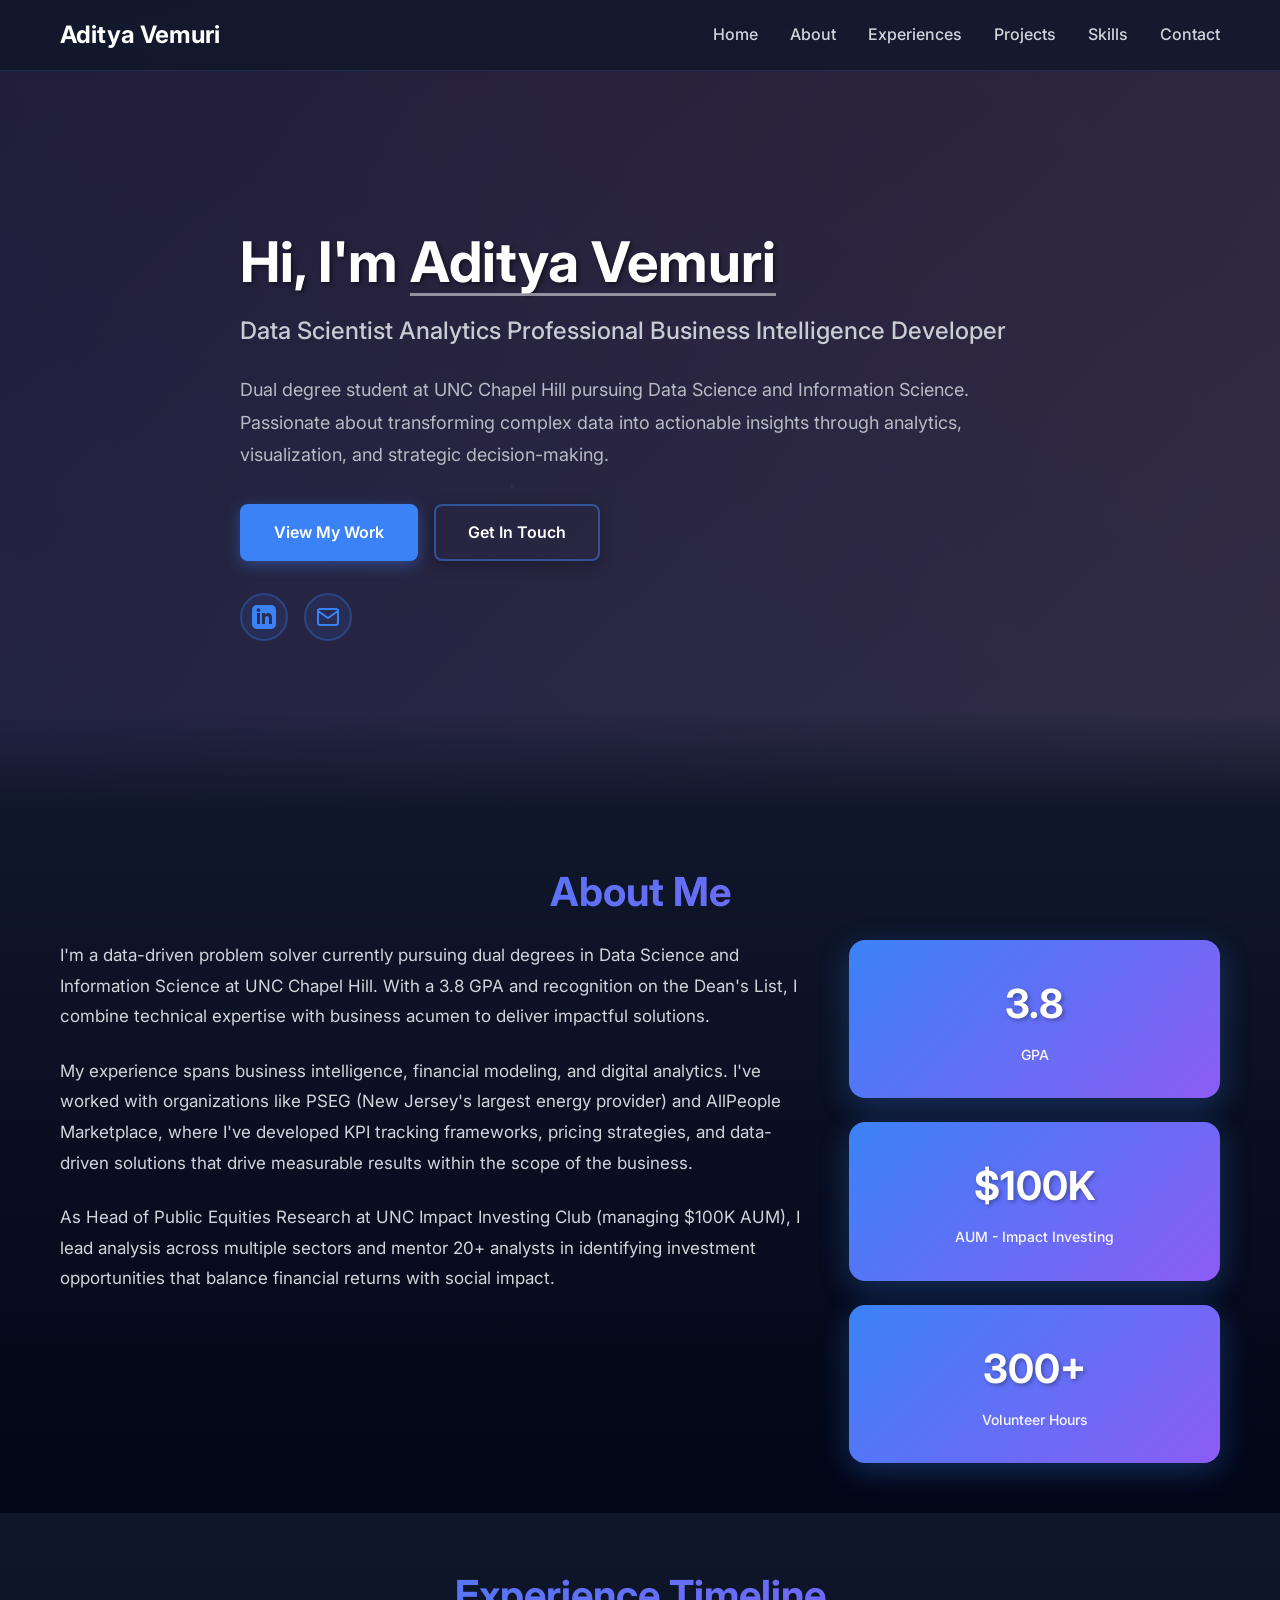
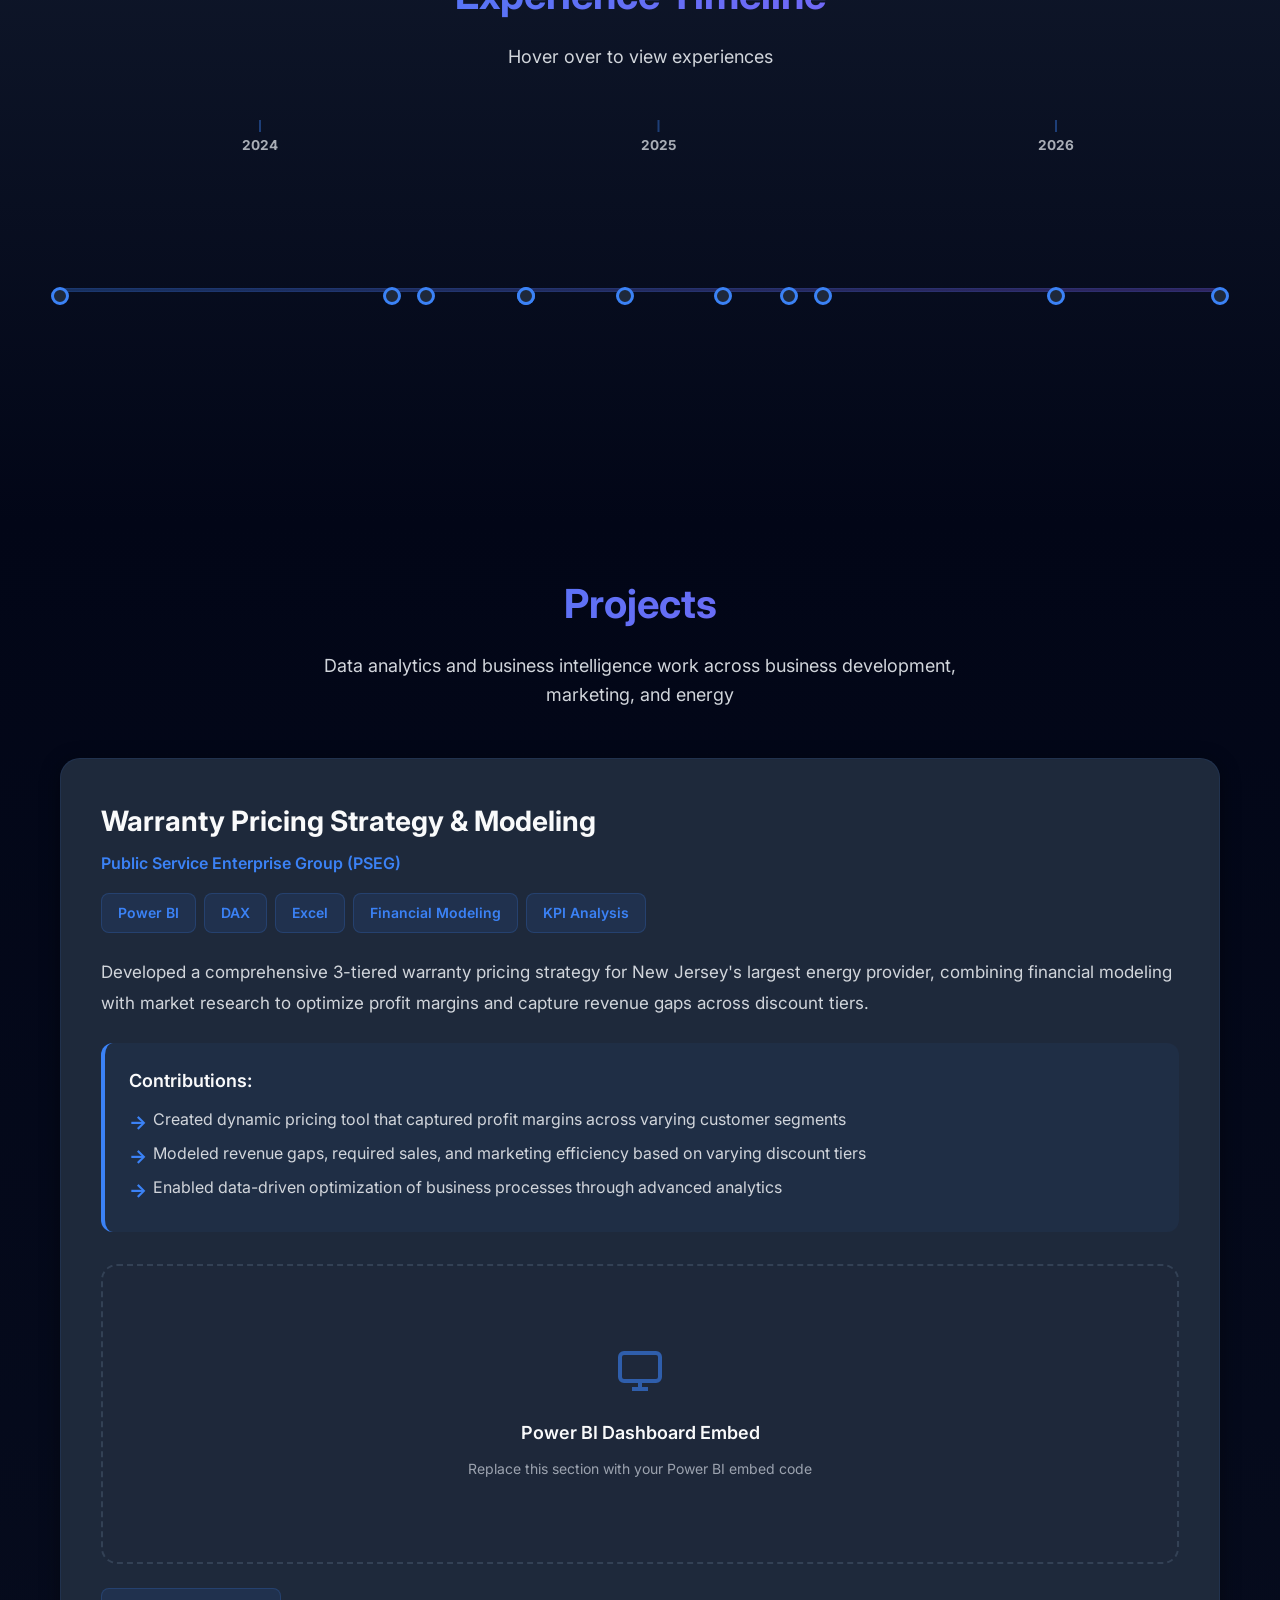
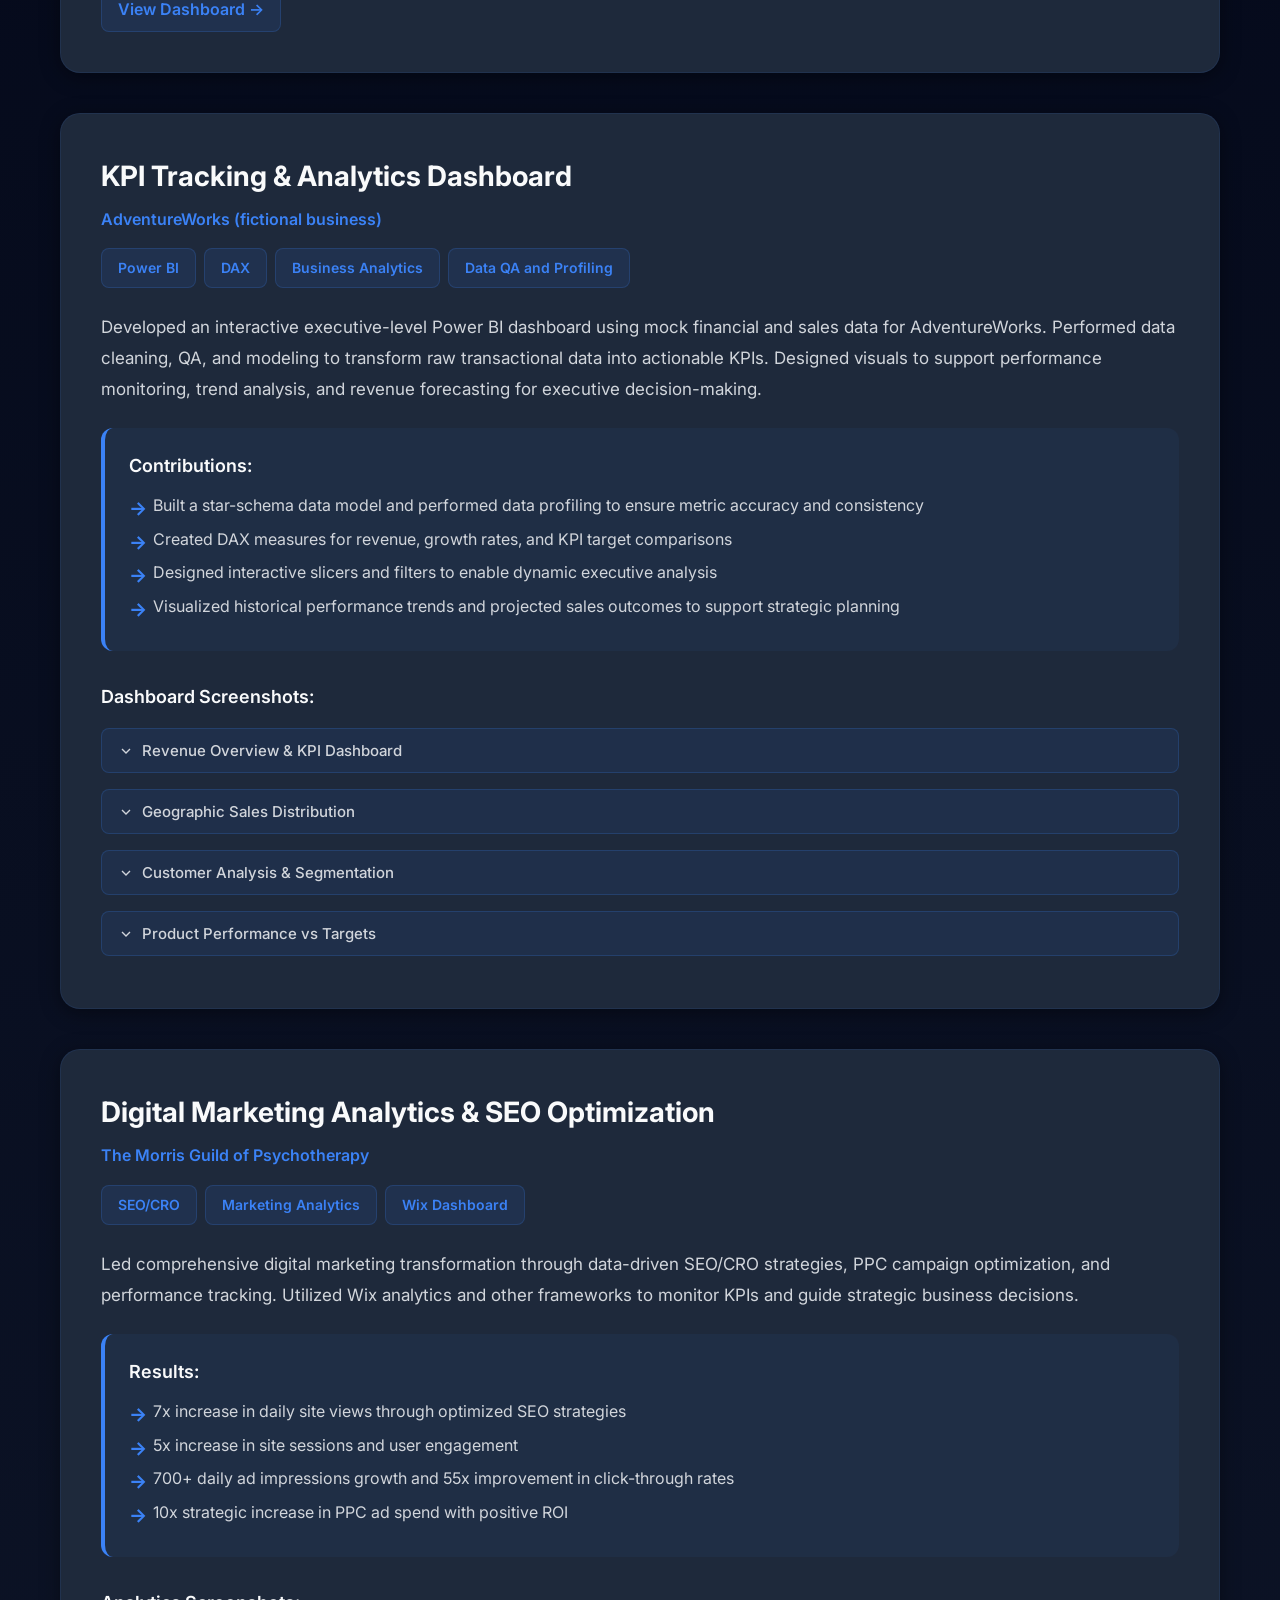
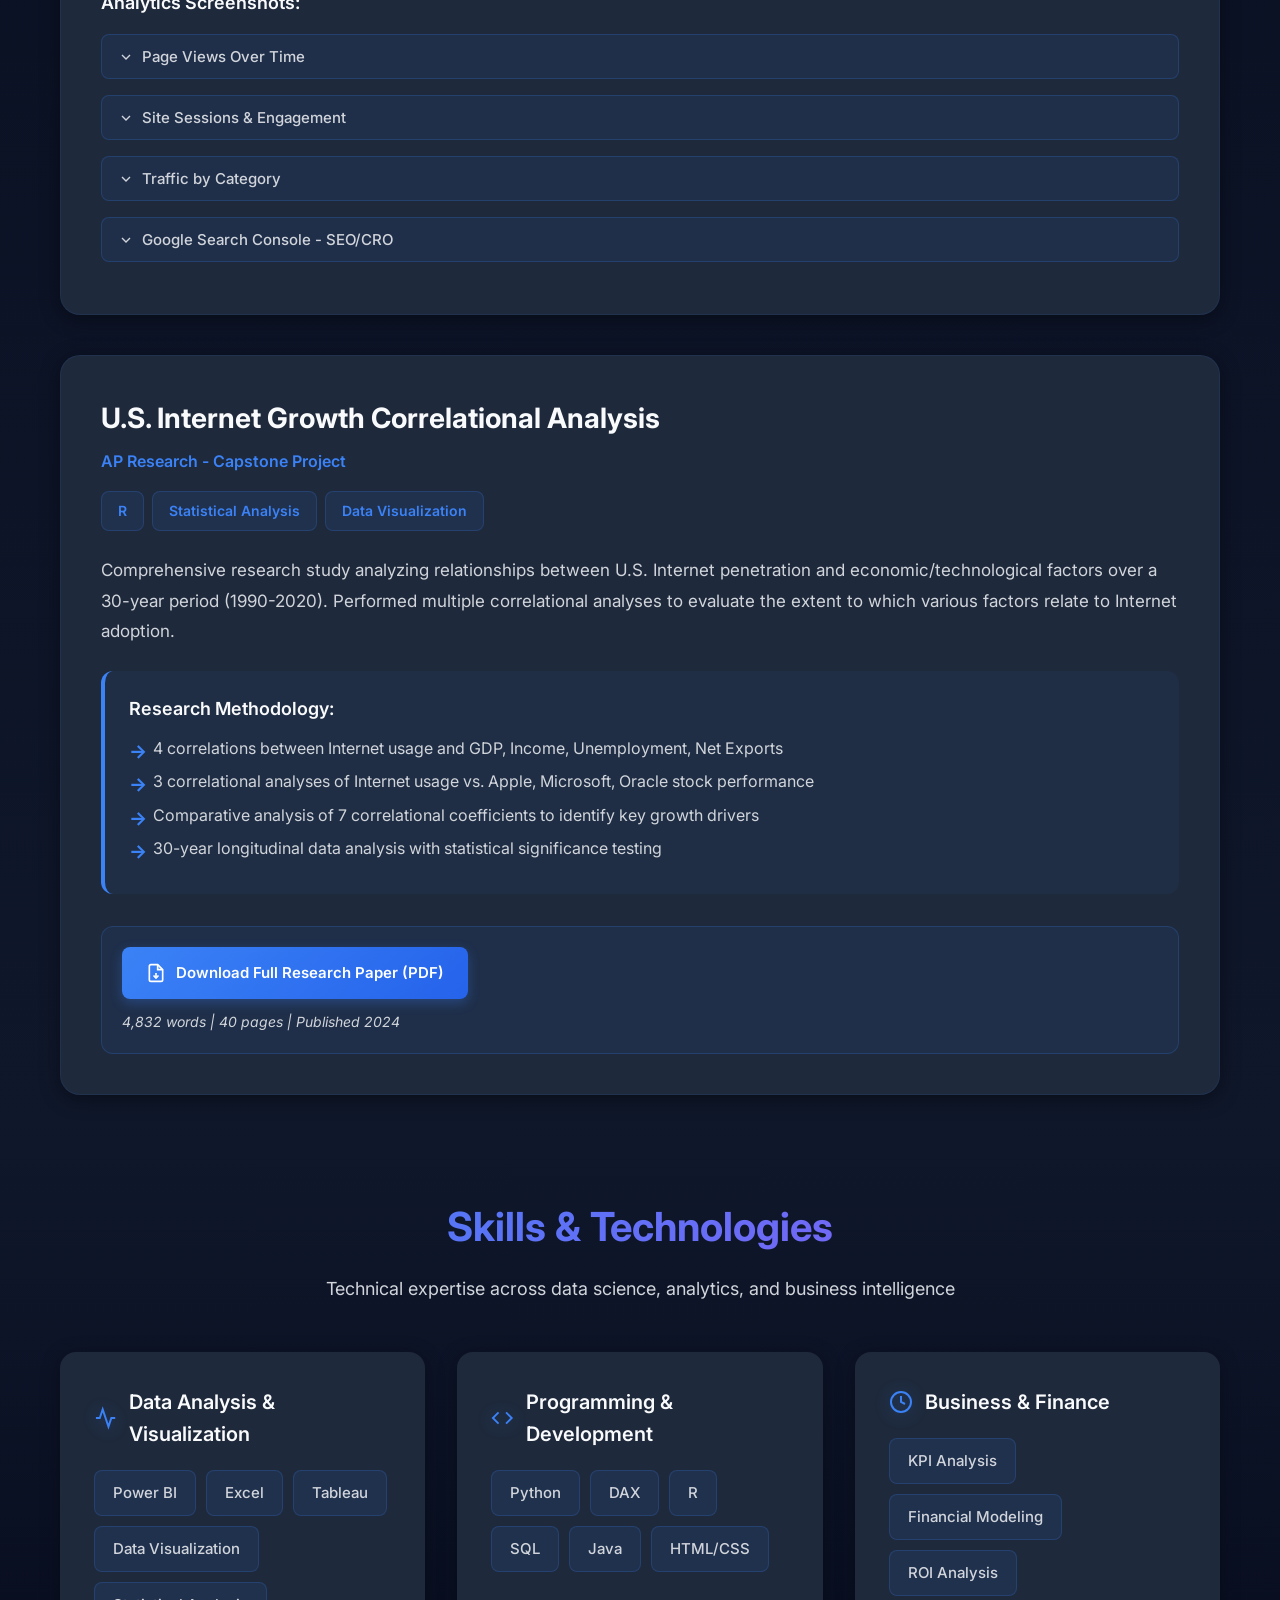
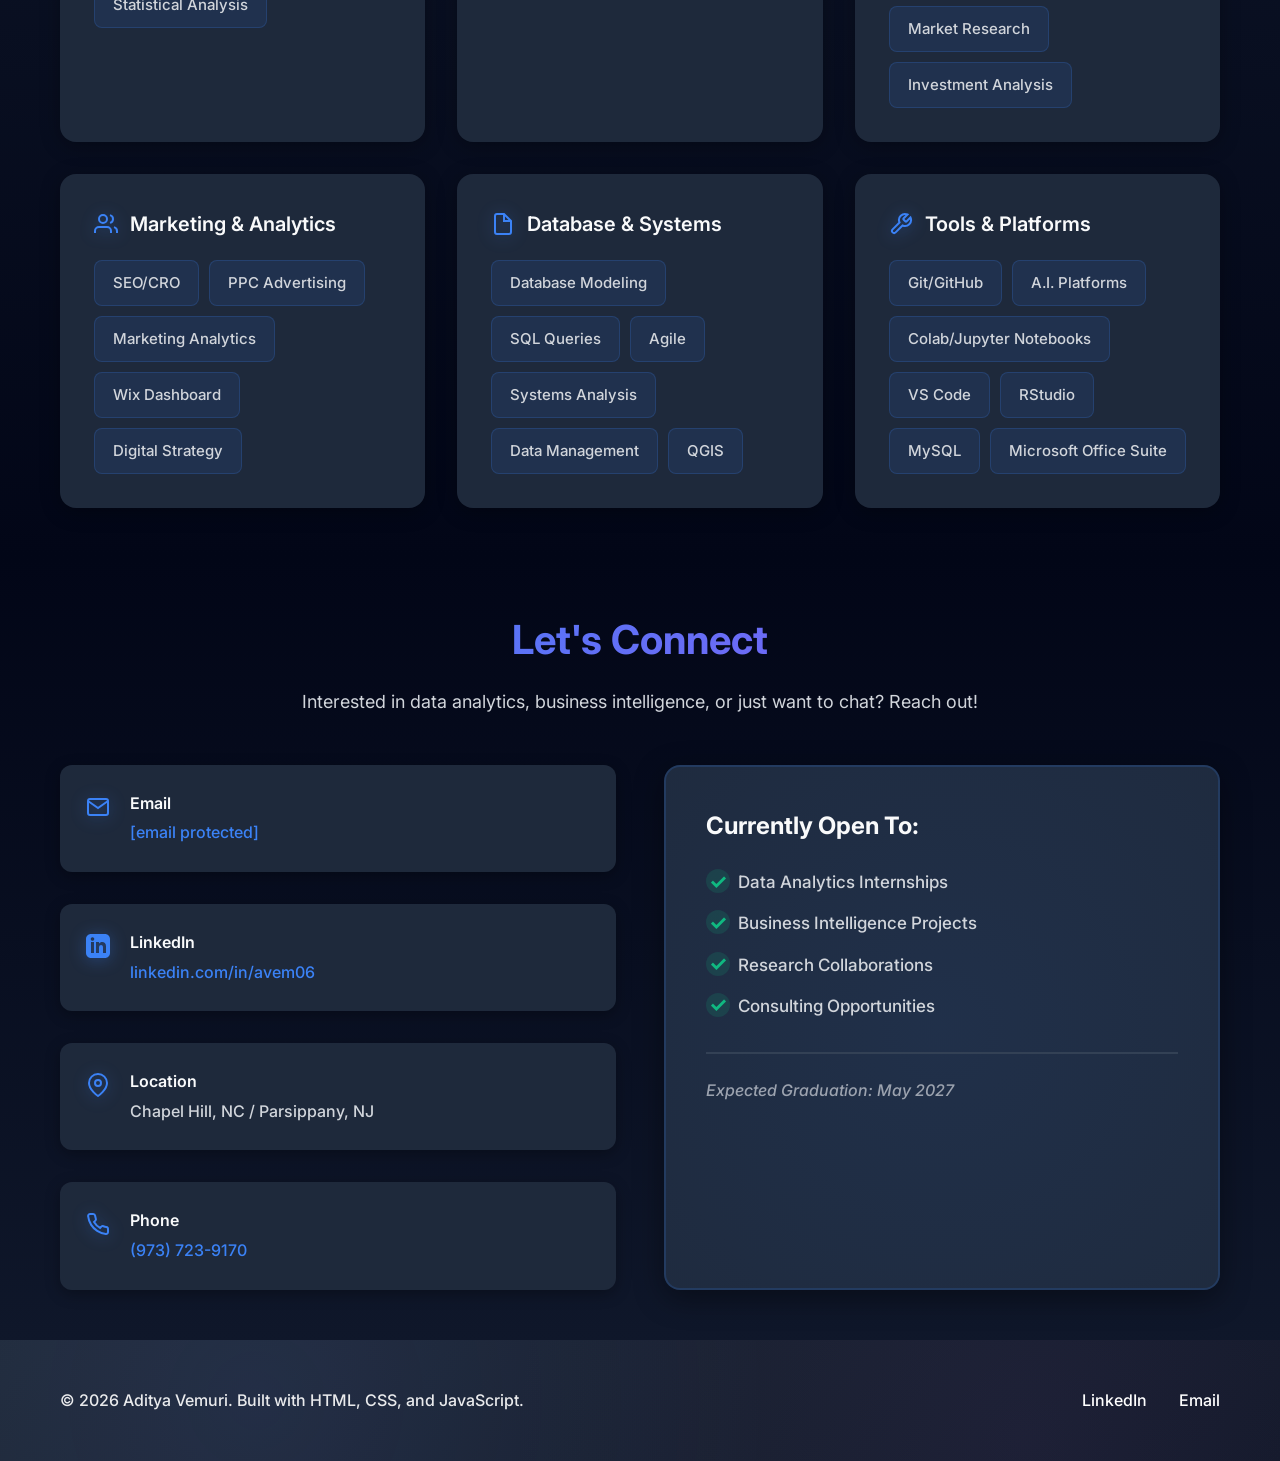
==== index.html @ e772cf12 "Add files via upload" ====
<!DOCTYPE html>
<html lang="en">
<head>
  <meta charset="UTF-8">
  <meta name="viewport" content="width=device-width, initial-scale=1.0">
  <meta name="description" content="Aditya Vemuri - Data Science and Analytics Portfolio">
  <title>Aditya Vemuri
 Data Science Portfolio</title>
  <link rel="stylesheet" href="styles.css">
  <link rel="preconnect" href="https://fonts.googleapis.com">
  <link rel="preconnect" href="https://fonts.gstatic.com" crossorigin>
  <link href="https://fonts.googleapis.com/css2?family=Inter:wght@300;400;500;600;700&display=swap" rel="stylesheet">
</head>
<body>
  <!-- Navigation -->
  <nav class="navbar">
    <div class="container">
      <div class="nav-brand">Aditya Vemuri</div>
      <ul class="nav-menu">
        <li><a href="#home" class="nav-link">Home</a></li>
        <li><a href="#about" class="nav-link">About</a></li>
        <li><a href="#experience" class="nav-link">Experiences</a></li>
        <li><a href="#projects" class="nav-link">Projects</a></li>
        <li><a href="#skills" class="nav-link">Skills</a></li>
        <li><a href="#contact" class="nav-link">Contact</a></li>
      </ul>
      <div class="hamburger">
        <span></span>
        <span></span>
        <span></span>
      </div>
    </div>
  </nav>

  <!-- Hero Section -->
  <section id="home" class="hero">
    <div class="container">
      <div class="hero-content">
        <h1 class="hero-title">Hi, I'm <span class="highlight">Aditya Vemuri</span></h1>
        <p class="hero-subtitle">Data Scientist 
 Analytics Professional 
 Business Intelligence Developer</p>
        <p class="hero-description">
          Dual degree student at UNC Chapel Hill pursuing Data Science and Information Science.
          Passionate about transforming complex data into actionable insights through analytics, visualization, and strategic decision-making.
        </p>
        <div class="hero-buttons">
          <a href="#projects" class="btn btn-primary">View My Work</a>
          <a href="#contact" class="btn btn-secondary">Get In Touch</a>
        </div>
        <div class="social-links">
          <a href="https://www.linkedin.com/in/avem06" target="_blank" class="social-link">
            <svg xmlns="http://www.w3.org/2000/svg" width="24" height="24" viewBox="0 0 24 24" fill="currentColor">
              <path d="M19 0h-14c-2.761 0-5 2.239-5 5v14c0 2.761 2.239 5 5 5h14c2.762 0 5-2.239 5-5v-14c0-2.761-2.238-5-5-5zm-11 19h-3v-11h3v11zm-1.5-12.268c-.966 0-1.75-.79-1.75-1.764s.784-1.764 1.75-1.764 1.75.79 1.75 1.764-.783 1.764-1.75 1.764zm13.5 12.268h-3v-5.604c0-3.368-4-3.113-4 0v5.604h-3v-11h3v1.765c1.396-2.586 7-2.777 7 2.476v6.759z"/>
            </svg>
          </a>
          <a href="/cdn-cgi/l/email-protection#48293e2d253d3a21083d262b662d2c3d" class="social-link">
            <svg xmlns="http://www.w3.org/2000/svg" width="24" height="24" viewBox="0 0 24 24" fill="none" stroke="currentColor" stroke-width="2">
              <path d="M4 4h16c1.1 0 2 .9 2 2v12c0 1.1-.9 2-2 2H4c-1.1 0-2-.9-2-2V6c0-1.1.9-2 2-2z"></path>
              <polyline points="22,6 12,13 2,6"></polyline>
            </svg>
          </a>
        </div>
      </div>
    </div>
  </section>

  <!-- About Section -->
  <section id="about" class="about">
    <div class="container">
      <h2 class="section-title">About Me</h2>
      <div class="about-content">
        <div class="about-text">
          <p>
            I'm a data-driven problem solver currently pursuing dual degrees in Data Science and Information Science at UNC Chapel Hill. With a 3.8 GPA and recognition on the Dean's List, I combine technical
            expertise with business acumen to deliver impactful solutions.
          </p>
          <p>
            My experience spans business intelligence, financial modeling, and digital analytics. I've worked with organizations
            like PSEG (New Jersey's largest energy provider) and AllPeople Marketplace, where I've developed KPI tracking frameworks,
            pricing strategies, and data-driven solutions that drive measurable results within the scope of the business.
          </p>
          <p>
            As Head of Public Equities Research at UNC Impact Investing Club (managing $100K AUM), I lead analysis across multiple sectors
            and mentor 20+ analysts in identifying investment opportunities that balance financial returns with social impact.
          </p>
        </div>
        <div class="about-stats">
          <div class="stat-card">
            <div class="stat-number">3.8</div>
            <div class="stat-label">GPA</div>
          </div>
          <div class="stat-card">
            <div class="stat-number">$100K</div>
            <div class="stat-label">AUM - Impact Investing</div>
          </div>
          <div class="stat-card">
            <div class="stat-number">300+</div>
            <div class="stat-label">Volunteer Hours</div>
          </div>
        </div>
      </div>
    </div>
  </section>

  <!-- Experience Section (Horizontal Timeline) -->
  <section id="experience" class="experience experience-horizontal">
    <div class="container">
      <h2 class="section-title">Experience Timeline</h2>
      <p class="section-subtitle">Hover over to view experiences</p>

      <!-- JS will render items into this container -->
      <div class="timeline-h" id="timeline-h">
        <div class="timeline-track"></div>
      </div>
    </div>
  </section>

  <!-- Projects Section -->
  <section id="projects" class="projects">
    <div class="container">
      <h2 class="section-title">Projects</h2>
      <p class="section-subtitle">Data analytics and business intelligence work across business development, marketing, and energy</p>
      <div class="projects-grid">
        <!-- Project 1: PSEG -->
        <div class="project-card">
          <div class="project-header">
            <h3 class="project-title">Warranty Pricing Strategy & Modeling</h3>
            <div class="project-company">Public Service Enterprise Group (PSEG)</div>
          </div>
          <div class="project-tags">
            <span class="tag">Power BI</span>
            <span class="tag">DAX</span>
            <span class="tag">Excel</span>
            <span class="tag">Financial Modeling</span>
            <span class="tag">KPI Analysis</span>
          </div>
          <p class="project-description">
            Developed a comprehensive 3-tiered warranty pricing strategy for New Jersey's largest energy provider,
            combining financial modeling with market research to optimize profit margins and capture revenue gaps across discount tiers.
          </p>
          <div class="project-results">
            <h4>Contributions:</h4>
            <ul>
              <li>Created dynamic pricing tool that captured profit margins across varying customer segments</li>
              <li>Modeled revenue gaps, required sales, and marketing efficiency based on varying discount tiers</li>
              <li>Enabled data-driven optimization of business processes through advanced analytics</li>
            </ul>
          </div>
          <div class="project-embed-placeholder">
            <div class="embed-message">
              <svg xmlns="http://www.w3.org/2000/svg" width="48" height="48" viewBox="0 0 24 24" fill="none" stroke="currentColor" stroke-width="2">
                <rect x="2" y="3" width="20" height="14" rx="2" ry="2"></rect>
                <line x1="8" y1="21" x2="16" y2="21"></line>
                <line x1="12" y1="17" x2="12" y2="21"></line>
              </svg>
              <p>Power BI Dashboard Embed</p>
              <small>Replace this section with your Power BI embed code</small>
            </div>
          </div>
          <div class="project-links">
            <a href="#" class="project-link">View Dashboard →</a>
          </div>
        </div>

        <!-- Project 2: AdventureWorks PowerBI Dashboard -->
        <div class="project-card">
          <div class="project-header">
            <h3 class="project-title">KPI Tracking & Analytics Dashboard</h3>
            <div class="project-company">AdventureWorks (fictional business)</div>
          </div>
          <div class="project-tags">
            <span class="tag">Power BI</span>
            <span class="tag">DAX</span>
            <span class="tag">Business Analytics</span>
            <span class="tag">Data QA and Profiling</span>
          </div>
          <p class="project-description">
            Developed an interactive executive-level Power BI dashboard using mock financial and sales data for AdventureWorks. 
            Performed data cleaning, QA, and modeling to transform raw transactional data into actionable KPIs. 
            Designed visuals to support performance monitoring, trend analysis, and revenue forecasting for executive decision-making.</p>
          <div class="project-results">
            <h4>Contributions:</h4>
            <ul>
              <li>Built a star-schema data model and performed data profiling to ensure metric accuracy and consistency</li>
              <li>Created DAX measures for revenue, growth rates, and KPI target comparisons</li>
              <li>Designed interactive slicers and filters to enable dynamic executive analysis</li>
              <li>Visualized historical performance trends and projected sales outcomes to support strategic planning</li>
            </ul>
          </div>
          
          <!-- Dashboard Screenshots with Individual Toggles -->
          <div class="dashboard-section">
            <h4 class="dashboard-section-title">Dashboard Screenshots:</h4>
            
            <!-- Screenshot 1: Overview -->
            <div class="dashboard-item">
              <button class="dashboard-toggle-btn" onclick="toggleImage(this)">
                <svg xmlns="http://www.w3.org/2000/svg" width="16" height="16" viewBox="0 0 24 24" fill="none" stroke="currentColor" stroke-width="2">
                  <polyline points="6 9 12 15 18 9"></polyline>
                </svg>
                Revenue Overview & KPI Dashboard
              </button>
              <div class="dashboard-image-container" style="display: none;">
                <img src="dashboard-overview.png" alt="AdventureWorks Dashboard Overview - Revenue Trends and KPIs" class="dashboard-image">
              </div>
            </div>
            
            <!-- Screenshot 2: Map -->
            <div class="dashboard-item">
              <button class="dashboard-toggle-btn" onclick="toggleImage(this)">
                <svg xmlns="http://www.w3.org/2000/svg" width="16" height="16" viewBox="0 0 24 24" fill="none" stroke="currentColor" stroke-width="2">
                  <polyline points="6 9 12 15 18 9"></polyline>
                </svg>
                Geographic Sales Distribution
              </button>
              <div class="dashboard-image-container" style="display: none;">
                <img src="dashboard-map.png" alt="Geographic Sales Distribution Map" class="dashboard-image">
              </div>
            </div>
            
            <!-- Screenshot 3: Customers -->
            <div class="dashboard-item">
              <button class="dashboard-toggle-btn" onclick="toggleImage(this)">
                <svg xmlns="http://www.w3.org/2000/svg" width="16" height="16" viewBox="0 0 24 24" fill="none" stroke="currentColor" stroke-width="2">
                  <polyline points="6 9 12 15 18 9"></polyline>
                </svg>
                Customer Analysis & Segmentation
              </button>
              <div class="dashboard-image-container" style="display: none;">
                <img src="dashboard-customers.png" alt="Customer Analysis Dashboard - Segmentation and Top Customers" class="dashboard-image">
              </div>
            </div>
            
            <!-- Screenshot 4: Products -->
            <div class="dashboard-item">
              <button class="dashboard-toggle-btn" onclick="toggleImage(this)">
                <svg xmlns="http://www.w3.org/2000/svg" width="16" height="16" viewBox="0 0 24 24" fill="none" stroke="currentColor" stroke-width="2">
                  <polyline points="6 9 12 15 18 9"></polyline>
                </svg>
                Product Performance vs Targets
              </button>
              <div class="dashboard-image-container" style="display: none;">
                <img src="dashboard-products.png" alt="Product Performance Dashboard - Metrics vs Targets" class="dashboard-image">
              </div>
            </div>
          </div>
        </div>

        <!-- Project 3: Morris Guild -->
        <div class="project-card">
          <div class="project-header">
            <h3 class="project-title">Digital Marketing Analytics & SEO Optimization</h3>
            <div class="project-company">The Morris Guild of Psychotherapy</div>
          </div>
          <div class="project-tags">
            <span class="tag">SEO/CRO</span>
            <span class="tag">Marketing Analytics</span>
            <span class="tag">Wix Dashboard</span>
          </div>
          <p class="project-description">
            Led comprehensive digital marketing transformation through data-driven SEO/CRO strategies, PPC campaign optimization,
            and performance tracking. Utilized Wix analytics and other frameworks to monitor KPIs and guide strategic business decisions.
          </p>
          <div class="project-results">
            <h4>Results:</h4>
            <ul>
              <li>7x increase in daily site views through optimized SEO strategies</li>
              <li>5x increase in site sessions and user engagement</li>
              <li>700+ daily ad impressions growth and 55x improvement in click-through rates</li>
              <li>10x strategic increase in PPC ad spend with positive ROI</li>
            </ul>
          </div>
          
          <!-- Analytics Screenshots with Individual Toggles -->
          <div class="dashboard-section">
            <h4 class="dashboard-section-title">Analytics Screenshots:</h4>
            
            <!-- Screenshot 1: Page Views -->
            <div class="dashboard-item">
              <button class="dashboard-toggle-btn" onclick="toggleImage(this)">
                <svg xmlns="http://www.w3.org/2000/svg" width="16" height="16" viewBox="0 0 24 24" fill="none" stroke="currentColor" stroke-width="2">
                  <polyline points="6 9 12 15 18 9"></polyline>
                </svg>
                Page Views Over Time
              </button>
              <div class="dashboard-image-container" style="display: none;">
                <img src="morris-pageviews.png" alt="Morris Guild Page Views Analytics" class="dashboard-image">
              </div>
            </div>
            
            <!-- Screenshot 2: Site Sessions -->
            <div class="dashboard-item">
              <button class="dashboard-toggle-btn" onclick="toggleImage(this)">
                <svg xmlns="http://www.w3.org/2000/svg" width="16" height="16" viewBox="0 0 24 24" fill="none" stroke="currentColor" stroke-width="2">
                  <polyline points="6 9 12 15 18 9"></polyline>
                </svg>
                Site Sessions & Engagement
              </button>
              <div class="dashboard-image-container" style="display: none;">
                <img src="morris-sessions.png" alt="Morris Guild Site Sessions Analytics" class="dashboard-image">
              </div>
            </div>
            
            <!-- Screenshot 3: Traffic Sources -->
            <div class="dashboard-item">
              <button class="dashboard-toggle-btn" onclick="toggleImage(this)">
                <svg xmlns="http://www.w3.org/2000/svg" width="16" height="16" viewBox="0 0 24 24" fill="none" stroke="currentColor" stroke-width="2">
                  <polyline points="6 9 12 15 18 9"></polyline>
                </svg>
                Traffic by Category
              </button>
              <div class="dashboard-image-container" style="display: none;">
                <img src="morris-traffic.png" alt="Morris Guild Traffic Sources Analytics" class="dashboard-image">
              </div>
            </div>

            <!-- Screenshot 4: SEO -->
            <div class="dashboard-item">
              <button class="dashboard-toggle-btn" onclick="toggleImage(this)">
                <svg xmlns="http://www.w3.org/2000/svg" width="16" height="16" viewBox="0 0 24 24" fill="none" stroke="currentColor" stroke-width="2">
                  <polyline points="6 9 12 15 18 9"></polyline>
                </svg>
                Google Search Console - SEO/CRO 
              </button>
              <div class="dashboard-image-container" style="display: none;">
                <img src="seo-cro.png" alt="Google Search Console" class="dashboard-image">
              </div>
              
            </div>
          </div>
        </div>

        <!-- Project 4: Research -->
        <div class="project-card">
          <div class="project-header">
            <h3 class="project-title">U.S. Internet Growth Correlational Analysis</h3>
            <div class="project-company">AP Research - Capstone Project</div>
          </div>
          <div class="project-tags">
            <span class="tag">R</span>
            <span class="tag">Statistical Analysis</span>
            <span class="tag">Data Visualization</span>
          </div>
          <p class="project-description">
            Comprehensive research study analyzing relationships between U.S. Internet penetration and economic/technological
            factors over a 30-year period (1990-2020). Performed multiple correlational analyses to evaluate the extent to
            which various factors relate to Internet adoption.
          </p>
          <div class="project-results">
            <h4>Research Methodology:</h4>
            <ul>
              <li>4 correlations between Internet usage and GDP, Income, Unemployment, Net Exports</li>
              <li>3 correlational analyses of Internet usage vs. Apple, Microsoft, Oracle stock performance</li>
              <li>Comparative analysis of 7 correlational coefficients to identify key growth drivers</li>
              <li>30-year longitudinal data analysis with statistical significance testing</li>
            </ul>
          </div>
          
          <!-- Research Paper Download -->
          <div class="research-download">
            <a href="research-paper.pdf" class="pdf-download-btn" download>
              <svg xmlns="http://www.w3.org/2000/svg" width="20" height="20" viewBox="0 0 24 24" fill="none" stroke="currentColor" stroke-width="2">
                <path d="M14 2H6a2 2 0 0 0-2 2v16a2 2 0 0 0 2 2h12a2 2 0 0 0 2-2V8z"></path>
                <polyline points="14 2 14 8 20 8"></polyline>
                <line x1="12" y1="18" x2="12" y2="12"></line>
                <polyline points="9 15 12 18 15 15"></polyline>
              </svg>
              Download Full Research Paper (PDF)
            </a>
            <p class="paper-details">4,832 words | 40 pages | Published 2024</p>
          </div>
        </div>
      </div>
    </div>
  </section>

  <!-- Skills Section -->
  <section id="skills" class="skills">
    <div class="container">
      <h2 class="section-title">Skills & Technologies</h2>
      <p class="section-subtitle">Technical expertise across data science, analytics, and business intelligence</p>
      <div class="skills-grid">
        <div class="skill-category">
          <h3 class="skill-category-title">
            <svg xmlns="http://www.w3.org/2000/svg" width="24" height="24" viewBox="0 0 24 24" fill="none" stroke="currentColor" stroke-width="2">
              <polyline points="22 12 18 12 15 21 9 3 6 12 2 12"></polyline>
            </svg>
            Data Analysis & Visualization
          </h3>
          <div class="skill-tags">
            <span class="skill-tag">Power BI</span>
            <span class="skill-tag">Excel</span>
            <span class="skill-tag">Tableau</span>
            <span class="skill-tag">Data Visualization</span>
            <span class="skill-tag">Statistical Analysis</span>
          </div>
        </div>
        <div class="skill-category">
          <h3 class="skill-category-title">
            <svg xmlns="http://www.w3.org/2000/svg" width="24" height="24" viewBox="0 0 24 24" fill="none" stroke="currentColor" stroke-width="2">
              <polyline points="16 18 22 12 16 6"></polyline>
              <polyline points="8 6 2 12 8 18"></polyline>
            </svg>
            Programming & Development
          </h3>
          <div class="skill-tags">
            <span class="skill-tag">Python</span>
            <span class="skill-tag">DAX</span>
            <span class="skill-tag">R</span>
            <span class="skill-tag">SQL</span>
            <span class="skill-tag">Java</span>
            <span class="skill-tag">HTML/CSS</span>
          </div>
        </div>
        <div class="skill-category">
          <h3 class="skill-category-title">
            <svg xmlns="http://www.w3.org/2000/svg" width="24" height="24" viewBox="0 0 24 24" fill="none" stroke="currentColor" stroke-width="2">
              <circle cx="12" cy="12" r="10"></circle>
              <path d="M12 6v6l4 2"></path>
            </svg>
            Business & Finance
          </h3>
          <div class="skill-tags">
            <span class="skill-tag">KPI Analysis</span>
            <span class="skill-tag">Financial Modeling</span>
            <span class="skill-tag">ROI Analysis</span>
            <span class="skill-tag">Market Research</span>
            <span class="skill-tag">Investment Analysis</span>
          </div>
        </div>
        <div class="skill-category">
          <h3 class="skill-category-title">
            <svg xmlns="http://www.w3.org/2000/svg" width="24" height="24" viewBox="0 0 24 24" fill="none" stroke="currentColor" stroke-width="2">
              <path d="M17 21v-2a4 4 0 0 0-4-4H5a4 4 0 0 0-4 4v2"></path>
              <circle cx="9" cy="7" r="4"></circle>
              <path d="M23 21v-2a4 4 0 0 0-3-3.87"></path>
              <path d="M16 3.13a4 4 0 0 1 0 7.75"></path>
            </svg>
            Marketing & Analytics
          </h3>
          <div class="skill-tags">
            <span class="skill-tag">SEO/CRO</span>
            <span class="skill-tag">PPC Advertising</span>
            <span class="skill-tag">Marketing Analytics</span>
            <span class="skill-tag">Wix Dashboard</span>
            <span class="skill-tag">Digital Strategy</span>
          </div>
        </div>
        <div class="skill-category">
          <h3 class="skill-category-title">
            <svg xmlns="http://www.w3.org/2000/svg" width="24" height="24" viewBox="0 0 24 24" fill="none" stroke="currentColor" stroke-width="2">
              <path d="M13 2H6a2 2 0 0 0-2 2v16a2 2 0 0 0 2 2h12a2 2 0 0 0 2-2V9z"></path>
              <polyline points="13 2 13 9 20 9"></polyline>
            </svg>
            Database & Systems
          </h3>
          <div class="skill-tags">
            <span class="skill-tag">Database Modeling</span>
            <span class="skill-tag">SQL Queries</span>
            <span class="skill-tag">Agile</span>
            <span class="skill-tag">Systems Analysis</span>
            <span class="skill-tag">Data Management</span>
            <span class="skill-tag">QGIS</span>
          </div>
        </div>
        <div class="skill-category">
          <h3 class="skill-category-title">
            <svg xmlns="http://www.w3.org/2000/svg" width="24" height="24" viewBox="0 0 24 24" fill="none" stroke="currentColor" stroke-width="2">
              <path d="M14.7 6.3a1 1 0 0 0 0 1.4l1.6 1.6a1 1 0 0 0 1.4 0l3.77-3.77a6 6 0 0 1-7.94 7.94l-6.91 6.91a2.12 2.12 0 0 1-3-3l6.91-6.91a6 6 0 0 1 7.94-7.94l-3.76 3.76z"></path>
            </svg>
            Tools & Platforms
          </h3>
          <div class="skill-tags">
            <span class="skill-tag">Git/GitHub</span>
            <span class="skill-tag">A.I. Platforms</span>
            <span class="skill-tag">Colab/Jupyter Notebooks</span>
            <span class="skill-tag">VS Code</span>
            <span class="skill-tag">RStudio</span>
            <span class="skill-tag">MySQL</span>
            <span class="skill-tag">Microsoft Office Suite</span>
                    </div>
        </div>
      </div>
    </div>
  </section>

  <!-- Contact Section -->
  <section id="contact" class="contact">
    <div class="container">
      <h2 class="section-title">Let's Connect</h2>
      <p class="section-subtitle">Interested in data analytics, business intelligence, or just want to chat? Reach out!</p>
      
      <div class="contact-content">
        <div class="contact-info">
          <div class="contact-item">
            <svg xmlns="http://www.w3.org/2000/svg" width="24" height="24" viewBox="0 0 24 24" fill="none" stroke="currentColor" stroke-width="2">
              <path d="M4 4h16c1.1 0 2 .9 2 2v12c0 1.1-.9 2-2 2H4c-1.1 0-2-.9-2-2V6c0-1.1.9-2 2-2z"></path>
              <polyline points="22,6 12,13 2,6"></polyline>
            </svg>
            <div>
              <h4>Email</h4>
              <a href="/cdn-cgi/l/email-protection#650413000810170c25100b064b000110"><span class="__cf_email__" data-cfemail="a3c2d5c6ced6d1cae3d6cdc08dc6c7d6">[email&#160;protected]</span></a>
            </div>
          </div>
          
          <div class="contact-item">
            <svg xmlns="http://www.w3.org/2000/svg" width="24" height="24" viewBox="0 0 24 24" fill="currentColor">
              <path d="M19 0h-14c-2.761 0-5 2.239-5 5v14c0 2.761 2.239 5 5 5h14c2.762 0 5-2.239 5-5v-14c0-2.761-2.238-5-5-5zm-11 19h-3v-11h3v11zm-1.5-12.268c-.966 0-1.75-.79-1.75-1.764s.784-1.764 1.75-1.764 1.75.79 1.75 1.764-.783 1.764-1.75 1.764zm13.5 12.268h-3v-5.604c0-3.368-4-3.113-4 0v5.604h-3v-11h3v1.765c1.396-2.586 7-2.777 7 2.476v6.759z"/>
            </svg>
            <div>
              <h4>LinkedIn</h4>
              <a href="https://www.linkedin.com/in/avem06" target="_blank">linkedin.com/in/avem06</a>
            </div>
          </div>
          
          <div class="contact-item">
            <svg xmlns="http://www.w3.org/2000/svg" width="24" height="24" viewBox="0 0 24 24" fill="none" stroke="currentColor" stroke-width="2">
              <path d="M21 10c0 7-9 13-9 13s-9-6-9-13a9 9 0 0 1 18 0z"></path>
              <circle cx="12" cy="10" r="3"></circle>
            </svg>
            <div>
              <h4>Location</h4>
              <p>Chapel Hill, NC / Parsippany, NJ</p>
            </div>
          </div>

          <div class="contact-item">
            <svg xmlns="http://www.w3.org/2000/svg" width="24" height="24" viewBox="0 0 24 24" fill="none" stroke="currentColor" stroke-width="2">
              <path d="M22 16.92v3a2 2 0 0 1-2.18 2 19.79 19.79 0 0 1-8.63-3.07 19.5 19.5 0 0 1-6-6 19.79 19.79 0 0 1-3.07-8.67A2 2 0 0 1 4.11 2h3a2 2 0 0 1 2 1.72 12.84 12.84 0 0 0 .7 2.81 2 2 0 0 1-.45 2.11L8.09 9.91a16 16 0 0 0 6 6l1.27-1.27a2 2 0 0 1 2.11-.45 12.84 12.84 0 0 0 2.81.7A2 2 0 0 1 22 16.92z"></path>
            </svg>
            <div>
              <h4>Phone</h4>
              <a href="tel:+19737239170">(973) 723-9170</a>
            </div>
          </div>
        </div>

        <div class="contact-cta">
          <h3>Currently Open To:</h3>
          <ul>
            <li>Data Analytics Internships</li>
            <li>Business Intelligence Projects</li>
            <li>Research Collaborations</li>
            <li>Consulting Opportunities</li>
          </ul>
          <p class="graduation-note">Expected Graduation: May 2027</p>
        </div>
      </div>
    </div>
  </section>

  <!-- Footer -->
  <footer class="footer">
    <div class="container">
      <p>&copy; 2025 Aditya Vemuri. Built with HTML, CSS, and JavaScript.</p>
      <div class="footer-links">
        <a href="https://www.linkedin.com/in/avem06" target="_blank">LinkedIn</a>
        <a href="/cdn-cgi/l/email-protection#58392e3d352d2a31182d363b763d3c2d">Email</a>
      </div>
    </div>
  </footer>

  <script data  <script src="script.js"></script>
</body>
</html>
---- styles.css ----
/* Global Styles */
* {
  margin: 0;
  padding: 0;
  box-sizing: border-box;
}
:root {
  --primary-color: #3b82f6;
  --secondary-color: #2563eb;
  --accent-color: #60a5fa;
  --text-dark: #f9fafb;
  --text-light: #d1d5db;
  --text-muted: #9ca3af;
  --bg-dark: #0f172a;
  --bg-darker: #020617;
  --bg-card: #1e293b;
  --bg-card-hover: #334155;
  --border-color: #334155;
  --success-color: #10b981;
  --warning-color: #f59e0b;
  --shadow-sm: 0 1px 2px 0 rgba(0, 0, 0, 0.3);
  --shadow-md: 0 4px 6px -1px rgba(0, 0, 0, 0.4);
  --shadow-lg: 0 10px 15px -3px rgba(0, 0, 0, 0.5);
  --shadow-xl: 0 20px 25px -5px rgba(0, 0, 0, 0.6);
  --shadow-glow: 0 0 30px rgba(59, 130, 246, 0.3);
  --gradient-1: linear-gradient(135deg, #3b82f6 0%, #8b5cf6 100%);
  --gradient-2: linear-gradient(135deg, #ec4899 0%, #f43f5e 100%);
  --gradient-3: linear-gradient(135deg, #06b6d4 0%, #3b82f6 100%);
  --gradient-4: linear-gradient(135deg, #10b981 0%, #059669 100%);
}
body {
  font-family: 'Inter', -apple-system, BlinkMacSystemFont, 'Segoe UI', Roboto, Oxygen, Ubuntu, Cantarell, sans-serif;
  line-height: 1.6;
  color: var(--text-dark);
  background-color: var(--bg-dark);
  overflow-x: hidden;
}
html {
  scroll-behavior: smooth;
}
/* Animated background particles */
body::before {
  content: '';
  position: fixed;
  top: 0;
  left: 0;
  width: 100%;
  height: 100%;
  background:
    radial-gradient(circle at 20% 50%, rgba(59, 130, 246, 0.05) 0%, transparent 50%),
    radial-gradient(circle at 80% 80%, rgba(139, 92, 246, 0.05) 0%, transparent 50%),
    radial-gradient(circle at 40% 20%, rgba(236, 72, 153, 0.05) 0%, transparent 50%);
  pointer-events: none;
  z-index: -1;
}
.container {
  max-width: 1200px;
  margin: 0 auto;
  padding: 0 20px;
}
/* Navigation */
.navbar {
  background: rgba(15, 23, 42, 0.8);
  backdrop-filter: blur(10px);
  -webkit-backdrop-filter: blur(10px);
  box-shadow: 0 4px 30px rgba(0, 0, 0, 0.3);
  border-bottom: 1px solid rgba(59, 130, 246, 0.2);
  position: fixed;
  top: 0;
  width: 100%;
  z-index: 1000;
  transition: all 0.3s ease;
}
.navbar .container {
  display: flex;
  justify-content: space-between;
  align-items: center;
  padding: 1rem 20px;
}
.nav-brand {
  font-size: 1.5rem;
  font-weight: 700;
  color: #ffffff;
  transition: transform 0.3s ease;
}
.nav-brand:hover {
  transform: scale(1.05);
}
.nav-menu {
  display: flex;
  list-style: none;
  gap: 2rem;
}
.nav-link {
  color: var(--text-light);
  text-decoration: none;
  font-weight: 500;
  transition: all 0.3s ease;
  position: relative;
  padding: 0.5rem 0;
}
.nav-link:hover {
  color: var(--primary-color);
}
.nav-link::after {
  content: '';
  position: absolute;
  bottom: 0;
  left: 50%;
  transform: translateX(-50%);
  width: 0;
  height: 2px;
  background: linear-gradient(135deg, #3b82f6 0%, #8b5cf6 100%);
  transition: width 0.3s ease;
}
.nav-link:hover::after {
  width: 100%;
}
.hamburger {
  display: none;
  flex-direction: column;
  cursor: pointer;
  gap: 4px;
}
.hamburger span {
  width: 25px;
  height: 3px;
  background: var(--primary-color);
  transition: all 0.3s ease;
  border-radius: 2px;
}
/* Hero Section */
.hero {
  padding: 140px 0 80px;
  background: linear-gradient(135deg, #0f172a 0%, #1e293b 100%);
  position: relative;
  color: white;
  min-height: 90vh;
  display: flex;
  align-items: center;
  overflow: hidden;
}
/* Animated gradient overlay */
.hero::before {
  content: '';
  position: absolute;
  top: 0;
  left: 0;
  right: 0;
  bottom: 0;
  background: linear-gradient(45deg,
    rgba(59, 130, 246, 0.1) 0%,
    rgba(139, 92, 246, 0.1) 25%,
    rgba(236, 72, 153, 0.1) 50%,
    rgba(139, 92, 246, 0.1) 75%,
    rgba(59, 130, 246, 0.1) 100%);
  background-size: 400% 400%;
  animation: gradientShift 15s ease infinite;
  pointer-events: none;
}
@keyframes gradientShift {
  0% { background-position: 0% 50%; }
  50% { background-position: 100% 50%; }
  100% { background-position: 0% 50%; }
}
/* Floating particles effect */
.hero::after {
  content: '';
  position: absolute;
  top: 0;
  left: 0;
  width: 100%;
  height: 100%;
  background-image:
    radial-gradient(2px 2px at 20% 30%, rgba(59, 130, 246, 0.4), transparent),
    radial-gradient(2px 2px at 60% 70%, rgba(139, 92, 246, 0.4), transparent),
    radial-gradient(1px 1px at 50% 50%, rgba(236, 72, 153, 0.4), transparent),
    radial-gradient(1px 1px at 80% 10%, rgba(59, 130, 246, 0.4), transparent),
    radial-gradient(2px 2px at 90% 60%, rgba(139, 92, 246, 0.4), transparent),
    radial-gradient(1px 1px at 33% 80%, rgba(236, 72, 153, 0.4), transparent),
    radial-gradient(1px 1px at 70% 40%, rgba(59, 130, 246, 0.4), transparent);
  background-size: 200% 200%;
  background-position: 0% 0%;
  opacity: 0.6;
  animation: particlesFloat 20s linear infinite;
  pointer-events: none;
}
@keyframes particlesFloat {
  0% { background-position: 0% 0%; }
  100% { background-position: 100% 100%; }
}
.hero-content {
  max-width: 800px;
  position: relative;
  z-index: 1;
}
.hero-title {
  font-size: 3.5rem;
  font-weight: 700;
  margin-bottom: 1rem;
  line-height: 1.2;
  text-shadow: 2px 2px 4px rgba(0, 0, 0, 0.5);
  animation: fadeInUp 0.8s ease-out;
}
.highlight {
  color: #ffffff;
  position: relative;
  display: inline-block;
}
.highlight::after {
  content: '';
  position: absolute;
  bottom: 0;
  left: 0;
  width: 100%;
  height: 3px;
  background: #ffffff;
  opacity: 0.5;
}
.hero-subtitle {
  font-size: 1.5rem;
  font-weight: 500;
  margin-bottom: 1.5rem;
  opacity: 0.95;
  animation: fadeInUp 1s ease-out;
  color: var(--text-light);
}
.hero-description {
  font-size: 1.125rem;
  line-height: 1.8;
  margin-bottom: 2rem;
  opacity: 0.85;
  animation: fadeInUp 1.2s ease-out;
  color: var(--text-light);
}
.hero-buttons {
  display: flex;
  gap: 1rem;
  margin-bottom: 2rem;
  flex-wrap: wrap;
  animation: fadeInUp 1.4s ease-out;
}
.btn {
  padding: 0.875rem 2rem;
  border-radius: 8px;
  text-decoration: none;
  font-weight: 600;
  transition: all 0.3s ease;
  display: inline-block;
  border: 2px solid transparent;
  position: relative;
  overflow: hidden;
}
.btn::before {
  content: '';
  position: absolute;
  top: 50%;
  left: 50%;
  width: 0;
  height: 0;
  border-radius: 50%;
  background: rgba(255, 255, 255, 0.2);
  transform: translate(-50%, -50%);
  transition: width 0.6s, height 0.6s;
}
.btn:hover::before {
  width: 300px;
  height: 300px;
}
.btn-primary {
  background: #3b82f6;
  color: white;
  box-shadow: 0 4px 15px rgba(59, 130, 246, 0.4);
}
.btn-primary:hover {
  transform: translateY(-3px);
  box-shadow: 0 8px 25px rgba(59, 130, 246, 0.5);
  background: #2563eb;
}
.btn-secondary {
  background-color: transparent;
  color: white;
  border-color: rgba(59, 130, 246, 0.5);
  box-shadow: 0 4px 15px rgba(0, 0, 0, 0.3);
}
.btn-secondary:hover {
  background: linear-gradient(135deg, #3b82f6 0%, #8b5cf6 100%);
  border-color: transparent;
  transform: translateY(-3px);
  box-shadow: 0 8px 25px rgba(59, 130, 246, 0.4);
}
.social-links {
  display: flex;
  gap: 1rem;
  animation: fadeInUp 1.6s ease-out;
}
.social-link {
  width: 48px;
  height: 48px;
  border-radius: 50%;
  background: rgba(59, 130, 246, 0.1);
  backdrop-filter: blur(10px);
  display: flex;
  align-items: center;
  justify-content: center;
  color: var(--primary-color);
  transition: all 0.4s cubic-bezier(0.175, 0.885, 0.32, 1.275);
  border: 2px solid rgba(59, 130, 246, 0.3);
  position: relative;
}
.social-link svg {
  transition: all 0.4s cubic-bezier(0.175, 0.885, 0.32, 1.275);
  position: relative;
  z-index: 1;
}
.social-link::before {
  content: '';
  position: absolute;
  top: 0;
  left: 0;
  width: 100%;
  height: 100%;
  background: linear-gradient(135deg, #3b82f6 0%, #8b5cf6 100%);
  border-radius: 50%;
  transform: scale(0);
  transition: transform 0.4s cubic-bezier(0.175, 0.885, 0.32, 1.275);
}
.social-link:hover {
  transform: translateY(-5px) scale(1.1);
  box-shadow: 0 10px 25px rgba(59, 130, 246, 0.4);
  border-color: var(--primary-color);
}
.social-link:hover::before {
  transform: scale(1);
}
.social-link:hover svg {
  color: white;
  transform: scale(1.2);
}
/* Section Styles */
section {
  padding: 50px 0;
}
.section-title {
  font-size: 2.5rem;
  font-weight: 700;
  text-align: center;
  margin-bottom: 1rem;
  color: var(--text-dark);
}
.section-subtitle {
  font-size: 1.125rem;
  text-align: center;
  color: var(--text-light);
  margin-bottom: 3rem;
  max-width: 700px;
  margin-left: auto;
  margin-right: auto;
}
/* About Section */
.about {
  background: linear-gradient(180deg, var(--bg-dark) 0%, var(--bg-darker) 100%);
  position: relative;
}
.about::before {
  content: '';
  position: absolute;
  top: -100px;
  left: 0;
  right: 0;
  height: 100px;
  background: linear-gradient(to bottom, transparent, var(--bg-dark));
}
.about-content {
  display: grid;
  grid-template-columns: 2fr 1fr;
  gap: 3rem;
  align-items: start;
}
.about-text p {
  margin-bottom: 1.5rem;
  font-size: 1.0625rem;
  line-height: 1.8;
  color: var(--text-light);
}
.about-stats {
  display: flex;
  flex-direction: column;
  gap: 1.5rem;
}
.stat-card {
  background: linear-gradient(135deg, #3b82f6 0%, #8b5cf6 100%);
  padding: 2rem;
  border-radius: 16px;
  text-align: center;
  color: white;
  box-shadow: 0 8px 30px rgba(59, 130, 246, 0.3);
  transition: all 0.4s cubic-bezier(0.175, 0.885, 0.32, 1.275);
  position: relative;
  overflow: hidden;
}
.stat-card::before {
  content: '';
  position: absolute;
  top: -50%;
  left: -50%;
  width: 200%;
  height: 200%;
  background: radial-gradient(circle, rgba(255, 255, 255, 0.1) 0%, transparent 70%);
  transform: scale(0);
  transition: transform 0.6s ease;
}
.stat-card:hover {
  transform: translateY(-8px) scale(1.03);
  box-shadow: 0 15px 40px rgba(59, 130, 246, 0.5);
}
.stat-card:hover::before {
  transform: scale(1);
}
.stat-number {
  font-size: 2.5rem;
  font-weight: 700;
  margin-bottom: 0.5rem;
  text-shadow: 2px 2px 4px rgba(0, 0, 0, 0.3);
  position: relative;
  z-index: 1;
}
.stat-label {
  font-size: 0.875rem;
  opacity: 0.95;
  font-weight: 500;
  position: relative;
  z-index: 1;
}
/* Projects Section */
.projects {
  background: linear-gradient(180deg, var(--bg-darker) 0%, var(--bg-dark) 100%);
  position: relative;
}
.projects-grid {
  display: grid;
  grid-template-columns: 1fr;
  gap: 2.5rem;
}
.project-card {
  background: var(--bg-card);
  border-radius: 20px;
  padding: 2.5rem;
  box-shadow: 0 4px 20px rgba(0, 0, 0, 0.4);
  transition: all 0.4s cubic-bezier(0.175, 0.885, 0.32, 1.275);
  border: 1px solid rgba(59, 130, 246, 0.1);
  position: relative;
  overflow: hidden;
}
.project-card::before {
  content: '';
  position: absolute;
  top: 0;
  left: 0;
  width: 100%;
  height: 4px;
  background: linear-gradient(135deg, #3b82f6 0%, #8b5cf6 100%);
  transform: scaleX(0);
  transition: transform 0.4s ease;
}
.project-card:hover::before {
  transform: scaleX(1);
}
/* Removed per-card color overrides for project cards to keep a single accent */
/* (previous nth-child(2/3/4) blocks deleted) */

.project-card:hover {
  box-shadow: 0 15px 50px rgba(0, 0, 0, 0.6), 0 0 40px rgba(59, 130, 246, 0.2);
  transform: translateY(-10px);
  border-color: rgba(59, 130, 246, 0.3);
  background: var(--bg-card-hover);
}
.project-header {
  margin-bottom: 1rem;
}
.project-title {
  font-size: 1.75rem;
  font-weight: 700;
  color: var(--text-dark);
  margin-bottom: 0.5rem;
  transition: color 0.3s ease;
}
.project-card:hover .project-title {
  background: linear-gradient(135deg, #3b82f6 0%, #8b5cf6 100%);
  -webkit-background-clip: text;
  -webkit-text-fill-color: transparent;
  background-clip: text;
}
.project-company {
  color: var(--primary-color);
  font-weight: 600;
  font-size: 1rem;
  display: inline-flex;
  align-items: center;
  gap: 0.5rem;
}
.project-tags {
  display: flex;
  flex-wrap: wrap;
  gap: 0.5rem;
  margin-bottom: 1.5rem;
}
.tag {
  background: rgba(59, 130, 246, 0.1);
  color: var(--primary-color);
  padding: 0.5rem 1rem;
  border-radius: 8px;
  font-size: 0.875rem;
  font-weight: 600;
  border: 1px solid rgba(59, 130, 246, 0.2);
  transition: all 0.3s cubic-bezier(0.175, 0.885, 0.32, 1.275);
}
.tag:hover {
  background: linear-gradient(135deg, #3b82f6 0%, #8b5cf6 100%);
  color: white;
  transform: translateY(-2px) scale(1.05);
  box-shadow: 0 4px 12px rgba(59, 130, 246, 0.4);
  border-color: transparent;
}
.project-description {
  font-size: 1.0625rem;
  line-height: 1.8;
  color: var(--text-light);
  margin-bottom: 1.5rem;
}
.project-results {
  margin-bottom: 2rem;
  background: rgba(59, 130, 246, 0.05);
  padding: 1.5rem;
  border-radius: 12px;
  border-left: 4px solid var(--primary-color);
}
.project-results h4 {
  font-size: 1.125rem;
  font-weight: 600;
  color: var(--text-dark);
  margin-bottom: 0.75rem;
  display: flex;
  align-items: center;
  gap: 0.5rem;
}
.project-results ul {
  list-style: none;
  padding-left: 0;
}
.project-results li {
  padding-left: 1.5rem;
  position: relative;
  margin-bottom: 0.5rem;
  color: var(--text-light);
  line-height: 1.6;
}
.project-results li::before {
  content: "→";
  position: absolute;
  left: 0;
  color: var(--primary-color);
  font-weight: 700;
  font-size: 1.2rem;
}
.project-embed-placeholder {
  background: rgba(30, 41, 59, 0.5);
  border: 2px dashed var(--border-color);
  border-radius: 16px;
  padding: 3rem;
  margin-bottom: 1.5rem;
  min-height: 300px;
  display: flex;
  align-items: center;
  justify-content: center;
  transition: all 0.3s ease;
}
.project-embed-placeholder:hover {
  background: rgba(59, 130, 246, 0.05);
  border-color: var(--primary-color);
}
.embed-message {
  text-align: center;
  color: var(--text-light);
}
.embed-message svg {
  margin-bottom: 1rem;
  opacity: 0.6;
  color: var(--primary-color);
  transition: all 0.3s ease;
}
.project-embed-placeholder:hover .embed-message svg {
  opacity: 1;
  transform: scale(1.1);
}
.embed-message p {
  font-size: 1.125rem;
  font-weight: 600;
  margin-bottom: 0.5rem;
  color: var(--text-dark);
}
.embed-message small {
  font-size: 0.875rem;
  color: var(--text-muted);
}
.project-links {
  display: flex;
  gap: 1rem;
}
.project-link {
  color: var(--primary-color);
  text-decoration: none;
  font-weight: 600;
  transition: all 0.3s cubic-bezier(0.175, 0.885, 0.32, 1.275);
  display: inline-flex;
  align-items: center;
  gap: 0.5rem;
  padding: 0.5rem 1rem;
  border-radius: 8px;
  background: rgba(59, 130, 246, 0.1);
  border: 1px solid rgba(59, 130, 246, 0.2);
}
.project-link:hover {
  background: linear-gradient(135deg, #3b82f6 0%, #8b5cf6 100%);
  color: white;
  transform: translateX(5px);
  box-shadow: 0 4px 12px rgba(59, 130, 246, 0.4);
  border-color: transparent;
}
/* Skills Section */
.skills {
  background: linear-gradient(180deg, var(--bg-dark) 0%, var(--bg-darker) 100%);
  position: relative;
}
.skills-grid {
  display: grid;
  grid-template-columns: repeat(auto-fit, minmax(350px, 1fr));
  gap: 2rem;
}
.skill-category {
  background: var(--bg-card);
  padding: 2rem;
  border-radius: 16px;
  transition: all 0.4s cubic-bezier(0.175, 0.885, 0.32, 1.275);
  border: 2px solid transparent;
  box-shadow: 0 4px 20px rgba(0, 0, 0, 0.3);
  position: relative;
  overflow: hidden;
}
.skill-category::before {
  content: '';
  position: absolute;
  top: 0;
  left: 0;
  width: 100%;
  height: 100%;
  background: linear-gradient(135deg, #3b82f6 0%, #8b5cf6 100%);
  opacity: 0;
  transition: opacity 0.4s ease;
  z-index: 0;
}
.skill-category:hover::before {
  opacity: 0.05;
}
.skill-category:hover {
  box-shadow: 0 12px 40px rgba(0, 0, 0, 0.5), 0 0 30px rgba(59, 130, 246, 0.2);
  transform: translateY(-8px);
  border-color: rgba(59, 130, 246, 0.4); /* unified blue */
  background: var(--bg-card-hover);
}
.skill-category-title {
  font-size: 1.25rem;
  font-weight: 600;
  color: var(--text-dark);
  margin-bottom: 1.25rem;
  display: flex;
  align-items: center;
  gap: 0.75rem;
  position: relative;
  z-index: 1;
}
/* Make ALL skill icons blue like Data Analysis & Visualization */
.skill-category-title svg {
  color: var(--primary-color);
  transition: all 0.4s cubic-bezier(0.175, 0.885, 0.32, 1.275);
  filter: drop-shadow(0 2px 8px rgba(59, 130, 246, 0.4));
}
.skill-category:hover .skill-category-title svg {
  transform: scale(1.3) rotate(5deg);
  filter: drop-shadow(0 4px 12px rgba(59, 130, 246, 0.6));
}
/* Removed per-card icon color overrides and hover border overrides */
/* (previous nth-child(2..6) blocks deleted) */

.skill-tags {
  display: flex;
  flex-wrap: wrap;
  gap: 0.625rem;
  position: relative;
  z-index: 1;
}
.skill-tag {
  background: rgba(59, 130, 246, 0.1);
  color: var(--text-light);
  padding: 0.625rem 1.125rem;
  border-radius: 8px;
  font-size: 0.9375rem;
  font-weight: 500;
  border: 1px solid rgba(59, 130, 246, 0.2);
  transition: all 0.3s cubic-bezier(0.175, 0.885, 0.32, 1.275);
  cursor: default;
}
.skill-tag:hover {
  background: linear-gradient(135deg, #3b82f6 0%, #8b5cf6 100%);
  color: white;
  border-color: transparent;
  transform: translateY(-3px) scale(1.05);
  box-shadow: 0 6px 20px rgba(59, 130, 246, 0.4);
}
/* Contact Section */
.contact {
  background: linear-gradient(180deg, var(--bg-darker) 0%, var(--bg-dark) 100%);
  position: relative;
}
.contact-content {
  display: grid;
  grid-template-columns: 1fr 1fr;
  gap: 3rem;
  margin-top: 3rem;
}
.contact-info {
  display: flex;
  flex-direction: column;
  gap: 2rem;
}
.contact-item {
  display: flex;
  gap: 1.25rem;
  align-items: start;
  padding: 1.5rem;
  background: var(--bg-card);
  border-radius: 12px;
  box-shadow: 0 4px 15px rgba(0, 0, 0, 0.3);
  transition: all 0.3s cubic-bezier(0.175, 0.885, 0.32, 1.275);
  border: 2px solid transparent;
}
.contact-item:hover {
  transform: translateX(8px);
  box-shadow: 0 8px 25px rgba(0, 0, 0, 0.4), 0 0 20px rgba(59, 130, 246, 0.2);
  border-color: rgba(59, 130, 246, 0.3);
  background: var(--bg-card-hover);
}
.contact-item svg {
  color: var(--primary-color);
  flex-shrink: 0;
  margin-top: 0.25rem;
  transition: all 0.4s cubic-bezier(0.175, 0.885, 0.32, 1.275);
  filter: drop-shadow(0 2px 8px rgba(59, 130, 246, 0.4));
}
.contact-item:hover svg {
  transform: scale(1.3) rotate(5deg);
  filter: drop-shadow(0 4px 12px rgba(59, 130, 246, 0.6));
}
.contact-item h4 {
  font-size: 1rem;
  font-weight: 600;
  color: var(--text-dark);
  margin-bottom: 0.25rem;
}
.contact-item a {
  color: var(--primary-color);
  text-decoration: none;
  transition: all 0.3s ease;
  font-weight: 500;
}
.contact-item a:hover {
  color: var(--accent-color);
  text-decoration: underline;
}
.contact-item p {
  color: var(--text-light);
  font-weight: 500;
}
.contact-cta {
  background: var(--bg-card);
  padding: 2.5rem;
  border-radius: 16px;
  box-shadow: 0 8px 30px rgba(0, 0, 0, 0.4);
  border: 2px solid rgba(59, 130, 246, 0.2);
  position: relative;
  overflow: hidden;
}
.contact-cta::before {
  content: '';
  position: absolute;
  top: -50%;
  right: -50%;
  width: 200%;
  height: 200%;
  background: radial-gradient(circle, rgba(59, 130, 246, 0.08) 0%, transparent 70%);
  animation: rotateGradient 10s linear infinite;
}
@keyframes rotateGradient {
  0% { transform: rotate(0deg); }
  100% { transform: rotate(360deg); }
}
.contact-cta h3 {
  font-size: 1.5rem;
  font-weight: 700;
  color: var(--text-dark);
  margin-bottom: 1.5rem;
  position: relative;
  z-index: 1;
  display: flex;
  align-items: center;
  gap: 0.5rem;
}
.contact-cta ul {
  list-style: none;
  padding-left: 0;
  margin-bottom: 2rem;
  position: relative;
  z-index: 1;
}
.contact-cta li {
  padding-left: 2rem;
  position: relative;
  margin-bottom: 0.875rem;
  color: var(--text-light);
  font-size: 1.0625rem;
  font-weight: 500;
  transition: all 0.3s ease;
}
.contact-cta li::before {
  content: "✓";
  position: absolute;
  left: 0;
  color: var(--success-color);
  font-weight: 700;
  font-size: 1.3rem;
  transition: all 0.3s ease;
  width: 24px;
  height: 24px;
  display: flex;
  align-items: center;
  justify-content: center;
  background: rgba(16, 185, 129, 0.15);
  border-radius: 50%;
}
.contact-cta li:hover {
  color: var(--text-dark);
  transform: translateX(5px);
}
.contact-cta li:hover::before {
  background: var(--success-color);
  color: white;
  transform: scale(1.2);
  box-shadow: 0 0 15px rgba(16, 185, 129, 0.5);
}
.graduation-note {
  color: var(--text-muted);
  font-style: italic;
  padding-top: 1.5rem;
  border-top: 2px solid var(--border-color);
  position: relative;
  z-index: 1;
  font-weight: 500;
}
/* Footer */
.footer {
  background: linear-gradient(135deg, #1f2937 0%, #111827 100%);
  color: white;
  padding: 2.5rem 0;
  text-align: center;
  position: relative;
  overflow: hidden;
}
.footer::before {
  content: '';
  position: absolute;
  top: 0;
  left: 0;
  right: 0;
  bottom: 0;
  background:
    radial-gradient(circle at 20% 50%, rgba(102, 126, 234, 0.1) 0%, transparent 50%),
    radial-gradient(circle at 80% 80%, rgba(118, 75, 162, 0.1) 0%, transparent 50%);
  pointer-events: none;
}
.footer .container {
  display: flex;
  justify-content: space-between;
  align-items: center;
  position: relative;
  z-index: 1;
}
.footer p {
  opacity: 0.9;
  font-weight: 500;
}
.footer-links {
  display: flex;
  gap: 2rem;
}
.footer-links a {
  color: white;
  text-decoration: none;
  transition: all 0.3s ease;
  font-weight: 500;
  position: relative;
  padding: 0.5rem 0;
}
.footer-links a::after {
  content: '';
  position: absolute;
  bottom: 0;
  left: 0;
  width: 0;
  height: 2px;
  background: linear-gradient(90deg, #fbbf24, #f59e0b);
  transition: width 0.3s ease;
}
.footer-links a:hover::after {
  width: 100%;
}
.footer-links a:hover {
  color: #fbbf24;
  transform: translateY(-2px);
}
/* Responsive Design */
@media (max-width: 968px) {
  .about-content {
    grid-template-columns: 1fr;
  }
  .contact-content {
    grid-template-columns: 1fr;
  }
  .skills-grid {
    grid-template-columns: 1fr;
  }
}
@media (max-width: 768px) {
  .nav-menu {
    position: fixed;
    left: -100%;
    top: 70px;
    flex-direction: column;
    background-color: var(--bg-white);
    width: 100%;
    text-align: center;
    transition: left 0.3s ease;
    box-shadow: var(--shadow-lg);
    padding: 2rem 0;
  }
  .nav-menu.active {
    left: 0;
  }
  .hamburger {
    display: flex;
  }
  .hero-title {
    font-size: 2.5rem;
  }
  .hero-subtitle {
    font-size: 1.25rem;
  }
  .hero-buttons {
    flex-direction: column;
  }
  .btn {
    width: 100%;
    text-align: center;
  }
  .section-title {
    font-size: 2rem;
  }
  .project-card {
    padding: 1.5rem;
  }
  .footer .container {
    flex-direction: column;
    gap: 1rem;
  }
}
@media (max-width: 480px) {
  .hero {
    padding: 120px 0 60px;
  }
  .hero-title {
    font-size: 2rem;
  }
  .hero-subtitle {
    font-size: 1.125rem;
  }
  section {
    padding: 40px 0;
  }
  .stat-number {
    font-size: 2rem;
  }
}
/* Animation */
@keyframes fadeInUp {
  from {
    opacity: 0;
    transform: translateY(30px);
  }
  to {
    opacity: 1;
    transform: translateY(0);
  }
}
@keyframes float {
  0%, 100% {
    transform: translateY(0px);
  }
  50% {
    transform: translateY(-20px);
  }
}
@keyframes pulse {
  0%, 100% { transform: scale(1); }
  50% { transform: scale(1.05); }
}
@keyframes shimmer {
  0% { background-position: -1000px 0; }
  100% { background-position: 1000px 0; }
}
.project-card,
.skill-category,
.stat-card,
.contact-item {
  animation: fadeInUp 0.6s ease-out;
}
/* Scroll reveal animation */
.scroll-reveal {
  opacity: 0;
  transform: translateY(50px);
  transition: all 0.8s cubic-bezier(0.175, 0.885, 0.32, 1.275);
}
.scroll-reveal.revealed {
  opacity: 1;
  transform: translateY(0);
}
/* Loading shimmer effect for placeholders */
.shimmer {
  background: linear-gradient(
    90deg,
    rgba(255, 255, 255, 0) 0%,
    rgba(255, 255, 255, 0.2) 20%,
    rgba(255, 255, 255, 0.5) 60%,
    rgba(255, 255, 255, 0)
  );
  animation: shimmer 2s infinite;
  background-size: 1000px 100%;
}
/* Dark Theme Section Title Enhancement */
.section-title {
  background: linear-gradient(135deg, #3b82f6 0%, #8b5cf6 100%);
  -webkit-background-clip: text;
  -webkit-text-fill-color: transparent;
  background-clip: text;
}
/* Experience Timeline Section */
.experience {
  background: linear-gradient(180deg, var(--bg-dark) 0%, var(--bg-darker) 100%);
  position: relative;
  overflow: visible;
}
.timeline {
  position: relative;
  max-width: 900px;
  margin: 0 auto;
  padding: 2rem 0;
}
/* Vertical line */
.timeline::before {
  content: '';
  position: absolute;
  left: 30px;
  top: 0;
  bottom: 0;
  width: 2px;
  background: linear-gradient(180deg, rgba(59, 130, 246, 0.5) 0%, rgba(139, 92, 246, 0.5) 100%);
}
.timeline-item {
  position: relative;
  padding-left: 80px;
  padding-bottom: 3rem;
  transition: all 0.3s ease;
}
.timeline-item:last-child {
  padding-bottom: 0;
}
.timeline-item:hover {
  transform: translateX(5px);
}
.timeline-dot {
  position: absolute;
  left: 21px;
  top: 0;
  width: 20px;
  height: 20px;
  background: var(--bg-card);
  border: 3px solid #3b82f6;
  border-radius: 50%;
  z-index: 2;
  transition: all 0.4s cubic-bezier(0.175, 0.885, 0.32, 1.275);
  box-shadow: 0 0 0 0 rgba(59, 130, 246, 0.4);
}
.timeline-item:hover .timeline-dot {
  transform: scale(1.3);
  background: #3b82f6;
  border-color: #3b82f6;
  box-shadow: 0 0 20px rgba(59, 130, 246, 0.6);
}
.timeline-content {
  background: var(--bg-card);
  padding: 1.5rem 2rem;
  border-radius: 12px;
  box-shadow: 0 4px 15px rgba(0, 0, 0, 0.3);
  border-left: 3px solid #3b82f6;
  transition: all 0.3s ease;
}
.timeline-item:hover .timeline-content {
  box-shadow: 0 8px 25px rgba(0, 0, 0, 0.4), 0 0 20px rgba(59, 130, 246, 0.2);
  background: var(--bg-card-hover);
}
.timeline-date {
  display: inline-block;
  background: rgba(59, 130, 246, 0.1);
  color: #3b82f6;
  padding: 0.25rem 0.75rem;
  border-radius: 6px;
  font-size: 0.875rem;
  font-weight: 600;
  margin-bottom: 0.75rem;
  border: 1px solid rgba(59, 130, 246, 0.2);
}
.timeline-title {
  font-size: 1.25rem;
  font-weight: 700;
  color: var(--text-dark);
  margin-bottom: 0.5rem;
}
.timeline-company {
  color: #3b82f6;
  font-weight: 600;
  font-size: 1rem;
  margin-bottom: 0.75rem;
  display: flex;
  align-items: center;
  gap: 0.5rem;
}
.timeline-description {
  color: var(--text-light);
  line-height: 1.6;
  font-size: 0.9375rem;
}
/* Responsive Timeline */
@media (max-width: 768px) {
  .timeline::before {
    left: 15px;
  }
  .timeline-item {
    padding-left: 50px;
  }
  .timeline-dot {
    left: 6px;
  }
}

/* =========================
   Horizontal Experience Timeline
/* ===========================
   Horizontal Timeline Styles
   =========================== */
.experience-horizontal .timeline-h {
  position: relative;
  padding: 80px 0 180px;
}

/* Track */
.experience-horizontal .timeline-track {
  position: relative;
  height: 4px;
  border-radius: 2px;
  background: linear-gradient(90deg, rgba(59,130,246,0.3) 0%, rgba(139,92,246,0.3) 100%);
  box-shadow: 0 0 0 1px rgba(59,130,246,0.1) inset;
  margin-top: 88px;
}

/* Item container - positioned on the track */
.experience-horizontal .tl-item {
  --pos: 50%;
  position: absolute;
  top: 50%;
  left: var(--pos);
  transform: translate(-50%, -50%);
  width: max-content;
  display: flex;
  align-items: center;
  justify-content: center;
}

/* Dot on the track - perfect circles centered on line */
.experience-horizontal .tl-item .dot {
  position: relative;
  width: 18px;
  height: 18px;
  min-width: 18px;
  min-height: 18px;
  background: var(--bg-card);
  border: 3px solid var(--primary-color);
  border-radius: 50%;
  box-shadow: 0 0 0 0 rgba(59,130,246,0.4);
  transition: all 0.3s cubic-bezier(0.175, 0.885, 0.32, 1.275);
  z-index: 3;
  cursor: pointer;
  flex-shrink: 0;
}

/* Larger invisible hover area */
.experience-horizontal .tl-item .dot::before {
  content: '';
  position: absolute;
  top: 50%;
  left: 50%;
  width: 50px;
  height: 50px;
  transform: translate(-50%, -50%);
  border-radius: 50%;
}

.experience-horizontal .tl-item:hover .dot {
  background: var(--primary-color);
  box-shadow: 0 0 20px rgba(59,130,246,1);
  transform: scale(1.4);
}

/* Card */
.experience-horizontal .tl-card {
  position: absolute;
  min-width: 200px;
  max-width: 240px;
  padding: 10px 12px;
  border-radius: 10px;
  background: var(--bg-card);
  border: 1px solid rgba(59,130,246,0.3);
  box-shadow: 0 8px 24px rgba(0,0,0,0.4);
  transition: all 0.3s ease;
  opacity: 0;
  pointer-events: none;
  z-index: 10;
  top: 100%;
  left: 50%;
  transform: translateX(-50%);
  margin-top: 20px;
}

/* Show card on hover */
.experience-horizontal .tl-item:hover .tl-card {
  opacity: 1;
  pointer-events: auto;
  border-color: rgba(59,130,246,0.5);
  box-shadow: 0 12px 35px rgba(0,0,0,0.6), 0 0 20px rgba(59,130,246,0.2);
}


/* Card content */
.experience-horizontal .tl-date {
  display: inline-block;
  font-size: 0.75rem;
  font-weight: 600;
  color: #3b82f6;
  background: rgba(59,130,246,0.12);
  border: 1px solid rgba(59,130,246,0.25);
  border-radius: 4px;
  padding: 2px 6px;
  margin-bottom: 5px;
}

.experience-horizontal .tl-company {
  font-size: 0.95rem;
  font-weight: 700;
  color: var(--text-dark);
  margin-bottom: 2px;
  line-height: 1.3;
}

.experience-horizontal .tl-title {
  color: var(--text-light);
  font-size: 0.85rem;
  line-height: 1.3;
}

/* Promotion badge */
.experience-horizontal .tl-item.promotion .tl-card {
  border-color: rgba(59,130,246,0.6);
  background: linear-gradient(135deg, rgba(59,130,246,0.08), rgba(139,92,246,0.08));
}

.experience-horizontal .promotion-badge {
  display: inline-flex;
  align-items: center;
  gap: 4px;
  font-size: 0.7rem;
  font-weight: 700;
  color: var(--primary-color);
  background: rgba(59,130,246,0.15);
  border: 1px solid rgba(59,130,246,0.35);
  border-radius: 999px;
  padding: 2px 8px;
  margin-bottom: 5px;
}

.experience-horizontal .promo-icon {
  width: 12px;
  height: 12px;
  color: var(--primary-color);
}

/* Year markers */
.year-marker {
  --pos: 0%;
  position: absolute;
  top: 15px;
  left: var(--pos);
  transform: translateX(-50%);
  color: var(--text-light);
  font-size: 0.85rem;
  font-weight: 700;
  opacity: 0.8;
  pointer-events: none;
  z-index: 1;
}

/* Hash mark (vertical line) connecting year to timeline */
.year-marker::before {
  content: '';
  position: absolute;
  bottom: 100%;
  left: 50%;
  transform: translateX(-50%);
  width: 2px;
  height: 12px;
  background: rgba(59, 130, 246, 0.5);
  margin-bottom: 3px;
}

/* Dashboard Gallery Styling */
.dashboard-gallery {
  display: grid;
  grid-template-columns: 1fr;
  gap: 1.5rem;
  margin-top: 1.5rem;
}

.dashboard-image {
  width: 100%;
  height: auto;
  border-radius: 12px;
  border: 1px solid rgba(59, 130, 246, 0.2);
  box-shadow: 0 4px 15px rgba(0, 0, 0, 0.3);
  transition: all 0.3s ease;
  cursor: pointer;
}

.dashboard-image:hover {
  transform: translateY(-5px);
  box-shadow: 0 8px 25px rgba(0, 0, 0, 0.5), 0 0 20px rgba(59, 130, 246, 0.3);
  border-color: rgba(59, 130, 246, 0.4);
}

@media (max-width: 768px) {
  .dashboard-gallery {
    gap: 1rem;
  }
}

/* Dashboard Toggle Button */
.dashboard-toggle-btn {
  display: inline-flex;
  align-items: center;
  gap: 0.5rem;
  padding: 0.75rem 1.5rem;
  margin-top: 1rem;
  background: rgba(59, 130, 246, 0.1);
  color: var(--primary-color);
  border: 1px solid rgba(59, 130, 246, 0.3);
  border-radius: 8px;
  font-weight: 600;
  font-size: 0.9375rem;
  cursor: pointer;
  transition: all 0.3s ease;
  font-family: inherit;
}

.dashboard-toggle-btn:hover {
  background: var(--primary-color);
  color: white;
  border-color: var(--primary-color);
  transform: translateY(-2px);
  box-shadow: 0 4px 12px rgba(59, 130, 246, 0.4);
}

.dashboard-toggle-btn.active {
  background: var(--primary-color);
  color: white;
  border-color: var(--primary-color);
}

.dashboard-toggle-btn svg {
  flex-shrink: 0;
}

/* Dashboard Section with Individual Toggles */
.dashboard-section {
  margin-top: 1.5rem;
}

.dashboard-section-title {
  font-size: 1.125rem;
  font-weight: 600;
  color: var(--text-dark);
  margin-bottom: 1rem;
}

.dashboard-item {
  margin-bottom: 0.75rem;
}

/* Dashboard Toggle Button - Redesigned for individual items */
.dashboard-toggle-btn {
  display: flex;
  align-items: center;
  gap: 0.5rem;
  width: 100%;
  padding: 0.75rem 1rem;
  background: rgba(59, 130, 246, 0.08);
  color: var(--text-light);
  border: 1px solid rgba(59, 130, 246, 0.2);
  border-radius: 8px;
  font-weight: 500;
  font-size: 0.9375rem;
  cursor: pointer;
  transition: all 0.3s ease;
  font-family: inherit;
  text-align: left;
}

.dashboard-toggle-btn:hover {
  background: rgba(59, 130, 246, 0.15);
  border-color: rgba(59, 130, 246, 0.3);
  color: var(--primary-color);
}

.dashboard-toggle-btn.active {
  background: rgba(59, 130, 246, 0.15);
  color: var(--primary-color);
  border-color: rgba(59, 130, 246, 0.3);
}

.dashboard-toggle-btn svg {
  flex-shrink: 0;
  transition: transform 0.3s ease;
}

.dashboard-image-container {
  margin-top: 0.75rem;
  padding-left: 0.5rem;
}

/* Research Paper Download Section */
.research-download {
  margin-top: 1.5rem;
  padding: 1.25rem;
  background: rgba(59, 130, 246, 0.08);
  border: 1px solid rgba(59, 130, 246, 0.2);
  border-radius: 12px;
}

.pdf-download-btn {
  display: inline-flex;
  align-items: center;
  gap: 0.625rem;
  padding: 0.875rem 1.5rem;
  background: linear-gradient(135deg, #3b82f6 0%, #2563eb 100%);
  color: white;
  border: none;
  border-radius: 8px;
  font-weight: 600;
  font-size: 0.9375rem;
  text-decoration: none;
  cursor: pointer;
  transition: all 0.3s ease;
  box-shadow: 0 4px 12px rgba(59, 130, 246, 0.3);
}

.pdf-download-btn:hover {
  transform: translateY(-2px);
  box-shadow: 0 6px 20px rgba(59, 130, 246, 0.4);
  background: linear-gradient(135deg, #2563eb 0%, #1d4ed8 100%);
}

.pdf-download-btn svg {
  flex-shrink: 0;
}

.paper-details {
  margin-top: 0.75rem;
  font-size: 0.875rem;
  color: var(--text-light);
  font-style: italic;
}
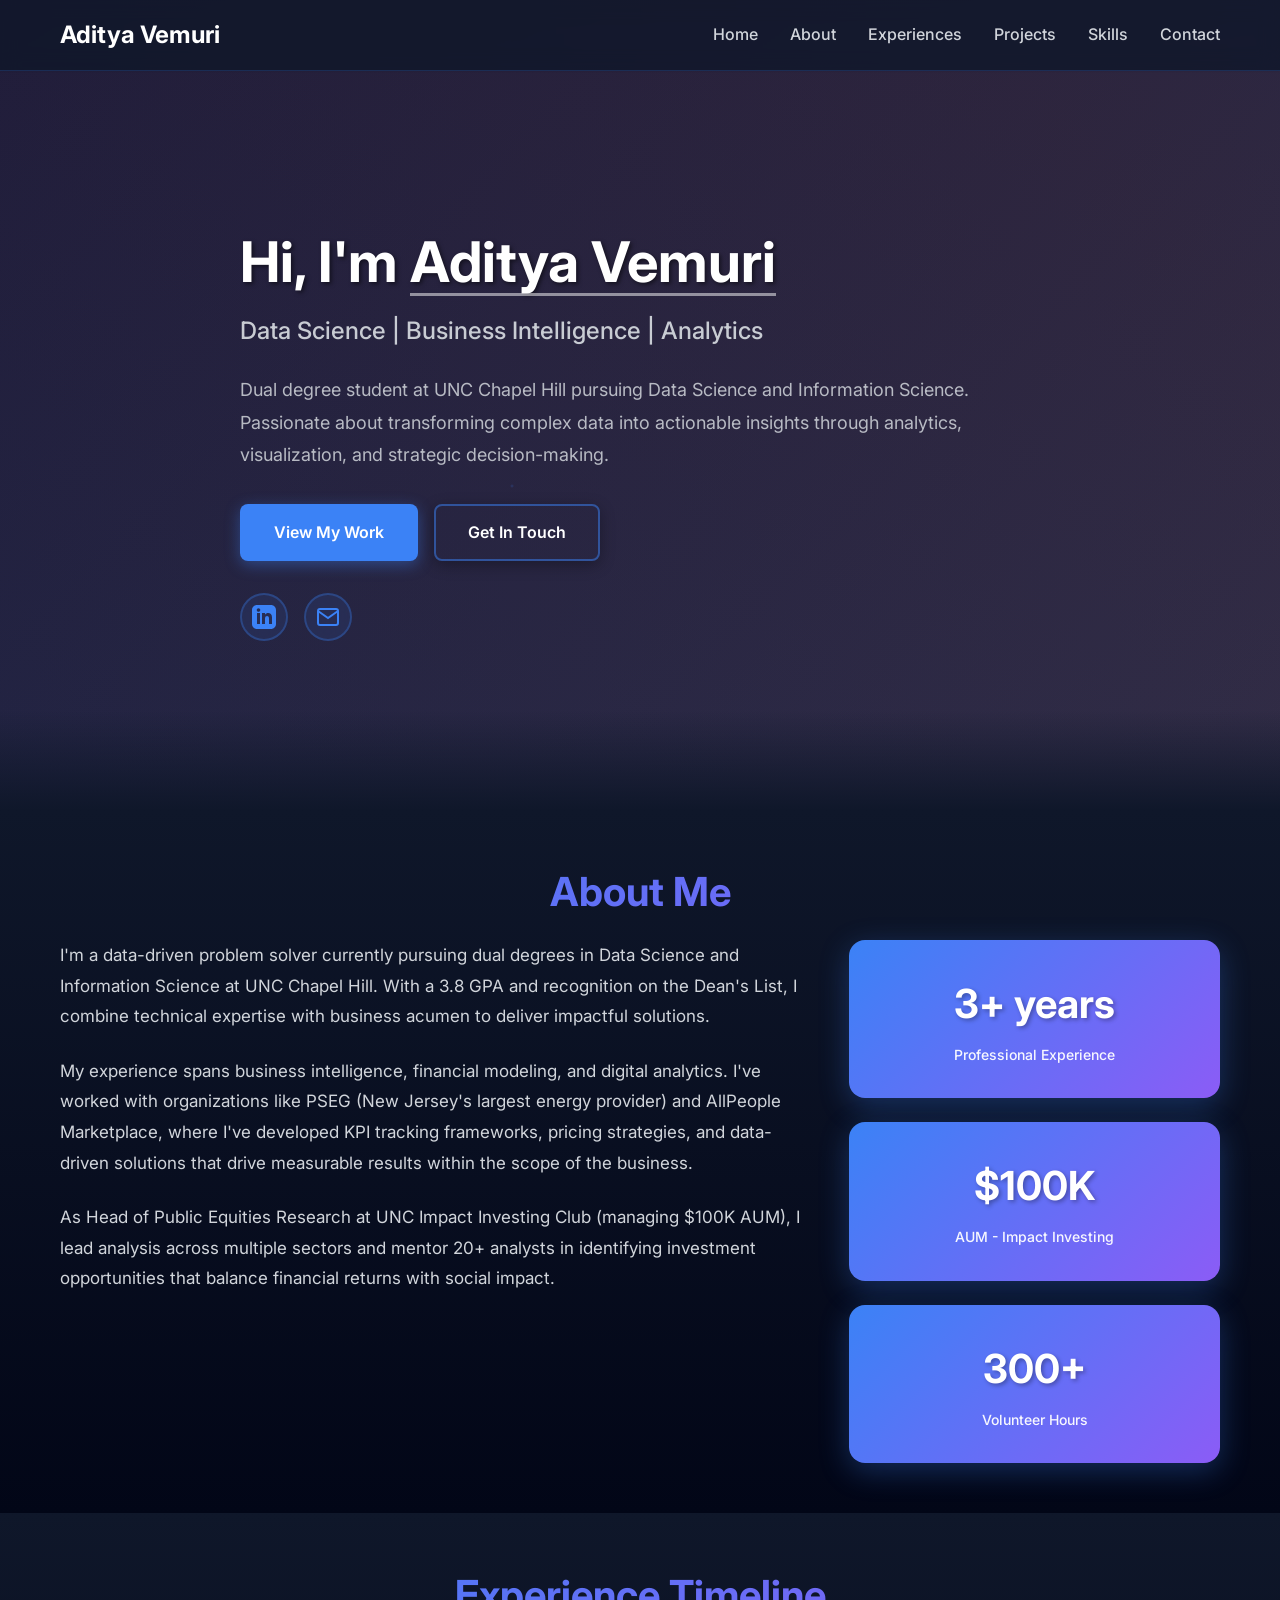
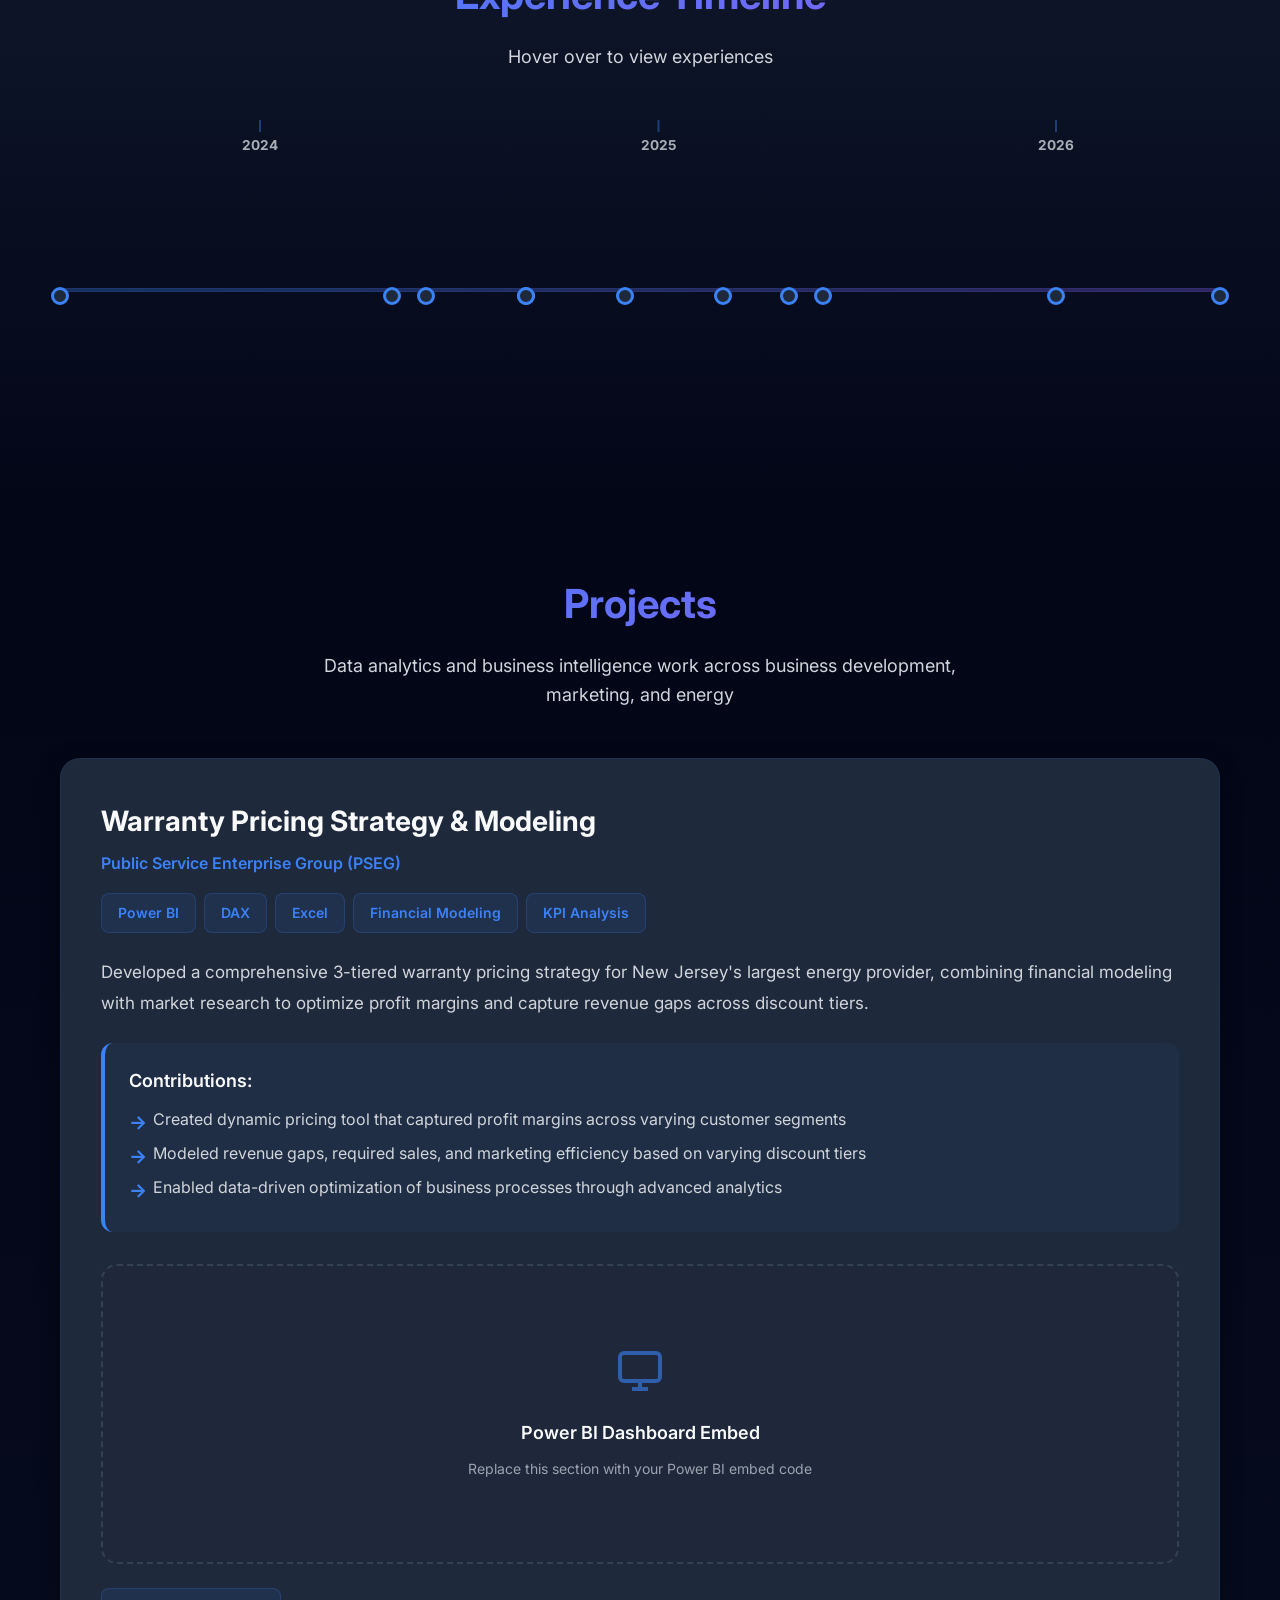
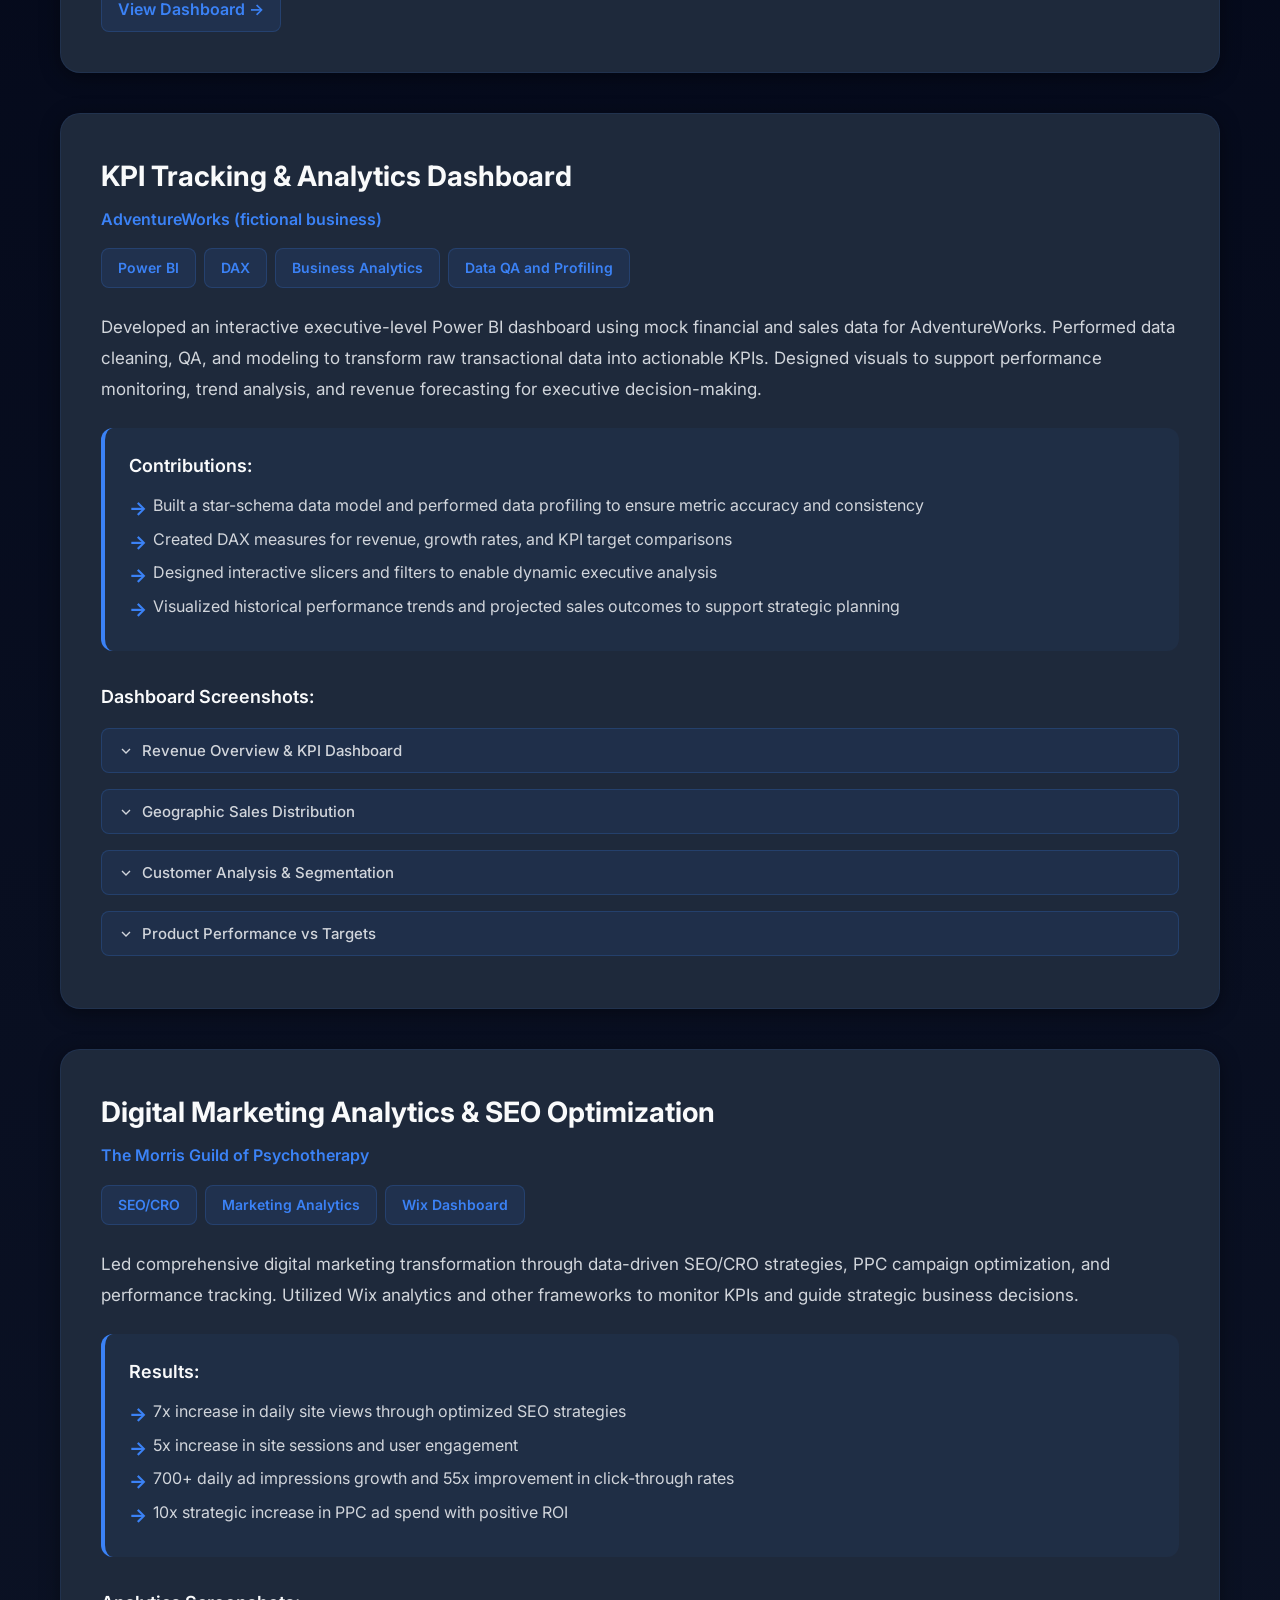
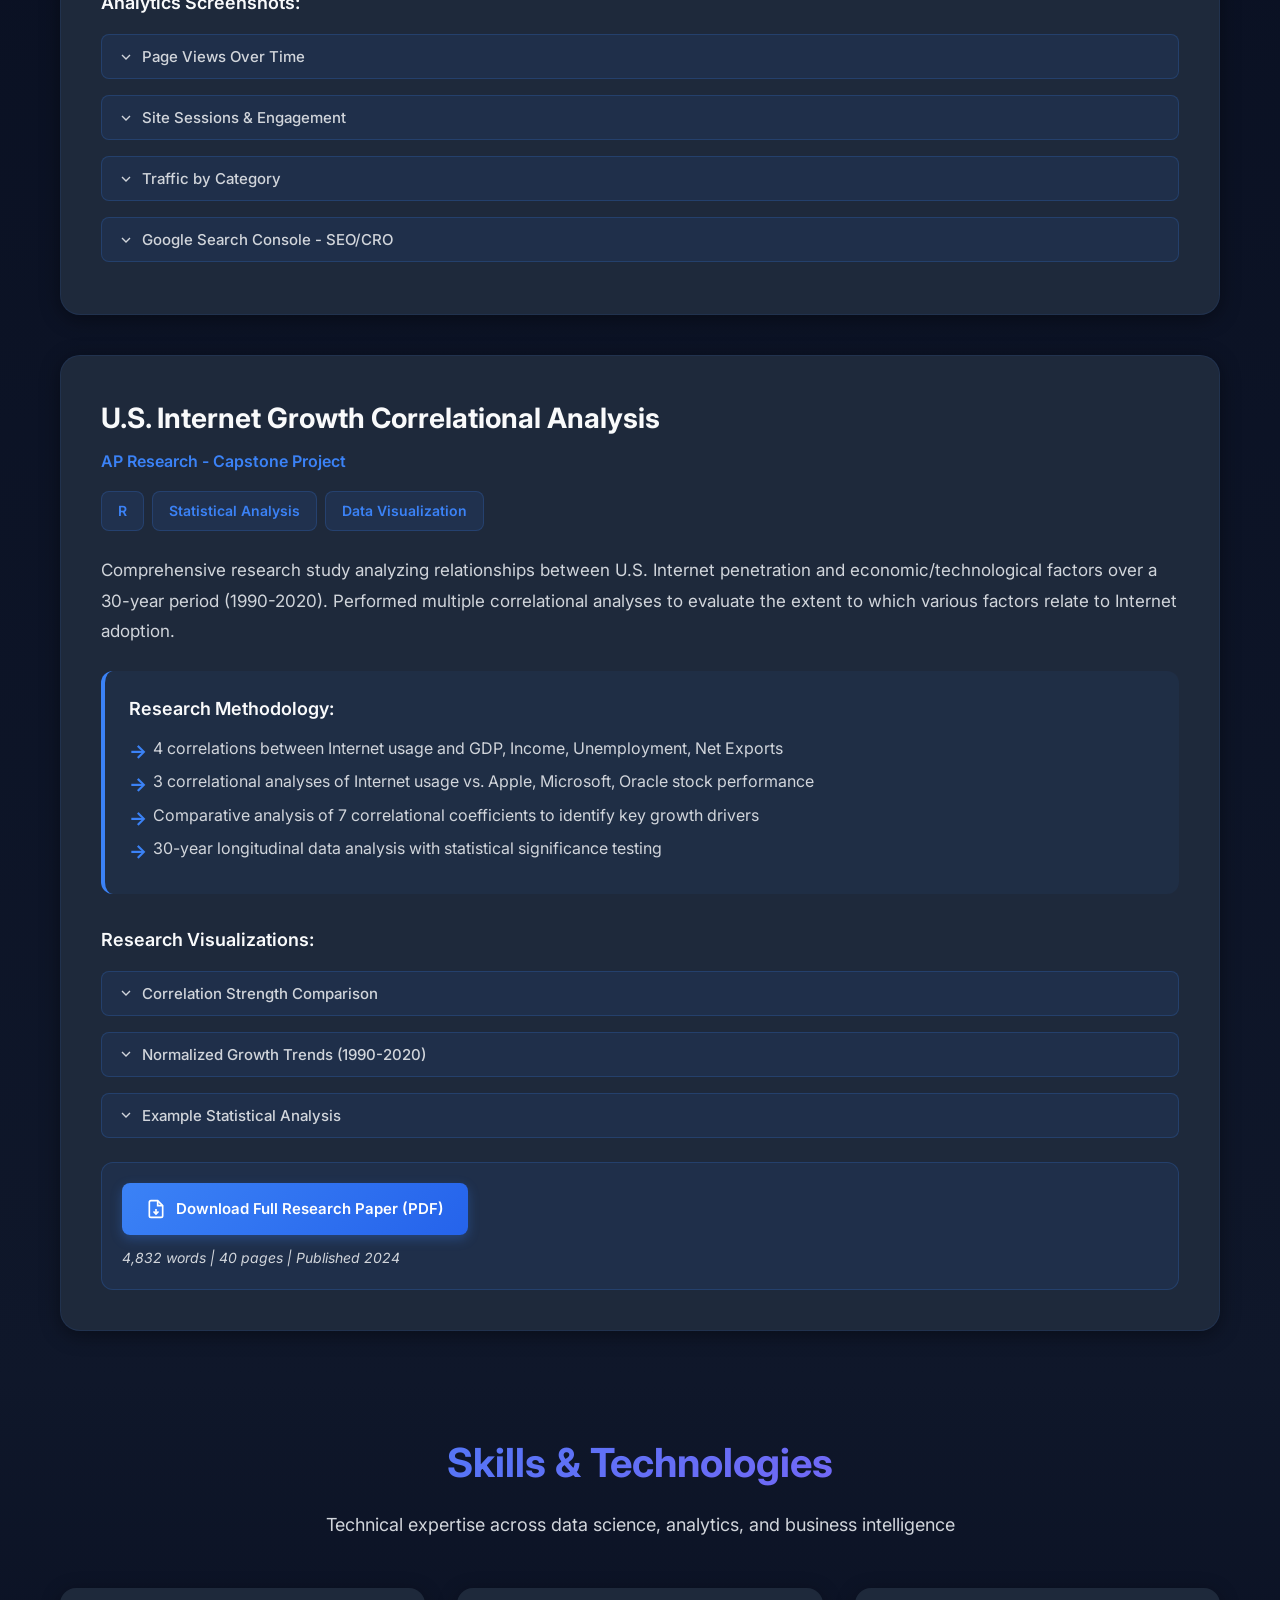
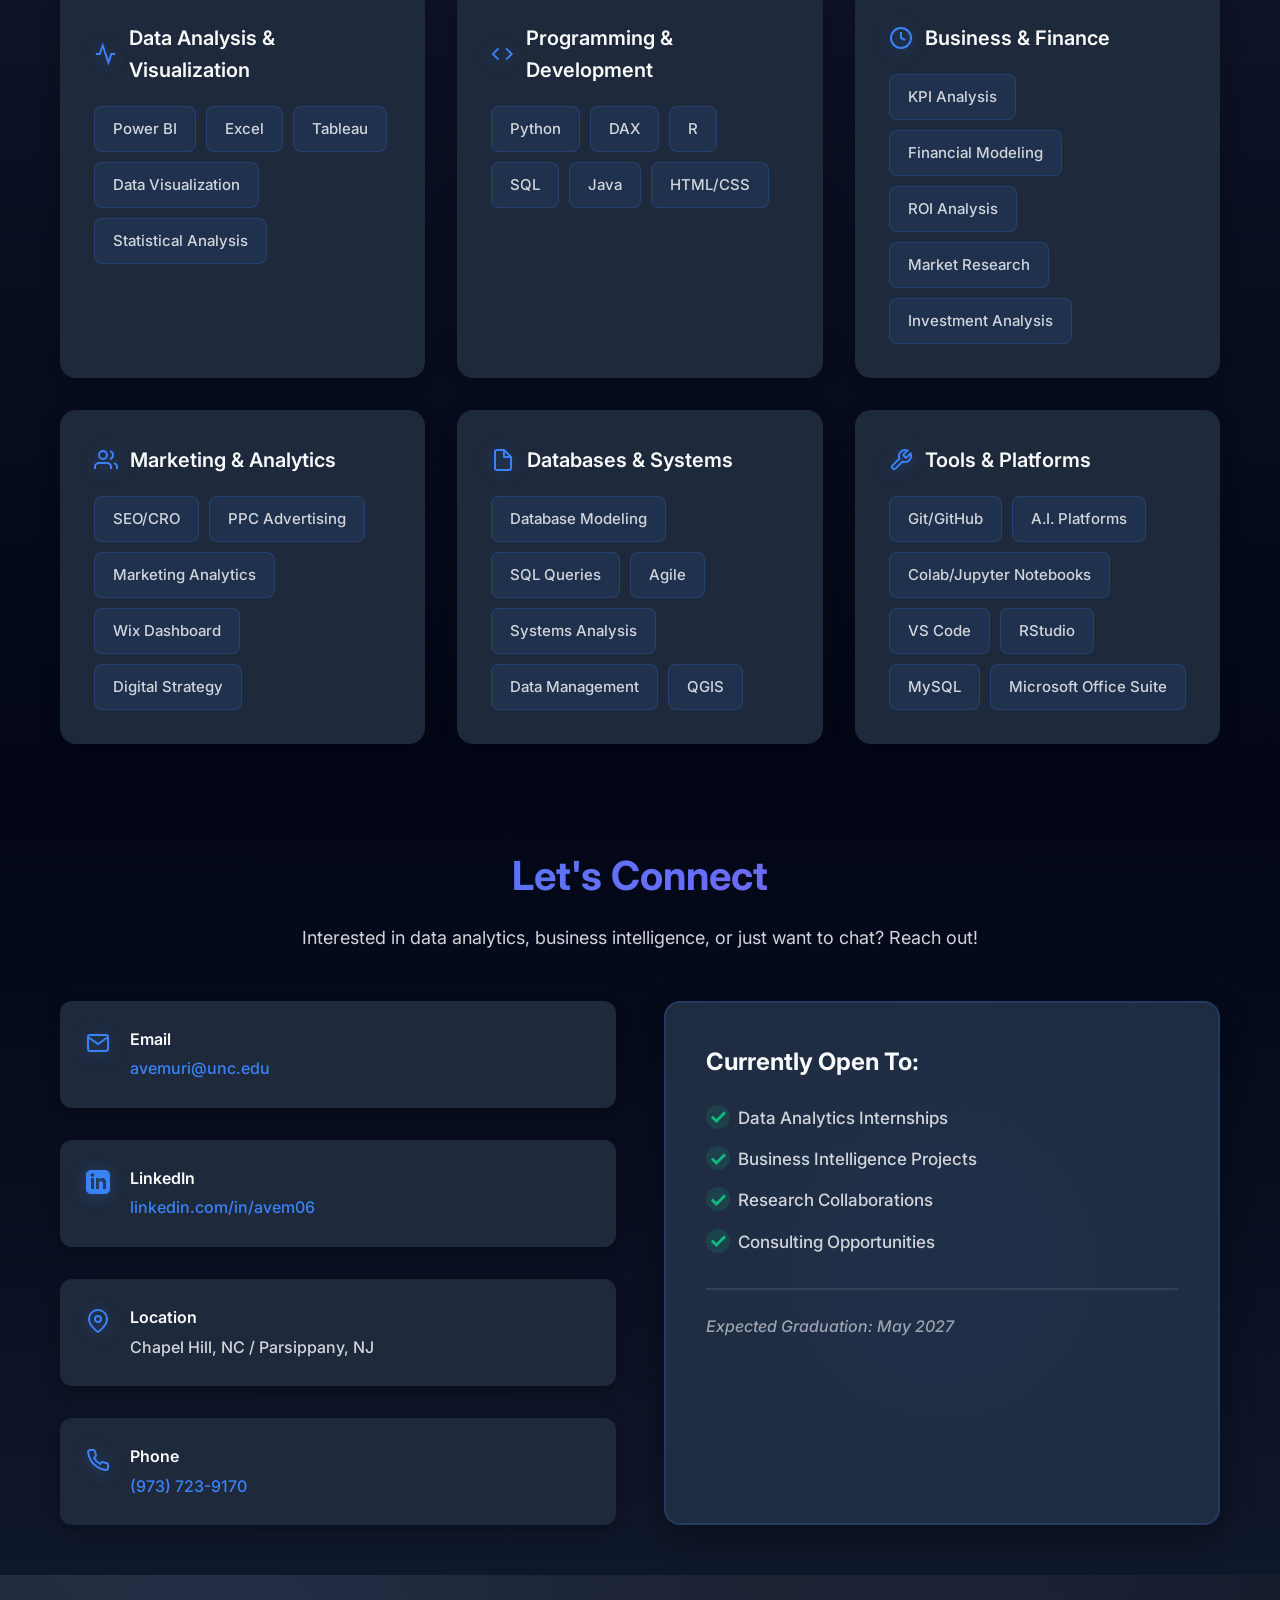
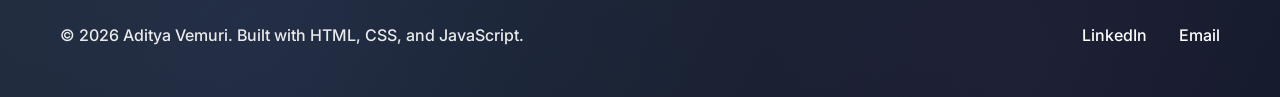
==== commit 547acc28: "Add files via upload" ====
--- a/index.html
+++ b/index.html
@@ -37,9 +37,7 @@
     <div class="container">
       <div class="hero-content">
         <h1 class="hero-title">Hi, I'm <span class="highlight">Aditya Vemuri</span></h1>
-        <p class="hero-subtitle">Data Scientist 
- Analytics Professional 
- Business Intelligence Developer</p>
+        <p class="hero-subtitle">Data Science | Business Intelligence | Analytics</p>
         <p class="hero-description">
           Dual degree student at UNC Chapel Hill pursuing Data Science and Information Science.
           Passionate about transforming complex data into actionable insights through analytics, visualization, and strategic decision-making.
@@ -54,7 +52,7 @@
               <path d="M19 0h-14c-2.761 0-5 2.239-5 5v14c0 2.761 2.239 5 5 5h14c2.762 0 5-2.239 5-5v-14c0-2.761-2.238-5-5-5zm-11 19h-3v-11h3v11zm-1.5-12.268c-.966 0-1.75-.79-1.75-1.764s.784-1.764 1.75-1.764 1.75.79 1.75 1.764-.783 1.764-1.75 1.764zm13.5 12.268h-3v-5.604c0-3.368-4-3.113-4 0v5.604h-3v-11h3v1.765c1.396-2.586 7-2.777 7 2.476v6.759z"/>
             </svg>
           </a>
-          <a href="/cdn-cgi/l/email-protection#48293e2d253d3a21083d262b662d2c3d" class="social-link">
+          <a href="mailto:avemuri@unc.edu" class="social-link">
             <svg xmlns="http://www.w3.org/2000/svg" width="24" height="24" viewBox="0 0 24 24" fill="none" stroke="currentColor" stroke-width="2">
               <path d="M4 4h16c1.1 0 2 .9 2 2v12c0 1.1-.9 2-2 2H4c-1.1 0-2-.9-2-2V6c0-1.1.9-2 2-2z"></path>
               <polyline points="22,6 12,13 2,6"></polyline>
@@ -87,8 +85,8 @@
         </div>
         <div class="about-stats">
           <div class="stat-card">
-            <div class="stat-number">3.8</div>
-            <div class="stat-label">GPA</div>
+            <div class="stat-number">3+ years</div>
+            <div class="stat-label">Professional Experience</div>
           </div>
           <div class="stat-card">
             <div class="stat-number">$100K</div>
@@ -357,6 +355,50 @@
             </ul>
           </div>
           
+          <!-- Research Visualizations with Individual Toggles -->
+          <div class="dashboard-section">
+            <h4 class="dashboard-section-title">Research Visualizations:</h4>
+            
+            <!-- Visualization 1: R-Scores Comparison -->
+            <div class="dashboard-item">
+              <button class="dashboard-toggle-btn" onclick="toggleImage(this)">
+                <svg xmlns="http://www.w3.org/2000/svg" width="16" height="16" viewBox="0 0 24 24" fill="none" stroke="currentColor" stroke-width="2">
+                  <polyline points="6 9 12 15 18 9"></polyline>
+                </svg>
+                Correlation Strength Comparison
+              </button>
+              <div class="dashboard-image-container" style="display: none;">
+                <img src="research-r-scores-cropped.png" alt="Relative Strength of Factors Influencing Internet Adoption" class="dashboard-image">
+              </div>
+            </div>
+            
+            <!-- Visualization 2: Indexed Growth Graph -->
+            <div class="dashboard-item">
+              <button class="dashboard-toggle-btn" onclick="toggleImage(this)">
+                <svg xmlns="http://www.w3.org/2000/svg" width="16" height="16" viewBox="0 0 24 24" fill="none" stroke="currentColor" stroke-width="2">
+                  <polyline points="6 9 12 15 18 9"></polyline>
+                </svg>
+                Normalized Growth Trends (1990-2020)
+              </button>
+              <div class="dashboard-image-container" style="display: none;">
+                <img src="research-indexed-graph.png" alt="Normalized Growth of Internet Adoption and Software Company Performance" class="dashboard-image">
+              </div>
+            </div>
+            
+            <!-- Visualization 3: Statistical Analysis Example -->
+            <div class="dashboard-item">
+              <button class="dashboard-toggle-btn" onclick="toggleImage(this)">
+                <svg xmlns="http://www.w3.org/2000/svg" width="16" height="16" viewBox="0 0 24 24" fill="none" stroke="currentColor" stroke-width="2">
+                  <polyline points="6 9 12 15 18 9"></polyline>
+                </svg>
+                Example Statistical Analysis
+              </button>
+              <div class="dashboard-image-container" style="display: none;">
+                <img src="research-correlation-enhanced.png" alt="Correlation Analysis: Internet Use vs Median Household Income" class="dashboard-image">
+              </div>
+            </div>
+          </div>
+          
           <!-- Research Paper Download -->
           <div class="research-download">
             <a href="research-paper.pdf" class="pdf-download-btn" download>
@@ -453,7 +495,7 @@
               <path d="M13 2H6a2 2 0 0 0-2 2v16a2 2 0 0 0 2 2h12a2 2 0 0 0 2-2V9z"></path>
               <polyline points="13 2 13 9 20 9"></polyline>
             </svg>
-            Database & Systems
+            Databases & Systems
           </h3>
           <div class="skill-tags">
             <span class="skill-tag">Database Modeling</span>
@@ -500,7 +542,7 @@
             </svg>
             <div>
               <h4>Email</h4>
-              <a href="/cdn-cgi/l/email-protection#650413000810170c25100b064b000110"><span class="__cf_email__" data-cfemail="a3c2d5c6ced6d1cae3d6cdc08dc6c7d6">[email&#160;protected]</span></a>
+              <a href="mailto:avemuri@unc.edu">avemuri@unc.edu</a>
             </div>
           </div>
           
@@ -556,7 +598,7 @@
       <p>&copy; 2025 Aditya Vemuri. Built with HTML, CSS, and JavaScript.</p>
       <div class="footer-links">
         <a href="https://www.linkedin.com/in/avem06" target="_blank">LinkedIn</a>
-        <a href="/cdn-cgi/l/email-protection#58392e3d352d2a31182d363b763d3c2d">Email</a>
+        <a href="mailto:avemuri@unc.edu">Email</a>
       </div>
     </div>
   </footer>
--- a/styles.css
+++ b/styles.css
@@ -1513,3 +1513,43 @@
   color: var(--text-light);
   font-style: italic;
 }
+
+/* Copy Email Toast Notification */
+.copy-toast {
+  position: fixed;
+  bottom: 30px;
+  left: 50%;
+  transform: translateX(-50%) translateY(100px);
+  background: linear-gradient(135deg, #22c55e 0%, #16a34a 100%);
+  color: white;
+  padding: 1rem 1.5rem;
+  border-radius: 12px;
+  box-shadow: 0 8px 30px rgba(34, 197, 94, 0.4);
+  display: flex;
+  align-items: center;
+  gap: 0.75rem;
+  font-weight: 600;
+  font-size: 0.9375rem;
+  z-index: 10000;
+  opacity: 0;
+  transition: all 0.3s cubic-bezier(0.175, 0.885, 0.32, 1.275);
+}
+
+.copy-toast.show {
+  opacity: 1;
+  transform: translateX(-50%) translateY(0);
+}
+
+.copy-toast svg {
+  flex-shrink: 0;
+}
+
+/* Hover effect on email links */
+a[href^="mailto:"] {
+  cursor: pointer;
+  transition: all 0.2s ease;
+}
+
+a[href^="mailto:"]:hover {
+  color: var(--primary-color) !important;
+}
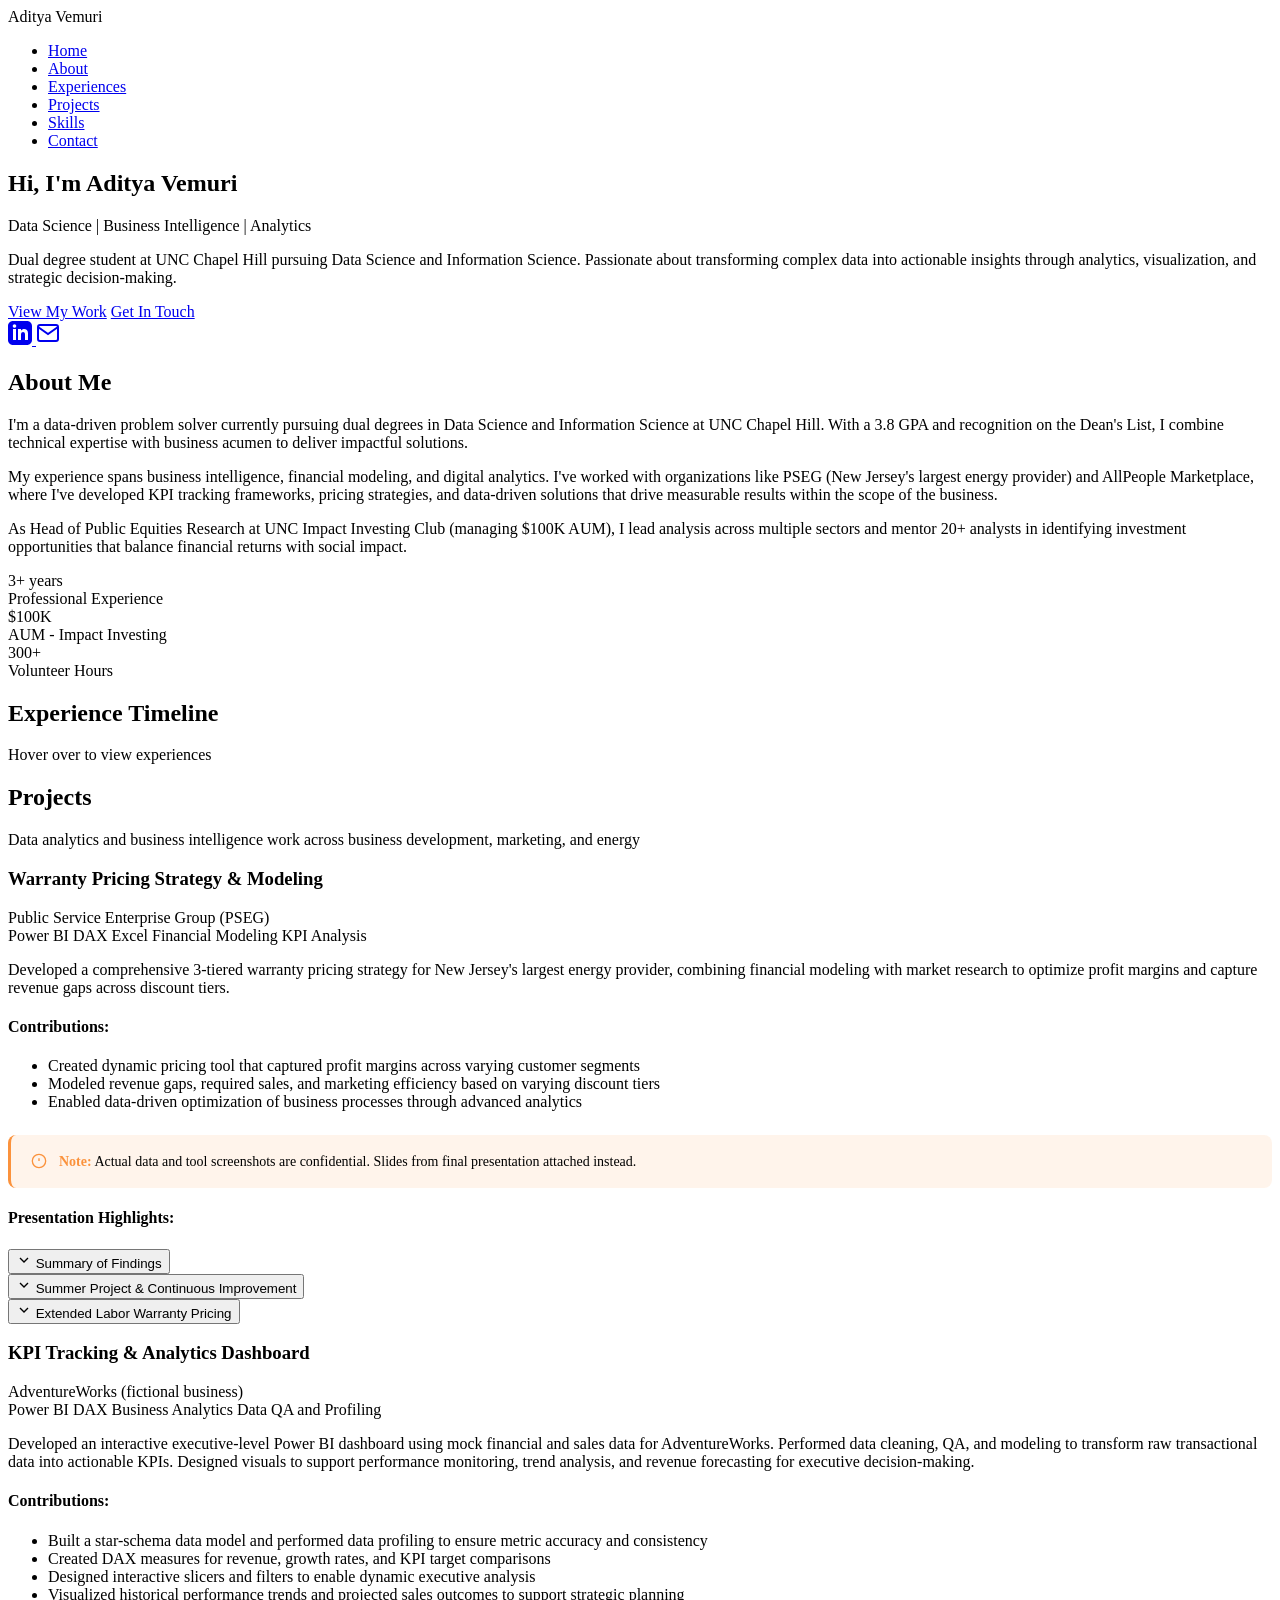
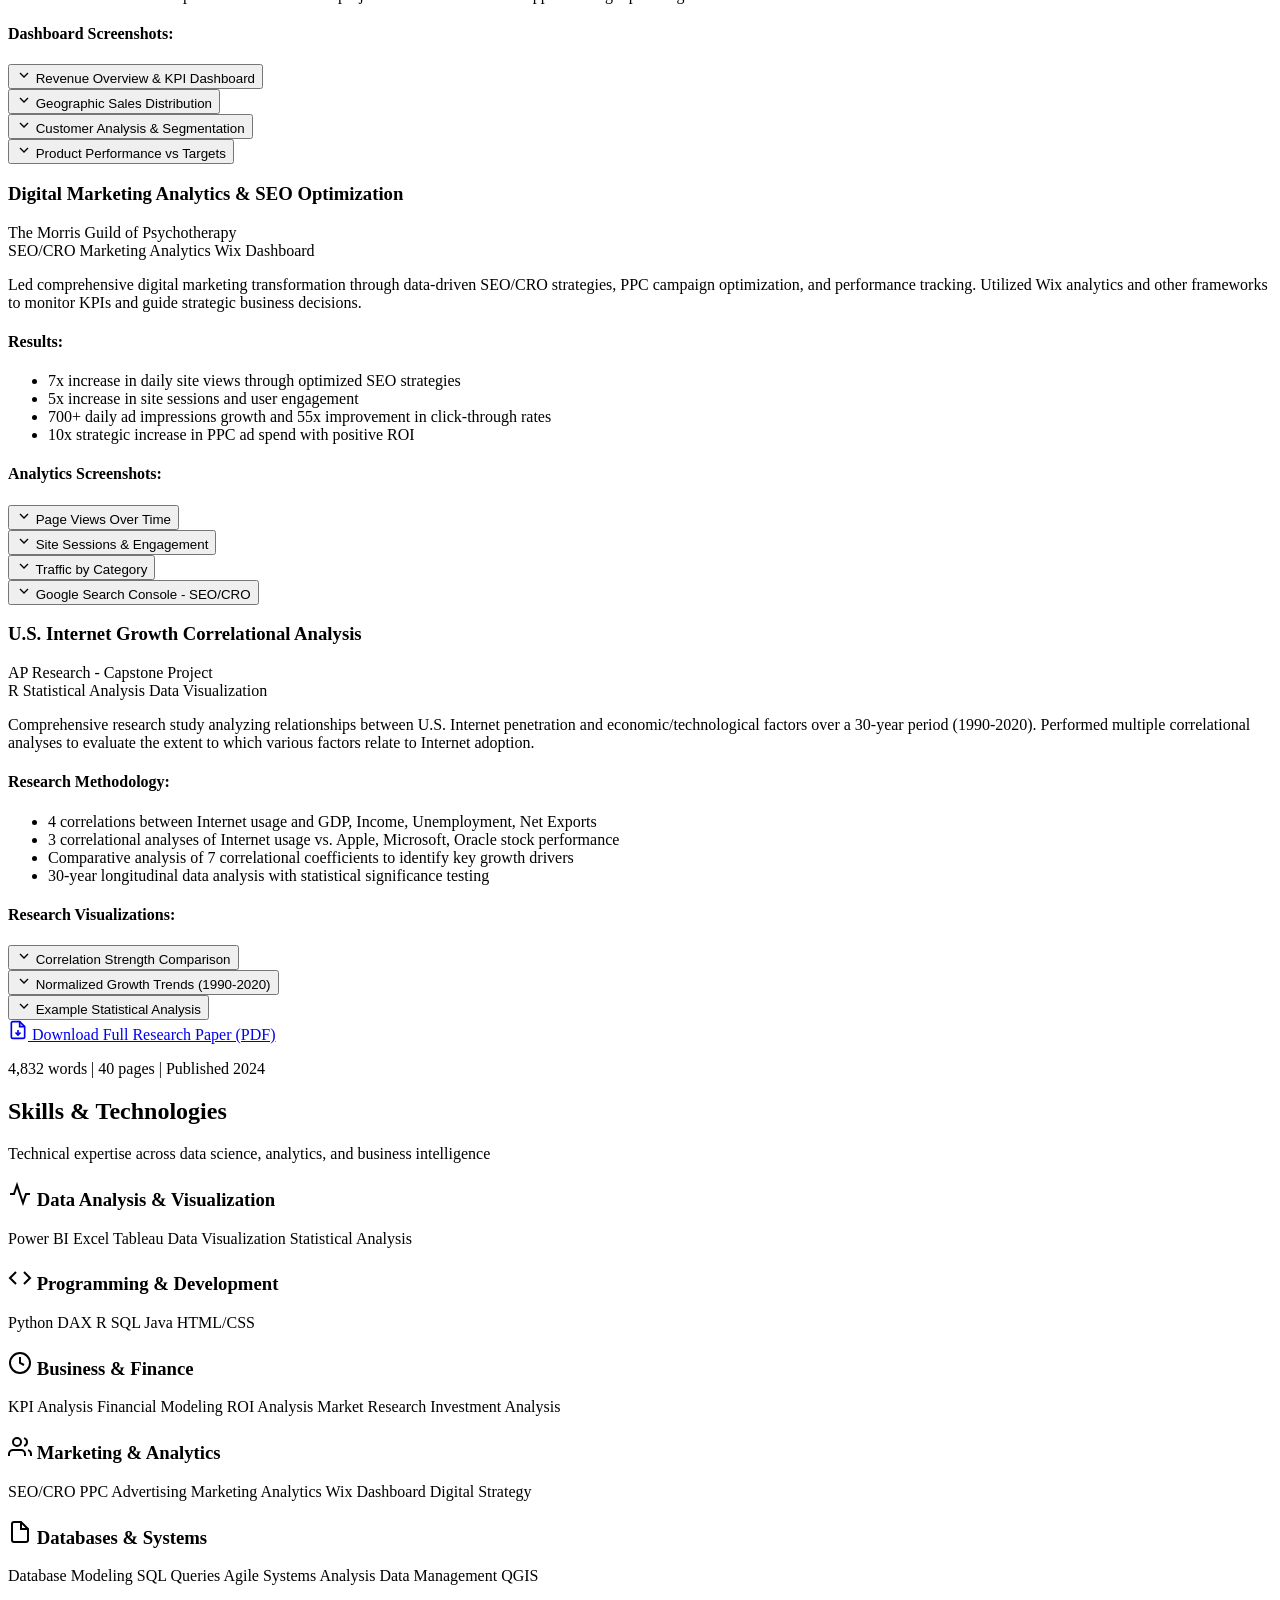
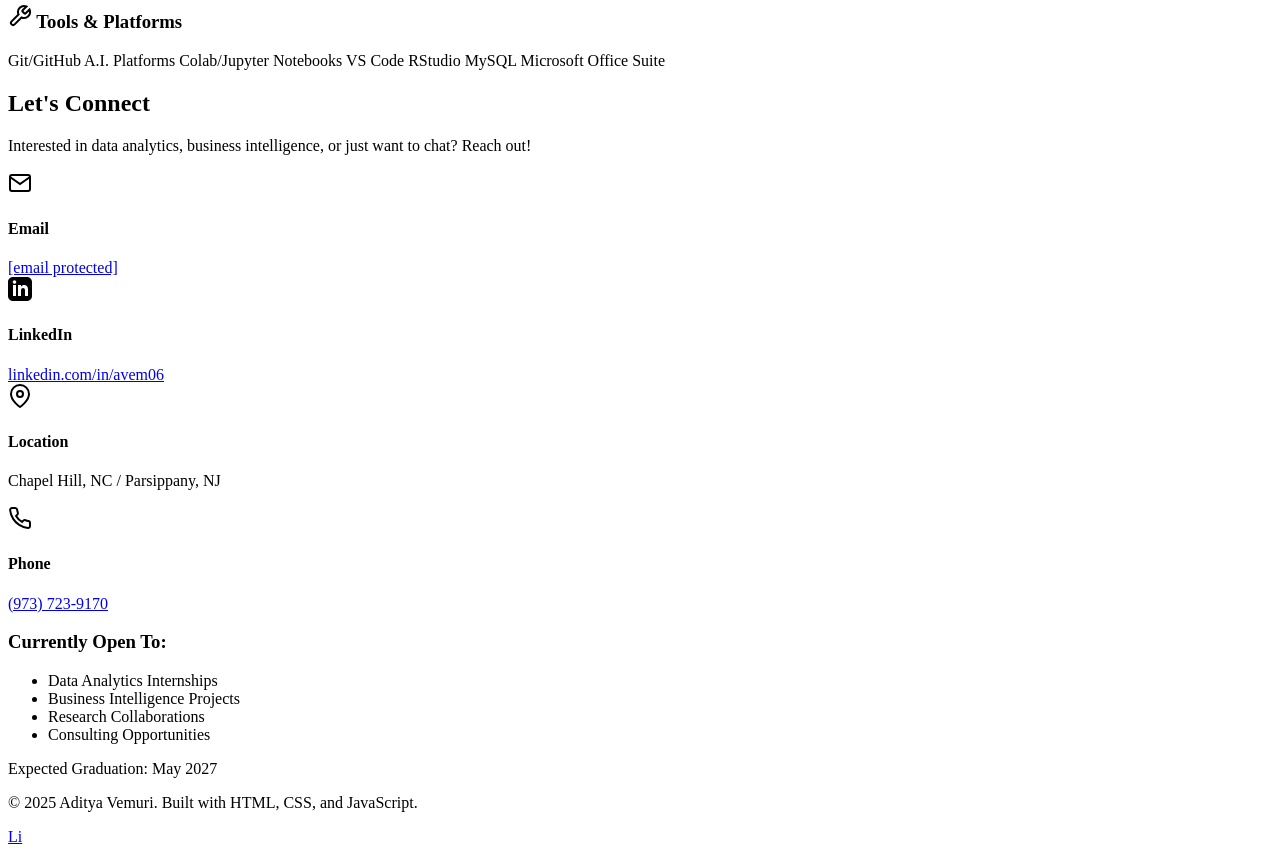
==== commit 227aaa7e: "Add files via upload" ====
--- a/index.html
+++ b/index.html
@@ -52,7 +52,7 @@
               <path d="M19 0h-14c-2.761 0-5 2.239-5 5v14c0 2.761 2.239 5 5 5h14c2.762 0 5-2.239 5-5v-14c0-2.761-2.238-5-5-5zm-11 19h-3v-11h3v11zm-1.5-12.268c-.966 0-1.75-.79-1.75-1.764s.784-1.764 1.75-1.764 1.75.79 1.75 1.764-.783 1.764-1.75 1.764zm13.5 12.268h-3v-5.604c0-3.368-4-3.113-4 0v5.604h-3v-11h3v1.765c1.396-2.586 7-2.777 7 2.476v6.759z"/>
             </svg>
           </a>
-          <a href="mailto:avemuri@unc.edu" class="social-link">
+          <a href="/cdn-cgi/l/email-protection#4f2e392a223a3d260f3a212c612a2b3a" class="social-link">
             <svg xmlns="http://www.w3.org/2000/svg" width="24" height="24" viewBox="0 0 24 24" fill="none" stroke="currentColor" stroke-width="2">
               <path d="M4 4h16c1.1 0 2 .9 2 2v12c0 1.1-.9 2-2 2H4c-1.1 0-2-.9-2-2V6c0-1.1.9-2 2-2z"></path>
               <polyline points="22,6 12,13 2,6"></polyline>
@@ -145,19 +145,59 @@
               <li>Enabled data-driven optimization of business processes through advanced analytics</li>
             </ul>
           </div>
-          <div class="project-embed-placeholder">
-            <div class="embed-message">
-              <svg xmlns="http://www.w3.org/2000/svg" width="48" height="48" viewBox="0 0 24 24" fill="none" stroke="currentColor" stroke-width="2">
-                <rect x="2" y="3" width="20" height="14" rx="2" ry="2"></rect>
-                <line x1="8" y1="21" x2="16" y2="21"></line>
-                <line x1="12" y1="17" x2="12" y2="21"></line>
-              </svg>
-              <p>Power BI Dashboard Embed</p>
-              <small>Replace this section with your Power BI embed code</small>
-            </div>
-          </div>
-          <div class="project-links">
-            <a href="#" class="project-link">View Dashboard →</a>
+          
+          <!-- Confidentiality Note -->
+          <div class="confidentiality-note">
+            <svg xmlns="http://www.w3.org/2000/svg" width="16" height="16" viewBox="0 0 24 24" fill="none" stroke="currentColor" stroke-width="2">
+              <circle cx="12" cy="12" r="10"></circle>
+              <line x1="12" y1="8" x2="12" y2="12"></line>
+              <line x1="12" y1="16" x2="12.01" y2="16"></line>
+            </svg>
+            <p><strong>Note:</strong> Actual data and tool screenshots are confidential. Slides from final presentation attached instead.</p>
+          </div>
+          
+          <!-- Presentation Slides with Individual Toggles -->
+          <div class="dashboard-section">
+            <h4 class="dashboard-section-title">Presentation Highlights:</h4>
+            
+            <!-- Slide 1: Summary of Findings -->
+            <div class="dashboard-item">
+              <button class="dashboard-toggle-btn" onclick="toggleImage(this)">
+                <svg xmlns="http://www.w3.org/2000/svg" width="16" height="16" viewBox="0 0 24 24" fill="none" stroke="currentColor" stroke-width="2">
+                  <polyline points="6 9 12 15 18 9"></polyline>
+                </svg>
+                Summary of Findings
+              </button>
+              <div class="dashboard-image-container" style="display: none;">
+                <img src="pseg-slide1.png" alt="PSEG WorryFree Summary of Findings" class="dashboard-image">
+              </div>
+            </div>
+            
+            <!-- Slide 2: Project Overview -->
+            <div class="dashboard-item">
+              <button class="dashboard-toggle-btn" onclick="toggleImage(this)">
+                <svg xmlns="http://www.w3.org/2000/svg" width="16" height="16" viewBox="0 0 24 24" fill="none" stroke="currentColor" stroke-width="2">
+                  <polyline points="6 9 12 15 18 9"></polyline>
+                </svg>
+                Summer Project & Continuous Improvement
+              </button>
+              <div class="dashboard-image-container" style="display: none;">
+                <img src="pseg-slide2.png" alt="PSEG Project Overview and Analysis" class="dashboard-image">
+              </div>
+            </div>
+            
+            <!-- Slide 3: Pricing Analysis -->
+            <div class="dashboard-item">
+              <button class="dashboard-toggle-btn" onclick="toggleImage(this)">
+                <svg xmlns="http://www.w3.org/2000/svg" width="16" height="16" viewBox="0 0 24 24" fill="none" stroke="currentColor" stroke-width="2">
+                  <polyline points="6 9 12 15 18 9"></polyline>
+                </svg>
+                Extended Labor Warranty Pricing
+              </button>
+              <div class="dashboard-image-container" style="display: none;">
+                <img src="pseg-slide3-white.png" alt="PSEG Warranty Pricing Strategy" class="dashboard-image">
+              </div>
+            </div>
           </div>
         </div>
 
@@ -542,7 +582,7 @@
             </svg>
             <div>
               <h4>Email</h4>
-              <a href="mailto:avemuri@unc.edu">avemuri@unc.edu</a>
+              <a href="/cdn-cgi/l/email-protection#e68790838b93948fa6938885c8838293"><span class="__cf_email__" data-cfemail="accddac9c1d9dec5ecd9c2cf82c9c8d9">[email&#160;protected]</span></a>
             </div>
           </div>
           
@@ -597,12 +637,4 @@
     <div class="container">
       <p>&copy; 2025 Aditya Vemuri. Built with HTML, CSS, and JavaScript.</p>
       <div class="footer-links">
-        <a href="https://www.linkedin.com/in/avem06" target="_blank">LinkedIn</a>
-        <a href="mailto:avemuri@unc.edu">Email</a>
-      </div>
-    </div>
-  </footer>
-
-  <script data  <script src="script.js"></script>
-</body>
-</html>
+        <a href="https://www.linkedin.com/in/avem06" target="_blank">Li
--- a/styles.css
+++ b/styles.css
@@ -1,1555 +1,30 @@
-/* Global Styles */
-* {
-  margin: 0;
-  padding: 0;
-  box-sizing: border-box;
-}
-:root {
-  --primary-color: #3b82f6;
-  --secondary-color: #2563eb;
-  --accent-color: #60a5fa;
-  --text-dark: #f9fafb;
-  --text-light: #d1d5db;
-  --text-muted: #9ca3af;
-  --bg-dark: #0f172a;
-  --bg-darker: #020617;
-  --bg-card: #1e293b;
-  --bg-card-hover: #334155;
-  --border-color: #334155;
-  --success-color: #10b981;
-  --warning-color: #f59e0b;
-  --shadow-sm: 0 1px 2px 0 rgba(0, 0, 0, 0.3);
-  --shadow-md: 0 4px 6px -1px rgba(0, 0, 0, 0.4);
-  --shadow-lg: 0 10px 15px -3px rgba(0, 0, 0, 0.5);
-  --shadow-xl: 0 20px 25px -5px rgba(0, 0, 0, 0.6);
-  --shadow-glow: 0 0 30px rgba(59, 130, 246, 0.3);
-  --gradient-1: linear-gradient(135deg, #3b82f6 0%, #8b5cf6 100%);
-  --gradient-2: linear-gradient(135deg, #ec4899 0%, #f43f5e 100%);
-  --gradient-3: linear-gradient(135deg, #06b6d4 0%, #3b82f6 100%);
-  --gradient-4: linear-gradient(135deg, #10b981 0%, #059669 100%);
-}
-body {
-  font-family: 'Inter', -apple-system, BlinkMacSystemFont, 'Segoe UI', Roboto, Oxygen, Ubuntu, Cantarell, sans-serif;
-  line-height: 1.6;
-  color: var(--text-dark);
-  background-color: var(--bg-dark);
-  overflow-x: hidden;
-}
-html {
-  scroll-behavior: smooth;
-}
-/* Animated background particles */
-body::before {
-  content: '';
-  position: fixed;
-  top: 0;
-  left: 0;
-  width: 100%;
-  height: 100%;
-  background:
-    radial-gradient(circle at 20% 50%, rgba(59, 130, 246, 0.05) 0%, transparent 50%),
-    radial-gradient(circle at 80% 80%, rgba(139, 92, 246, 0.05) 0%, transparent 50%),
-    radial-gradient(circle at 40% 20%, rgba(236, 72, 153, 0.05) 0%, transparent 50%);
-  pointer-events: none;
-  z-index: -1;
-}
-.container {
-  max-width: 1200px;
-  margin: 0 auto;
-  padding: 0 20px;
-}
-/* Navigation */
-.navbar {
-  background: rgba(15, 23, 42, 0.8);
-  backdrop-filter: blur(10px);
-  -webkit-backdrop-filter: blur(10px);
-  box-shadow: 0 4px 30px rgba(0, 0, 0, 0.3);
-  border-bottom: 1px solid rgba(59, 130, 246, 0.2);
-  position: fixed;
-  top: 0;
-  width: 100%;
-  z-index: 1000;
-  transition: all 0.3s ease;
-}
-.navbar .container {
+
+/* Confidentiality Note */
+.confidentiality-note {
   display: flex;
-  justify-content: space-between;
-  align-items: center;
-  padding: 1rem 20px;
-}
-.nav-brand {
-  font-size: 1.5rem;
-  font-weight: 700;
-  color: #ffffff;
-  transition: transform 0.3s ease;
-}
-.nav-brand:hover {
-  transform: scale(1.05);
-}
-.nav-menu {
-  display: flex;
-  list-style: none;
-  gap: 2rem;
-}
-.nav-link {
-  color: var(--text-light);
-  text-decoration: none;
-  font-weight: 500;
-  transition: all 0.3s ease;
-  position: relative;
-  padding: 0.5rem 0;
-}
-.nav-link:hover {
-  color: var(--primary-color);
-}
-.nav-link::after {
-  content: '';
-  position: absolute;
-  bottom: 0;
-  left: 50%;
-  transform: translateX(-50%);
-  width: 0;
-  height: 2px;
-  background: linear-gradient(135deg, #3b82f6 0%, #8b5cf6 100%);
-  transition: width 0.3s ease;
-}
-.nav-link:hover::after {
-  width: 100%;
-}
-.hamburger {
-  display: none;
-  flex-direction: column;
-  cursor: pointer;
-  gap: 4px;
-}
-.hamburger span {
-  width: 25px;
-  height: 3px;
-  background: var(--primary-color);
-  transition: all 0.3s ease;
-  border-radius: 2px;
-}
-/* Hero Section */
-.hero {
-  padding: 140px 0 80px;
-  background: linear-gradient(135deg, #0f172a 0%, #1e293b 100%);
-  position: relative;
-  color: white;
-  min-height: 90vh;
-  display: flex;
-  align-items: center;
-  overflow: hidden;
-}
-/* Animated gradient overlay */
-.hero::before {
-  content: '';
-  position: absolute;
-  top: 0;
-  left: 0;
-  right: 0;
-  bottom: 0;
-  background: linear-gradient(45deg,
-    rgba(59, 130, 246, 0.1) 0%,
-    rgba(139, 92, 246, 0.1) 25%,
-    rgba(236, 72, 153, 0.1) 50%,
-    rgba(139, 92, 246, 0.1) 75%,
-    rgba(59, 130, 246, 0.1) 100%);
-  background-size: 400% 400%;
-  animation: gradientShift 15s ease infinite;
-  pointer-events: none;
-}
-@keyframes gradientShift {
-  0% { background-position: 0% 50%; }
-  50% { background-position: 100% 50%; }
-  100% { background-position: 0% 50%; }
-}
-/* Floating particles effect */
-.hero::after {
-  content: '';
-  position: absolute;
-  top: 0;
-  left: 0;
-  width: 100%;
-  height: 100%;
-  background-image:
-    radial-gradient(2px 2px at 20% 30%, rgba(59, 130, 246, 0.4), transparent),
-    radial-gradient(2px 2px at 60% 70%, rgba(139, 92, 246, 0.4), transparent),
-    radial-gradient(1px 1px at 50% 50%, rgba(236, 72, 153, 0.4), transparent),
-    radial-gradient(1px 1px at 80% 10%, rgba(59, 130, 246, 0.4), transparent),
-    radial-gradient(2px 2px at 90% 60%, rgba(139, 92, 246, 0.4), transparent),
-    radial-gradient(1px 1px at 33% 80%, rgba(236, 72, 153, 0.4), transparent),
-    radial-gradient(1px 1px at 70% 40%, rgba(59, 130, 246, 0.4), transparent);
-  background-size: 200% 200%;
-  background-position: 0% 0%;
-  opacity: 0.6;
-  animation: particlesFloat 20s linear infinite;
-  pointer-events: none;
-}
-@keyframes particlesFloat {
-  0% { background-position: 0% 0%; }
-  100% { background-position: 100% 100%; }
-}
-.hero-content {
-  max-width: 800px;
-  position: relative;
-  z-index: 1;
-}
-.hero-title {
-  font-size: 3.5rem;
-  font-weight: 700;
-  margin-bottom: 1rem;
-  line-height: 1.2;
-  text-shadow: 2px 2px 4px rgba(0, 0, 0, 0.5);
-  animation: fadeInUp 0.8s ease-out;
-}
-.highlight {
-  color: #ffffff;
-  position: relative;
-  display: inline-block;
-}
-.highlight::after {
-  content: '';
-  position: absolute;
-  bottom: 0;
-  left: 0;
-  width: 100%;
-  height: 3px;
-  background: #ffffff;
-  opacity: 0.5;
-}
-.hero-subtitle {
-  font-size: 1.5rem;
-  font-weight: 500;
-  margin-bottom: 1.5rem;
-  opacity: 0.95;
-  animation: fadeInUp 1s ease-out;
-  color: var(--text-light);
-}
-.hero-description {
-  font-size: 1.125rem;
-  line-height: 1.8;
-  margin-bottom: 2rem;
-  opacity: 0.85;
-  animation: fadeInUp 1.2s ease-out;
-  color: var(--text-light);
-}
-.hero-buttons {
-  display: flex;
-  gap: 1rem;
-  margin-bottom: 2rem;
-  flex-wrap: wrap;
-  animation: fadeInUp 1.4s ease-out;
-}
-.btn {
-  padding: 0.875rem 2rem;
+  align-items: flex-start;
+  gap: 0.75rem;
+  margin-top: 1.5rem;
+  padding: 1rem 1.25rem;
+  background: rgba(251, 146, 60, 0.1);
+  border-left: 3px solid #fb923c;
   border-radius: 8px;
-  text-decoration: none;
-  font-weight: 600;
-  transition: all 0.3s ease;
-  display: inline-block;
-  border: 2px solid transparent;
-  position: relative;
-  overflow: hidden;
-}
-.btn::before {
-  content: '';
-  position: absolute;
-  top: 50%;
-  left: 50%;
-  width: 0;
-  height: 0;
-  border-radius: 50%;
-  background: rgba(255, 255, 255, 0.2);
-  transform: translate(-50%, -50%);
-  transition: width 0.6s, height 0.6s;
-}
-.btn:hover::before {
-  width: 300px;
-  height: 300px;
-}
-.btn-primary {
-  background: #3b82f6;
-  color: white;
-  box-shadow: 0 4px 15px rgba(59, 130, 246, 0.4);
-}
-.btn-primary:hover {
-  transform: translateY(-3px);
-  box-shadow: 0 8px 25px rgba(59, 130, 246, 0.5);
-  background: #2563eb;
-}
-.btn-secondary {
-  background-color: transparent;
-  color: white;
-  border-color: rgba(59, 130, 246, 0.5);
-  box-shadow: 0 4px 15px rgba(0, 0, 0, 0.3);
-}
-.btn-secondary:hover {
-  background: linear-gradient(135deg, #3b82f6 0%, #8b5cf6 100%);
-  border-color: transparent;
-  transform: translateY(-3px);
-  box-shadow: 0 8px 25px rgba(59, 130, 246, 0.4);
-}
-.social-links {
-  display: flex;
-  gap: 1rem;
-  animation: fadeInUp 1.6s ease-out;
-}
-.social-link {
-  width: 48px;
-  height: 48px;
-  border-radius: 50%;
-  background: rgba(59, 130, 246, 0.1);
-  backdrop-filter: blur(10px);
-  display: flex;
-  align-items: center;
-  justify-content: center;
-  color: var(--primary-color);
-  transition: all 0.4s cubic-bezier(0.175, 0.885, 0.32, 1.275);
-  border: 2px solid rgba(59, 130, 246, 0.3);
-  position: relative;
-}
-.social-link svg {
-  transition: all 0.4s cubic-bezier(0.175, 0.885, 0.32, 1.275);
-  position: relative;
-  z-index: 1;
-}
-.social-link::before {
-  content: '';
-  position: absolute;
-  top: 0;
-  left: 0;
-  width: 100%;
-  height: 100%;
-  background: linear-gradient(135deg, #3b82f6 0%, #8b5cf6 100%);
-  border-radius: 50%;
-  transform: scale(0);
-  transition: transform 0.4s cubic-bezier(0.175, 0.885, 0.32, 1.275);
-}
-.social-link:hover {
-  transform: translateY(-5px) scale(1.1);
-  box-shadow: 0 10px 25px rgba(59, 130, 246, 0.4);
-  border-color: var(--primary-color);
-}
-.social-link:hover::before {
-  transform: scale(1);
-}
-.social-link:hover svg {
-  color: white;
-  transform: scale(1.2);
-}
-/* Section Styles */
-section {
-  padding: 50px 0;
-}
-.section-title {
-  font-size: 2.5rem;
-  font-weight: 700;
-  text-align: center;
-  margin-bottom: 1rem;
-  color: var(--text-dark);
-}
-.section-subtitle {
-  font-size: 1.125rem;
-  text-align: center;
-  color: var(--text-light);
-  margin-bottom: 3rem;
-  max-width: 700px;
-  margin-left: auto;
-  margin-right: auto;
-}
-/* About Section */
-.about {
-  background: linear-gradient(180deg, var(--bg-dark) 0%, var(--bg-darker) 100%);
-  position: relative;
-}
-.about::before {
-  content: '';
-  position: absolute;
-  top: -100px;
-  left: 0;
-  right: 0;
-  height: 100px;
-  background: linear-gradient(to bottom, transparent, var(--bg-dark));
-}
-.about-content {
-  display: grid;
-  grid-template-columns: 2fr 1fr;
-  gap: 3rem;
-  align-items: start;
-}
-.about-text p {
-  margin-bottom: 1.5rem;
-  font-size: 1.0625rem;
-  line-height: 1.8;
-  color: var(--text-light);
-}
-.about-stats {
-  display: flex;
-  flex-direction: column;
-  gap: 1.5rem;
-}
-.stat-card {
-  background: linear-gradient(135deg, #3b82f6 0%, #8b5cf6 100%);
-  padding: 2rem;
-  border-radius: 16px;
-  text-align: center;
-  color: white;
-  box-shadow: 0 8px 30px rgba(59, 130, 246, 0.3);
-  transition: all 0.4s cubic-bezier(0.175, 0.885, 0.32, 1.275);
-  position: relative;
-  overflow: hidden;
-}
-.stat-card::before {
-  content: '';
-  position: absolute;
-  top: -50%;
-  left: -50%;
-  width: 200%;
-  height: 200%;
-  background: radial-gradient(circle, rgba(255, 255, 255, 0.1) 0%, transparent 70%);
-  transform: scale(0);
-  transition: transform 0.6s ease;
-}
-.stat-card:hover {
-  transform: translateY(-8px) scale(1.03);
-  box-shadow: 0 15px 40px rgba(59, 130, 246, 0.5);
-}
-.stat-card:hover::before {
-  transform: scale(1);
-}
-.stat-number {
-  font-size: 2.5rem;
-  font-weight: 700;
-  margin-bottom: 0.5rem;
-  text-shadow: 2px 2px 4px rgba(0, 0, 0, 0.3);
-  position: relative;
-  z-index: 1;
-}
-.stat-label {
-  font-size: 0.875rem;
-  opacity: 0.95;
-  font-weight: 500;
-  position: relative;
-  z-index: 1;
-}
-/* Projects Section */
-.projects {
-  background: linear-gradient(180deg, var(--bg-darker) 0%, var(--bg-dark) 100%);
-  position: relative;
-}
-.projects-grid {
-  display: grid;
-  grid-template-columns: 1fr;
-  gap: 2.5rem;
-}
-.project-card {
-  background: var(--bg-card);
-  border-radius: 20px;
-  padding: 2.5rem;
-  box-shadow: 0 4px 20px rgba(0, 0, 0, 0.4);
-  transition: all 0.4s cubic-bezier(0.175, 0.885, 0.32, 1.275);
-  border: 1px solid rgba(59, 130, 246, 0.1);
-  position: relative;
-  overflow: hidden;
-}
-.project-card::before {
-  content: '';
-  position: absolute;
-  top: 0;
-  left: 0;
-  width: 100%;
-  height: 4px;
-  background: linear-gradient(135deg, #3b82f6 0%, #8b5cf6 100%);
-  transform: scaleX(0);
-  transition: transform 0.4s ease;
-}
-.project-card:hover::before {
-  transform: scaleX(1);
-}
-/* Removed per-card color overrides for project cards to keep a single accent */
-/* (previous nth-child(2/3/4) blocks deleted) */
-
-.project-card:hover {
-  box-shadow: 0 15px 50px rgba(0, 0, 0, 0.6), 0 0 40px rgba(59, 130, 246, 0.2);
-  transform: translateY(-10px);
-  border-color: rgba(59, 130, 246, 0.3);
-  background: var(--bg-card-hover);
-}
-.project-header {
-  margin-bottom: 1rem;
-}
-.project-title {
-  font-size: 1.75rem;
-  font-weight: 700;
-  color: var(--text-dark);
-  margin-bottom: 0.5rem;
-  transition: color 0.3s ease;
-}
-.project-card:hover .project-title {
-  background: linear-gradient(135deg, #3b82f6 0%, #8b5cf6 100%);
-  -webkit-background-clip: text;
-  -webkit-text-fill-color: transparent;
-  background-clip: text;
-}
-.project-company {
-  color: var(--primary-color);
-  font-weight: 600;
-  font-size: 1rem;
-  display: inline-flex;
-  align-items: center;
-  gap: 0.5rem;
-}
-.project-tags {
-  display: flex;
-  flex-wrap: wrap;
-  gap: 0.5rem;
-  margin-bottom: 1.5rem;
-}
-.tag {
-  background: rgba(59, 130, 246, 0.1);
-  color: var(--primary-color);
-  padding: 0.5rem 1rem;
-  border-radius: 8px;
-  font-size: 0.875rem;
-  font-weight: 600;
-  border: 1px solid rgba(59, 130, 246, 0.2);
-  transition: all 0.3s cubic-bezier(0.175, 0.885, 0.32, 1.275);
-}
-.tag:hover {
-  background: linear-gradient(135deg, #3b82f6 0%, #8b5cf6 100%);
-  color: white;
-  transform: translateY(-2px) scale(1.05);
-  box-shadow: 0 4px 12px rgba(59, 130, 246, 0.4);
-  border-color: transparent;
-}
-.project-description {
-  font-size: 1.0625rem;
-  line-height: 1.8;
-  color: var(--text-light);
-  margin-bottom: 1.5rem;
-}
-.project-results {
-  margin-bottom: 2rem;
-  background: rgba(59, 130, 246, 0.05);
-  padding: 1.5rem;
-  border-radius: 12px;
-  border-left: 4px solid var(--primary-color);
-}
-.project-results h4 {
-  font-size: 1.125rem;
-  font-weight: 600;
-  color: var(--text-dark);
-  margin-bottom: 0.75rem;
-  display: flex;
-  align-items: center;
-  gap: 0.5rem;
-}
-.project-results ul {
-  list-style: none;
-  padding-left: 0;
-}
-.project-results li {
-  padding-left: 1.5rem;
-  position: relative;
-  margin-bottom: 0.5rem;
-  color: var(--text-light);
-  line-height: 1.6;
-}
-.project-results li::before {
-  content: "→";
-  position: absolute;
-  left: 0;
-  color: var(--primary-color);
-  font-weight: 700;
-  font-size: 1.2rem;
-}
-.project-embed-placeholder {
-  background: rgba(30, 41, 59, 0.5);
-  border: 2px dashed var(--border-color);
-  border-radius: 16px;
-  padding: 3rem;
-  margin-bottom: 1.5rem;
-  min-height: 300px;
-  display: flex;
-  align-items: center;
-  justify-content: center;
-  transition: all 0.3s ease;
-}
-.project-embed-placeholder:hover {
-  background: rgba(59, 130, 246, 0.05);
-  border-color: var(--primary-color);
-}
-.embed-message {
-  text-align: center;
-  color: var(--text-light);
-}
-.embed-message svg {
-  margin-bottom: 1rem;
-  opacity: 0.6;
-  color: var(--primary-color);
-  transition: all 0.3s ease;
-}
-.project-embed-placeholder:hover .embed-message svg {
-  opacity: 1;
-  transform: scale(1.1);
-}
-.embed-message p {
-  font-size: 1.125rem;
-  font-weight: 600;
-  margin-bottom: 0.5rem;
-  color: var(--text-dark);
-}
-.embed-message small {
-  font-size: 0.875rem;
-  color: var(--text-muted);
-}
-.project-links {
-  display: flex;
-  gap: 1rem;
-}
-.project-link {
-  color: var(--primary-color);
-  text-decoration: none;
-  font-weight: 600;
-  transition: all 0.3s cubic-bezier(0.175, 0.885, 0.32, 1.275);
-  display: inline-flex;
-  align-items: center;
-  gap: 0.5rem;
-  padding: 0.5rem 1rem;
-  border-radius: 8px;
-  background: rgba(59, 130, 246, 0.1);
-  border: 1px solid rgba(59, 130, 246, 0.2);
-}
-.project-link:hover {
-  background: linear-gradient(135deg, #3b82f6 0%, #8b5cf6 100%);
-  color: white;
-  transform: translateX(5px);
-  box-shadow: 0 4px 12px rgba(59, 130, 246, 0.4);
-  border-color: transparent;
-}
-/* Skills Section */
-.skills {
-  background: linear-gradient(180deg, var(--bg-dark) 0%, var(--bg-darker) 100%);
-  position: relative;
-}
-.skills-grid {
-  display: grid;
-  grid-template-columns: repeat(auto-fit, minmax(350px, 1fr));
-  gap: 2rem;
-}
-.skill-category {
-  background: var(--bg-card);
-  padding: 2rem;
-  border-radius: 16px;
-  transition: all 0.4s cubic-bezier(0.175, 0.885, 0.32, 1.275);
-  border: 2px solid transparent;
-  box-shadow: 0 4px 20px rgba(0, 0, 0, 0.3);
-  position: relative;
-  overflow: hidden;
-}
-.skill-category::before {
-  content: '';
-  position: absolute;
-  top: 0;
-  left: 0;
-  width: 100%;
-  height: 100%;
-  background: linear-gradient(135deg, #3b82f6 0%, #8b5cf6 100%);
-  opacity: 0;
-  transition: opacity 0.4s ease;
-  z-index: 0;
-}
-.skill-category:hover::before {
-  opacity: 0.05;
-}
-.skill-category:hover {
-  box-shadow: 0 12px 40px rgba(0, 0, 0, 0.5), 0 0 30px rgba(59, 130, 246, 0.2);
-  transform: translateY(-8px);
-  border-color: rgba(59, 130, 246, 0.4); /* unified blue */
-  background: var(--bg-card-hover);
-}
-.skill-category-title {
-  font-size: 1.25rem;
-  font-weight: 600;
-  color: var(--text-dark);
-  margin-bottom: 1.25rem;
-  display: flex;
-  align-items: center;
-  gap: 0.75rem;
-  position: relative;
-  z-index: 1;
-}
-/* Make ALL skill icons blue like Data Analysis & Visualization */
-.skill-category-title svg {
-  color: var(--primary-color);
-  transition: all 0.4s cubic-bezier(0.175, 0.885, 0.32, 1.275);
-  filter: drop-shadow(0 2px 8px rgba(59, 130, 246, 0.4));
-}
-.skill-category:hover .skill-category-title svg {
-  transform: scale(1.3) rotate(5deg);
-  filter: drop-shadow(0 4px 12px rgba(59, 130, 246, 0.6));
-}
-/* Removed per-card icon color overrides and hover border overrides */
-/* (previous nth-child(2..6) blocks deleted) */
-
-.skill-tags {
-  display: flex;
-  flex-wrap: wrap;
-  gap: 0.625rem;
-  position: relative;
-  z-index: 1;
-}
-.skill-tag {
-  background: rgba(59, 130, 246, 0.1);
-  color: var(--text-light);
-  padding: 0.625rem 1.125rem;
-  border-radius: 8px;
-  font-size: 0.9375rem;
-  font-weight: 500;
-  border: 1px solid rgba(59, 130, 246, 0.2);
-  transition: all 0.3s cubic-bezier(0.175, 0.885, 0.32, 1.275);
-  cursor: default;
-}
-.skill-tag:hover {
-  background: linear-gradient(135deg, #3b82f6 0%, #8b5cf6 100%);
-  color: white;
-  border-color: transparent;
-  transform: translateY(-3px) scale(1.05);
-  box-shadow: 0 6px 20px rgba(59, 130, 246, 0.4);
-}
-/* Contact Section */
-.contact {
-  background: linear-gradient(180deg, var(--bg-darker) 0%, var(--bg-dark) 100%);
-  position: relative;
-}
-.contact-content {
-  display: grid;
-  grid-template-columns: 1fr 1fr;
-  gap: 3rem;
-  margin-top: 3rem;
-}
-.contact-info {
-  display: flex;
-  flex-direction: column;
-  gap: 2rem;
-}
-.contact-item {
-  display: flex;
-  gap: 1.25rem;
-  align-items: start;
-  padding: 1.5rem;
-  background: var(--bg-card);
-  border-radius: 12px;
-  box-shadow: 0 4px 15px rgba(0, 0, 0, 0.3);
-  transition: all 0.3s cubic-bezier(0.175, 0.885, 0.32, 1.275);
-  border: 2px solid transparent;
-}
-.contact-item:hover {
-  transform: translateX(8px);
-  box-shadow: 0 8px 25px rgba(0, 0, 0, 0.4), 0 0 20px rgba(59, 130, 246, 0.2);
-  border-color: rgba(59, 130, 246, 0.3);
-  background: var(--bg-card-hover);
-}
-.contact-item svg {
-  color: var(--primary-color);
-  flex-shrink: 0;
-  margin-top: 0.25rem;
-  transition: all 0.4s cubic-bezier(0.175, 0.885, 0.32, 1.275);
-  filter: drop-shadow(0 2px 8px rgba(59, 130, 246, 0.4));
-}
-.contact-item:hover svg {
-  transform: scale(1.3) rotate(5deg);
-  filter: drop-shadow(0 4px 12px rgba(59, 130, 246, 0.6));
-}
-.contact-item h4 {
-  font-size: 1rem;
-  font-weight: 600;
-  color: var(--text-dark);
-  margin-bottom: 0.25rem;
-}
-.contact-item a {
-  color: var(--primary-color);
-  text-decoration: none;
-  transition: all 0.3s ease;
-  font-weight: 500;
-}
-.contact-item a:hover {
-  color: var(--accent-color);
-  text-decoration: underline;
-}
-.contact-item p {
-  color: var(--text-light);
-  font-weight: 500;
-}
-.contact-cta {
-  background: var(--bg-card);
-  padding: 2.5rem;
-  border-radius: 16px;
-  box-shadow: 0 8px 30px rgba(0, 0, 0, 0.4);
-  border: 2px solid rgba(59, 130, 246, 0.2);
-  position: relative;
-  overflow: hidden;
-}
-.contact-cta::before {
-  content: '';
-  position: absolute;
-  top: -50%;
-  right: -50%;
-  width: 200%;
-  height: 200%;
-  background: radial-gradient(circle, rgba(59, 130, 246, 0.08) 0%, transparent 70%);
-  animation: rotateGradient 10s linear infinite;
-}
-@keyframes rotateGradient {
-  0% { transform: rotate(0deg); }
-  100% { transform: rotate(360deg); }
-}
-.contact-cta h3 {
-  font-size: 1.5rem;
-  font-weight: 700;
-  color: var(--text-dark);
-  margin-bottom: 1.5rem;
-  position: relative;
-  z-index: 1;
-  display: flex;
-  align-items: center;
-  gap: 0.5rem;
-}
-.contact-cta ul {
-  list-style: none;
-  padding-left: 0;
-  margin-bottom: 2rem;
-  position: relative;
-  z-index: 1;
-}
-.contact-cta li {
-  padding-left: 2rem;
-  position: relative;
-  margin-bottom: 0.875rem;
-  color: var(--text-light);
-  font-size: 1.0625rem;
-  font-weight: 500;
-  transition: all 0.3s ease;
-}
-.contact-cta li::before {
-  content: "✓";
-  position: absolute;
-  left: 0;
-  color: var(--success-color);
-  font-weight: 700;
-  font-size: 1.3rem;
-  transition: all 0.3s ease;
-  width: 24px;
-  height: 24px;
-  display: flex;
-  align-items: center;
-  justify-content: center;
-  background: rgba(16, 185, 129, 0.15);
-  border-radius: 50%;
-}
-.contact-cta li:hover {
-  color: var(--text-dark);
-  transform: translateX(5px);
-}
-.contact-cta li:hover::before {
-  background: var(--success-color);
-  color: white;
-  transform: scale(1.2);
-  box-shadow: 0 0 15px rgba(16, 185, 129, 0.5);
-}
-.graduation-note {
-  color: var(--text-muted);
-  font-style: italic;
-  padding-top: 1.5rem;
-  border-top: 2px solid var(--border-color);
-  position: relative;
-  z-index: 1;
-  font-weight: 500;
-}
-/* Footer */
-.footer {
-  background: linear-gradient(135deg, #1f2937 0%, #111827 100%);
-  color: white;
-  padding: 2.5rem 0;
-  text-align: center;
-  position: relative;
-  overflow: hidden;
-}
-.footer::before {
-  content: '';
-  position: absolute;
-  top: 0;
-  left: 0;
-  right: 0;
-  bottom: 0;
-  background:
-    radial-gradient(circle at 20% 50%, rgba(102, 126, 234, 0.1) 0%, transparent 50%),
-    radial-gradient(circle at 80% 80%, rgba(118, 75, 162, 0.1) 0%, transparent 50%);
-  pointer-events: none;
-}
-.footer .container {
-  display: flex;
-  justify-content: space-between;
-  align-items: center;
-  position: relative;
-  z-index: 1;
-}
-.footer p {
-  opacity: 0.9;
-  font-weight: 500;
-}
-.footer-links {
-  display: flex;
-  gap: 2rem;
-}
-.footer-links a {
-  color: white;
-  text-decoration: none;
-  transition: all 0.3s ease;
-  font-weight: 500;
-  position: relative;
-  padding: 0.5rem 0;
-}
-.footer-links a::after {
-  content: '';
-  position: absolute;
-  bottom: 0;
-  left: 0;
-  width: 0;
-  height: 2px;
-  background: linear-gradient(90deg, #fbbf24, #f59e0b);
-  transition: width 0.3s ease;
-}
-.footer-links a:hover::after {
-  width: 100%;
-}
-.footer-links a:hover {
-  color: #fbbf24;
-  transform: translateY(-2px);
-}
-/* Responsive Design */
-@media (max-width: 968px) {
-  .about-content {
-    grid-template-columns: 1fr;
-  }
-  .contact-content {
-    grid-template-columns: 1fr;
-  }
-  .skills-grid {
-    grid-template-columns: 1fr;
-  }
-}
-@media (max-width: 768px) {
-  .nav-menu {
-    position: fixed;
-    left: -100%;
-    top: 70px;
-    flex-direction: column;
-    background-color: var(--bg-white);
-    width: 100%;
-    text-align: center;
-    transition: left 0.3s ease;
-    box-shadow: var(--shadow-lg);
-    padding: 2rem 0;
-  }
-  .nav-menu.active {
-    left: 0;
-  }
-  .hamburger {
-    display: flex;
-  }
-  .hero-title {
-    font-size: 2.5rem;
-  }
-  .hero-subtitle {
-    font-size: 1.25rem;
-  }
-  .hero-buttons {
-    flex-direction: column;
-  }
-  .btn {
-    width: 100%;
-    text-align: center;
-  }
-  .section-title {
-    font-size: 2rem;
-  }
-  .project-card {
-    padding: 1.5rem;
-  }
-  .footer .container {
-    flex-direction: column;
-    gap: 1rem;
-  }
-}
-@media (max-width: 480px) {
-  .hero {
-    padding: 120px 0 60px;
-  }
-  .hero-title {
-    font-size: 2rem;
-  }
-  .hero-subtitle {
-    font-size: 1.125rem;
-  }
-  section {
-    padding: 40px 0;
-  }
-  .stat-number {
-    font-size: 2rem;
-  }
-}
-/* Animation */
-@keyframes fadeInUp {
-  from {
-    opacity: 0;
-    transform: translateY(30px);
-  }
-  to {
-    opacity: 1;
-    transform: translateY(0);
-  }
-}
-@keyframes float {
-  0%, 100% {
-    transform: translateY(0px);
-  }
-  50% {
-    transform: translateY(-20px);
-  }
-}
-@keyframes pulse {
-  0%, 100% { transform: scale(1); }
-  50% { transform: scale(1.05); }
-}
-@keyframes shimmer {
-  0% { background-position: -1000px 0; }
-  100% { background-position: 1000px 0; }
-}
-.project-card,
-.skill-category,
-.stat-card,
-.contact-item {
-  animation: fadeInUp 0.6s ease-out;
-}
-/* Scroll reveal animation */
-.scroll-reveal {
-  opacity: 0;
-  transform: translateY(50px);
-  transition: all 0.8s cubic-bezier(0.175, 0.885, 0.32, 1.275);
-}
-.scroll-reveal.revealed {
-  opacity: 1;
-  transform: translateY(0);
-}
-/* Loading shimmer effect for placeholders */
-.shimmer {
-  background: linear-gradient(
-    90deg,
-    rgba(255, 255, 255, 0) 0%,
-    rgba(255, 255, 255, 0.2) 20%,
-    rgba(255, 255, 255, 0.5) 60%,
-    rgba(255, 255, 255, 0)
-  );
-  animation: shimmer 2s infinite;
-  background-size: 1000px 100%;
-}
-/* Dark Theme Section Title Enhancement */
-.section-title {
-  background: linear-gradient(135deg, #3b82f6 0%, #8b5cf6 100%);
-  -webkit-background-clip: text;
-  -webkit-text-fill-color: transparent;
-  background-clip: text;
-}
-/* Experience Timeline Section */
-.experience {
-  background: linear-gradient(180deg, var(--bg-dark) 0%, var(--bg-darker) 100%);
-  position: relative;
-  overflow: visible;
-}
-.timeline {
-  position: relative;
-  max-width: 900px;
-  margin: 0 auto;
-  padding: 2rem 0;
-}
-/* Vertical line */
-.timeline::before {
-  content: '';
-  position: absolute;
-  left: 30px;
-  top: 0;
-  bottom: 0;
-  width: 2px;
-  background: linear-gradient(180deg, rgba(59, 130, 246, 0.5) 0%, rgba(139, 92, 246, 0.5) 100%);
-}
-.timeline-item {
-  position: relative;
-  padding-left: 80px;
-  padding-bottom: 3rem;
-  transition: all 0.3s ease;
-}
-.timeline-item:last-child {
-  padding-bottom: 0;
-}
-.timeline-item:hover {
-  transform: translateX(5px);
-}
-.timeline-dot {
-  position: absolute;
-  left: 21px;
-  top: 0;
-  width: 20px;
-  height: 20px;
-  background: var(--bg-card);
-  border: 3px solid #3b82f6;
-  border-radius: 50%;
-  z-index: 2;
-  transition: all 0.4s cubic-bezier(0.175, 0.885, 0.32, 1.275);
-  box-shadow: 0 0 0 0 rgba(59, 130, 246, 0.4);
-}
-.timeline-item:hover .timeline-dot {
-  transform: scale(1.3);
-  background: #3b82f6;
-  border-color: #3b82f6;
-  box-shadow: 0 0 20px rgba(59, 130, 246, 0.6);
-}
-.timeline-content {
-  background: var(--bg-card);
-  padding: 1.5rem 2rem;
-  border-radius: 12px;
-  box-shadow: 0 4px 15px rgba(0, 0, 0, 0.3);
-  border-left: 3px solid #3b82f6;
-  transition: all 0.3s ease;
-}
-.timeline-item:hover .timeline-content {
-  box-shadow: 0 8px 25px rgba(0, 0, 0, 0.4), 0 0 20px rgba(59, 130, 246, 0.2);
-  background: var(--bg-card-hover);
-}
-.timeline-date {
-  display: inline-block;
-  background: rgba(59, 130, 246, 0.1);
-  color: #3b82f6;
-  padding: 0.25rem 0.75rem;
-  border-radius: 6px;
-  font-size: 0.875rem;
-  font-weight: 600;
-  margin-bottom: 0.75rem;
-  border: 1px solid rgba(59, 130, 246, 0.2);
-}
-.timeline-title {
-  font-size: 1.25rem;
-  font-weight: 700;
-  color: var(--text-dark);
-  margin-bottom: 0.5rem;
-}
-.timeline-company {
-  color: #3b82f6;
-  font-weight: 600;
-  font-size: 1rem;
-  margin-bottom: 0.75rem;
-  display: flex;
-  align-items: center;
-  gap: 0.5rem;
-}
-.timeline-description {
-  color: var(--text-light);
-  line-height: 1.6;
-  font-size: 0.9375rem;
-}
-/* Responsive Timeline */
-@media (max-width: 768px) {
-  .timeline::before {
-    left: 15px;
-  }
-  .timeline-item {
-    padding-left: 50px;
-  }
-  .timeline-dot {
-    left: 6px;
-  }
 }
 
-/* =========================
-   Horizontal Experience Timeline
-/* ===========================
-   Horizontal Timeline Styles
-   =========================== */
-.experience-horizontal .timeline-h {
-  position: relative;
-  padding: 80px 0 180px;
+.confidentiality-note svg {
+  flex-shrink: 0;
+  color: #fb923c;
+  margin-top: 2px;
 }
 
-/* Track */
-.experience-horizontal .timeline-track {
-  position: relative;
-  height: 4px;
-  border-radius: 2px;
-  background: linear-gradient(90deg, rgba(59,130,246,0.3) 0%, rgba(139,92,246,0.3) 100%);
-  box-shadow: 0 0 0 1px rgba(59,130,246,0.1) inset;
-  margin-top: 88px;
+.confidentiality-note p {
+  margin: 0;
+  font-size: 0.875rem;
+  color: var(--text-light);
+  line-height: 1.5;
 }
 
-/* Item container - positioned on the track */
-.experience-horizontal .tl-item {
-  --pos: 50%;
-  position: absolute;
-  top: 50%;
-  left: var(--pos);
-  transform: translate(-50%, -50%);
-  width: max-content;
-  display: flex;
-  align-items: center;
-  justify-content: center;
+.confidentiality-note strong {
+  color: #fb923c;
+  font-weight: 600;
 }
-
-/* Dot on the track - perfect circles centered on line */
-.experience-horizontal .tl-item .dot {
-  position: relative;
-  width: 18px;
-  height: 18px;
-  min-width: 18px;
-  min-height: 18px;
-  background: var(--bg-card);
-  border: 3px solid var(--primary-color);
-  border-radius: 50%;
-  box-shadow: 0 0 0 0 rgba(59,130,246,0.4);
-  transition: all 0.3s cubic-bezier(0.175, 0.885, 0.32, 1.275);
-  z-index: 3;
-  cursor: pointer;
-  flex-shrink: 0;
-}
-
-/* Larger invisible hover area */
-.experience-horizontal .tl-item .dot::before {
-  content: '';
-  position: absolute;
-  top: 50%;
-  left: 50%;
-  width: 50px;
-  height: 50px;
-  transform: translate(-50%, -50%);
-  border-radius: 50%;
-}
-
-.experience-horizontal .tl-item:hover .dot {
-  background: var(--primary-color);
-  box-shadow: 0 0 20px rgba(59,130,246,1);
-  transform: scale(1.4);
-}
-
-/* Card */
-.experience-horizontal .tl-card {
-  position: absolute;
-  min-width: 200px;
-  max-width: 240px;
-  padding: 10px 12px;
-  border-radius: 10px;
-  background: var(--bg-card);
-  border: 1px solid rgba(59,130,246,0.3);
-  box-shadow: 0 8px 24px rgba(0,0,0,0.4);
-  transition: all 0.3s ease;
-  opacity: 0;
-  pointer-events: none;
-  z-index: 10;
-  top: 100%;
-  left: 50%;
-  transform: translateX(-50%);
-  margin-top: 20px;
-}
-
-/* Show card on hover */
-.experience-horizontal .tl-item:hover .tl-card {
-  opacity: 1;
-  pointer-events: auto;
-  border-color: rgba(59,130,246,0.5);
-  box-shadow: 0 12px 35px rgba(0,0,0,0.6), 0 0 20px rgba(59,130,246,0.2);
-}
-
-
-/* Card content */
-.experience-horizontal .tl-date {
-  display: inline-block;
-  font-size: 0.75rem;
-  font-weight: 600;
-  color: #3b82f6;
-  background: rgba(59,130,246,0.12);
-  border: 1px solid rgba(59,130,246,0.25);
-  border-radius: 4px;
-  padding: 2px 6px;
-  margin-bottom: 5px;
-}
-
-.experience-horizontal .tl-company {
-  font-size: 0.95rem;
-  font-weight: 700;
-  color: var(--text-dark);
-  margin-bottom: 2px;
-  line-height: 1.3;
-}
-
-.experience-horizontal .tl-title {
-  color: var(--text-light);
-  font-size: 0.85rem;
-  line-height: 1.3;
-}
-
-/* Promotion badge */
-.experience-horizontal .tl-item.promotion .tl-card {
-  border-color: rgba(59,130,246,0.6);
-  background: linear-gradient(135deg, rgba(59,130,246,0.08), rgba(139,92,246,0.08));
-}
-
-.experience-horizontal .promotion-badge {
-  display: inline-flex;
-  align-items: center;
-  gap: 4px;
-  font-size: 0.7rem;
-  font-weight: 700;
-  color: var(--primary-color);
-  background: rgba(59,130,246,0.15);
-  border: 1px solid rgba(59,130,246,0.35);
-  border-radius: 999px;
-  padding: 2px 8px;
-  margin-bottom: 5px;
-}
-
-.experience-horizontal .promo-icon {
-  width: 12px;
-  height: 12px;
-  color: var(--primary-color);
-}
-
-/* Year markers */
-.year-marker {
-  --pos: 0%;
-  position: absolute;
-  top: 15px;
-  left: var(--pos);
-  transform: translateX(-50%);
-  color: var(--text-light);
-  font-size: 0.85rem;
-  font-weight: 700;
-  opacity: 0.8;
-  pointer-events: none;
-  z-index: 1;
-}
-
-/* Hash mark (vertical line) connecting year to timeline */
-.year-marker::before {
-  content: '';
-  position: absolute;
-  bottom: 100%;
-  left: 50%;
-  transform: translateX(-50%);
-  width: 2px;
-  height: 12px;
-  background: rgba(59, 130, 246, 0.5);
-  margin-bottom: 3px;
-}
-
-/* Dashboard Gallery Styling */
-.dashboard-gallery {
-  display: grid;
-  grid-template-columns: 1fr;
-  gap: 1.5rem;
-  margin-top: 1.5rem;
-}
-
-.dashboard-image {
-  width: 100%;
-  height: auto;
-  border-radius: 12px;
-  border: 1px solid rgba(59, 130, 246, 0.2);
-  box-shadow: 0 4px 15px rgba(0, 0, 0, 0.3);
-  transition: all 0.3s ease;
-  cursor: pointer;
-}
-
-.dashboard-image:hover {
-  transform: translateY(-5px);
-  box-shadow: 0 8px 25px rgba(0, 0, 0, 0.5), 0 0 20px rgba(59, 130, 246, 0.3);
-  border-color: rgba(59, 130, 246, 0.4);
-}
-
-@media (max-width: 768px) {
-  .dashboard-gallery {
-    gap: 1rem;
-  }
-}
-
-/* Dashboard Toggle Button */
-.dashboard-toggle-btn {
-  display: inline-flex;
-  align-items: center;
-  gap: 0.5rem;
-  padding: 0.75rem 1.5rem;
-  margin-top: 1rem;
-  background: rgba(59, 130, 246, 0.1);
-  color: var(--primary-color);
-  border: 1px solid rgba(59, 130, 246, 0.3);
-  border-radius: 8px;
-  font-weight: 600;
-  font-size: 0.9375rem;
-  cursor: pointer;
-  transition: all 0.3s ease;
-  font-family: inherit;
-}
-
-.dashboard-toggle-btn:hover {
-  background: var(--primary-color);
-  color: white;
-  border-color: var(--primary-color);
-  transform: translateY(-2px);
-  box-shadow: 0 4px 12px rgba(59, 130, 246, 0.4);
-}
-
-.dashboard-toggle-btn.active {
-  background: var(--primary-color);
-  color: white;
-  border-color: var(--primary-color);
-}
-
-.dashboard-toggle-btn svg {
-  flex-shrink: 0;
-}
-
-/* Dashboard Section with Individual Toggles */
-.dashboard-section {
-  margin-top: 1.5rem;
-}
-
-.dashboard-section-title {
-  font-size: 1.125rem;
-  font-weight: 600;
-  color: var(--text-dark);
-  margin-bottom: 1rem;
-}
-
-.dashboard-item {
-  margin-bottom: 0.75rem;
-}
-
-/* Dashboard Toggle Button - Redesigned for individual items */
-.dashboard-toggle-btn {
-  display: flex;
-  align-items: center;
-  gap: 0.5rem;
-  width: 100%;
-  padding: 0.75rem 1rem;
-  background: rgba(59, 130, 246, 0.08);
-  color: var(--text-light);
-  border: 1px solid rgba(59, 130, 246, 0.2);
-  border-radius: 8px;
-  font-weight: 500;
-  font-size: 0.9375rem;
-  cursor: pointer;
-  transition: all 0.3s ease;
-  font-family: inherit;
-  text-align: left;
-}
-
-.dashboard-toggle-btn:hover {
-  background: rgba(59, 130, 246, 0.15);
-  border-color: rgba(59, 130, 246, 0.3);
-  color: var(--primary-color);
-}
-
-.dashboard-toggle-btn.active {
-  background: rgba(59, 130, 246, 0.15);
-  color: var(--primary-color);
-  border-color: rgba(59, 130, 246, 0.3);
-}
-
-.dashboard-toggle-btn svg {
-  flex-shrink: 0;
-  transition: transform 0.3s ease;
-}
-
-.dashboard-image-container {
-  margin-top: 0.75rem;
-  padding-left: 0.5rem;
-}
-
-/* Research Paper Download Section */
-.research-download {
-  margin-top: 1.5rem;
-  padding: 1.25rem;
-  background: rgba(59, 130, 246, 0.08);
-  border: 1px solid rgba(59, 130, 246, 0.2);
-  border-radius: 12px;
-}
-
-.pdf-download-btn {
-  display: inline-flex;
-  align-items: center;
-  gap: 0.625rem;
-  padding: 0.875rem 1.5rem;
-  background: linear-gradient(135deg, #3b82f6 0%, #2563eb 100%);
-  color: white;
-  border: none;
-  border-radius: 8px;
-  font-weight: 600;
-  font-size: 0.9375rem;
-  text-decoration: none;
-  cursor: pointer;
-  transition: all 0.3s ease;
-  box-shadow: 0 4px 12px rgba(59, 130, 246, 0.3);
-}
-
-.pdf-download-btn:hover {
-  transform: translateY(-2px);
-  box-shadow: 0 6px 20px rgba(59, 130, 246, 0.4);
-  background: linear-gradient(135deg, #2563eb 0%, #1d4ed8 100%);
-}
-
-.pdf-download-btn svg {
-  flex-shrink: 0;
-}
-
-.paper-details {
-  margin-top: 0.75rem;
-  font-size: 0.875rem;
-  color: var(--text-light);
-  font-style: italic;
-}
-
-/* Copy Email Toast Notification */
-.copy-toast {
-  position: fixed;
-  bottom: 30px;
-  left: 50%;
-  transform: translateX(-50%) translateY(100px);
-  background: linear-gradient(135deg, #22c55e 0%, #16a34a 100%);
-  color: white;
-  padding: 1rem 1.5rem;
-  border-radius: 12px;
-  box-shadow: 0 8px 30px rgba(34, 197, 94, 0.4);
-  display: flex;
-  align-items: center;
-  gap: 0.75rem;
-  font-weight: 600;
-  font-size: 0.9375rem;
-  z-index: 10000;
-  opacity: 0;
-  transition: all 0.3s cubic-bezier(0.175, 0.885, 0.32, 1.275);
-}
-
-.copy-toast.show {
-  opacity: 1;
-  transform: translateX(-50%) translateY(0);
-}
-
-.copy-toast svg {
-  flex-shrink: 0;
-}
-
-/* Hover effect on email links */
-a[href^="mailto:"] {
-  cursor: pointer;
-  transition: all 0.2s ease;
-}
-
-a[href^="mailto:"]:hover {
-  color: var(--primary-color) !important;
-}
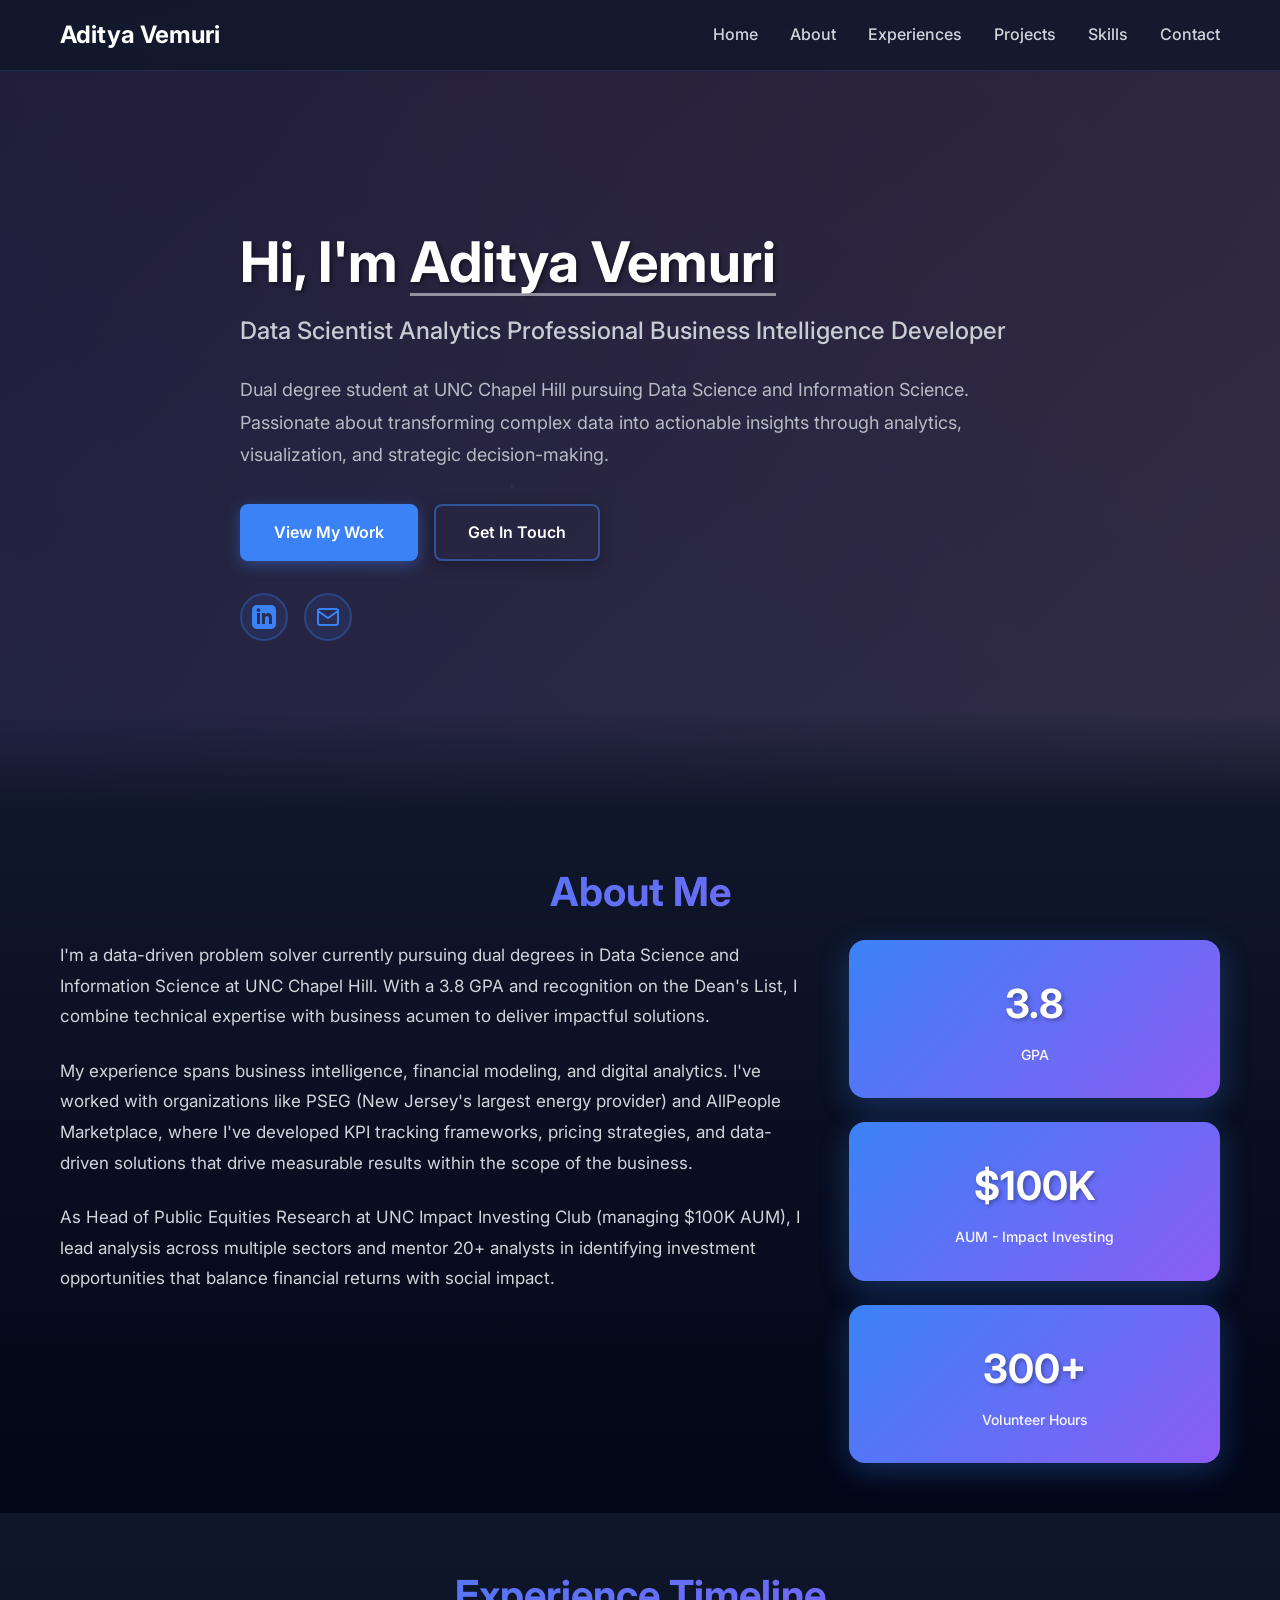
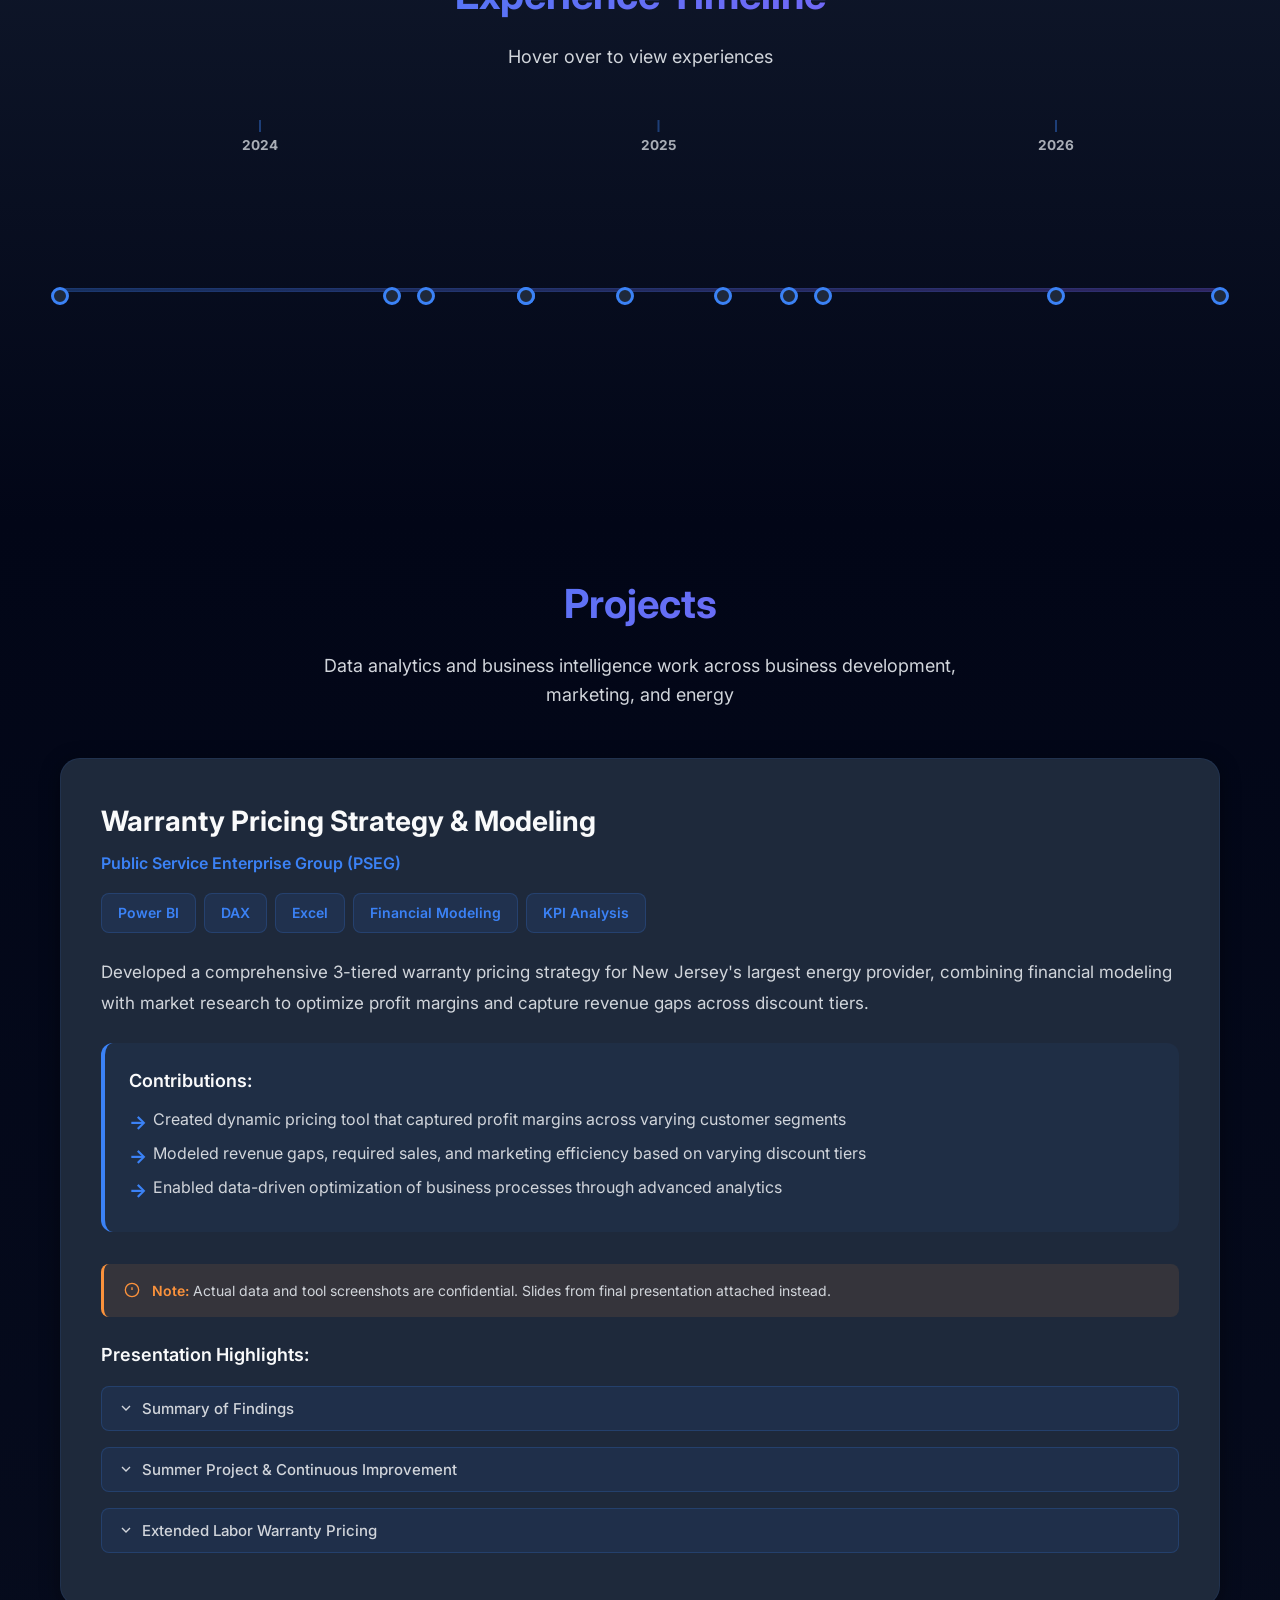
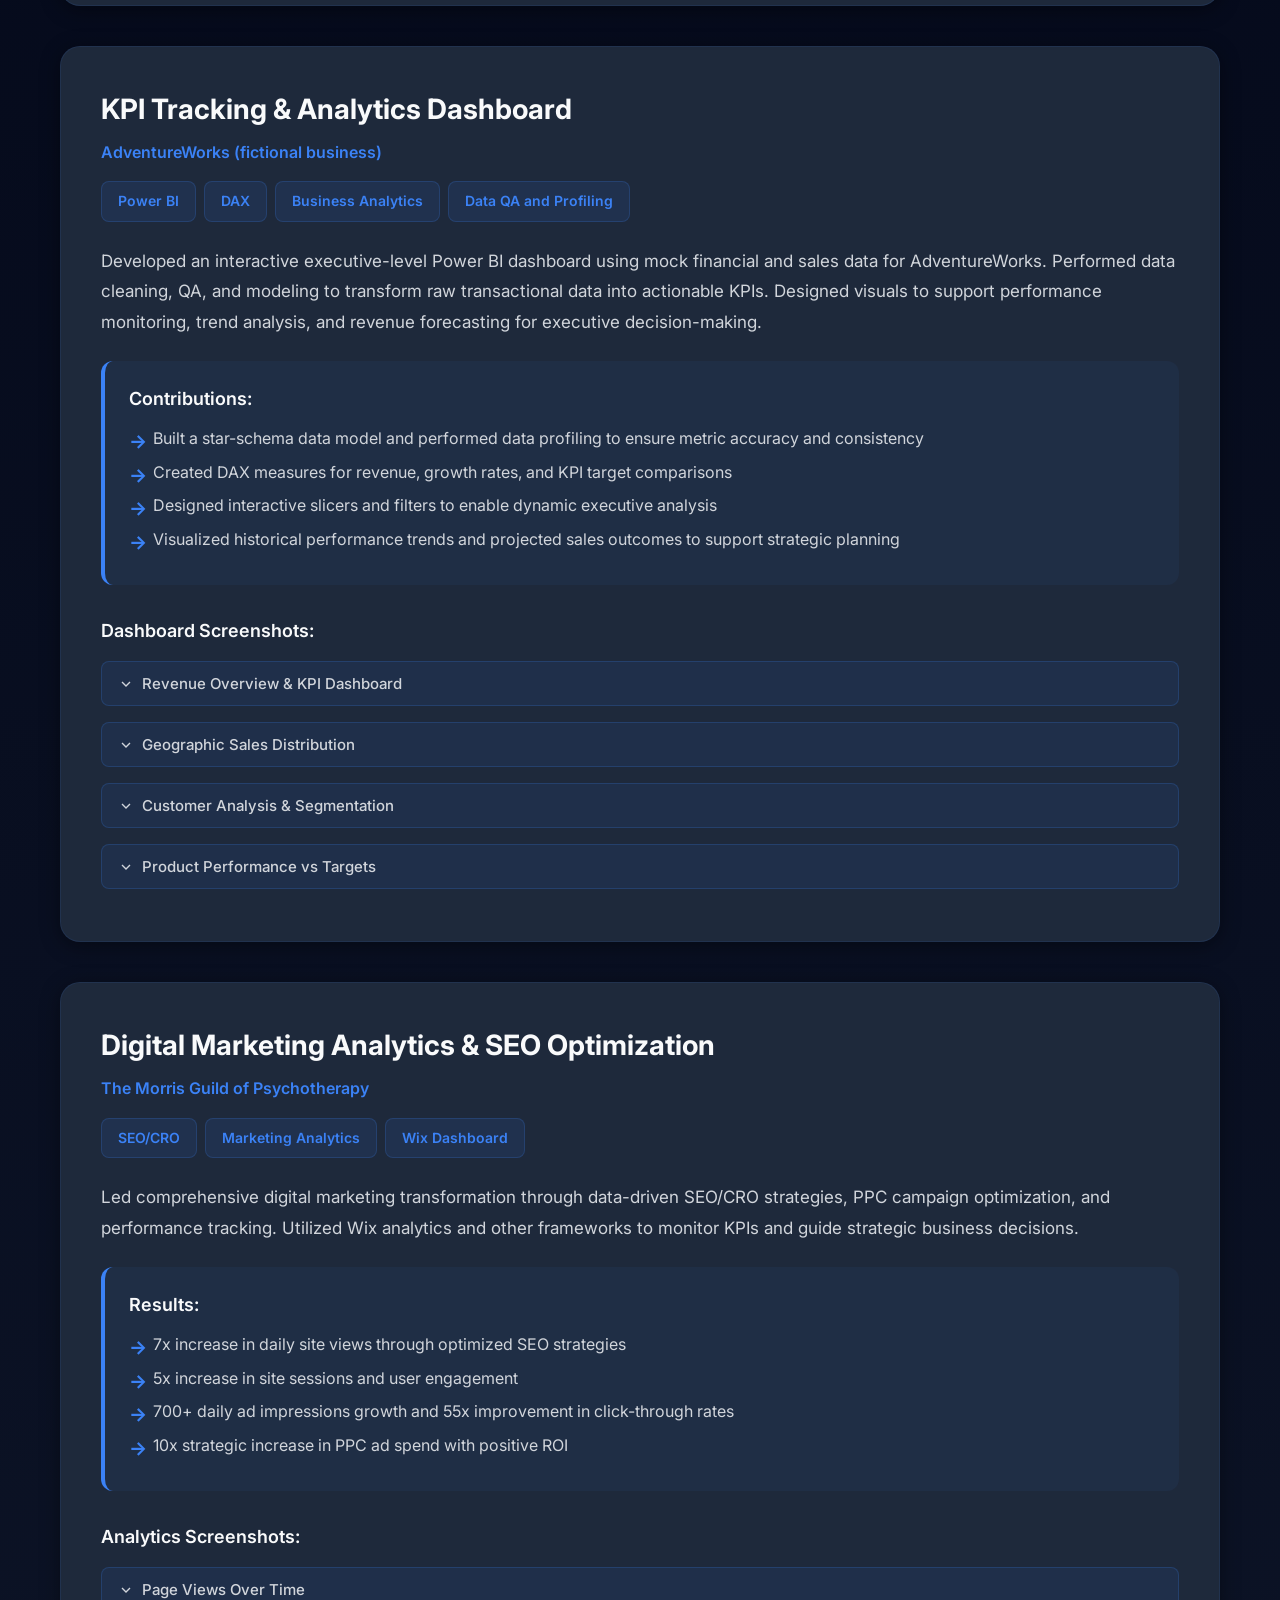
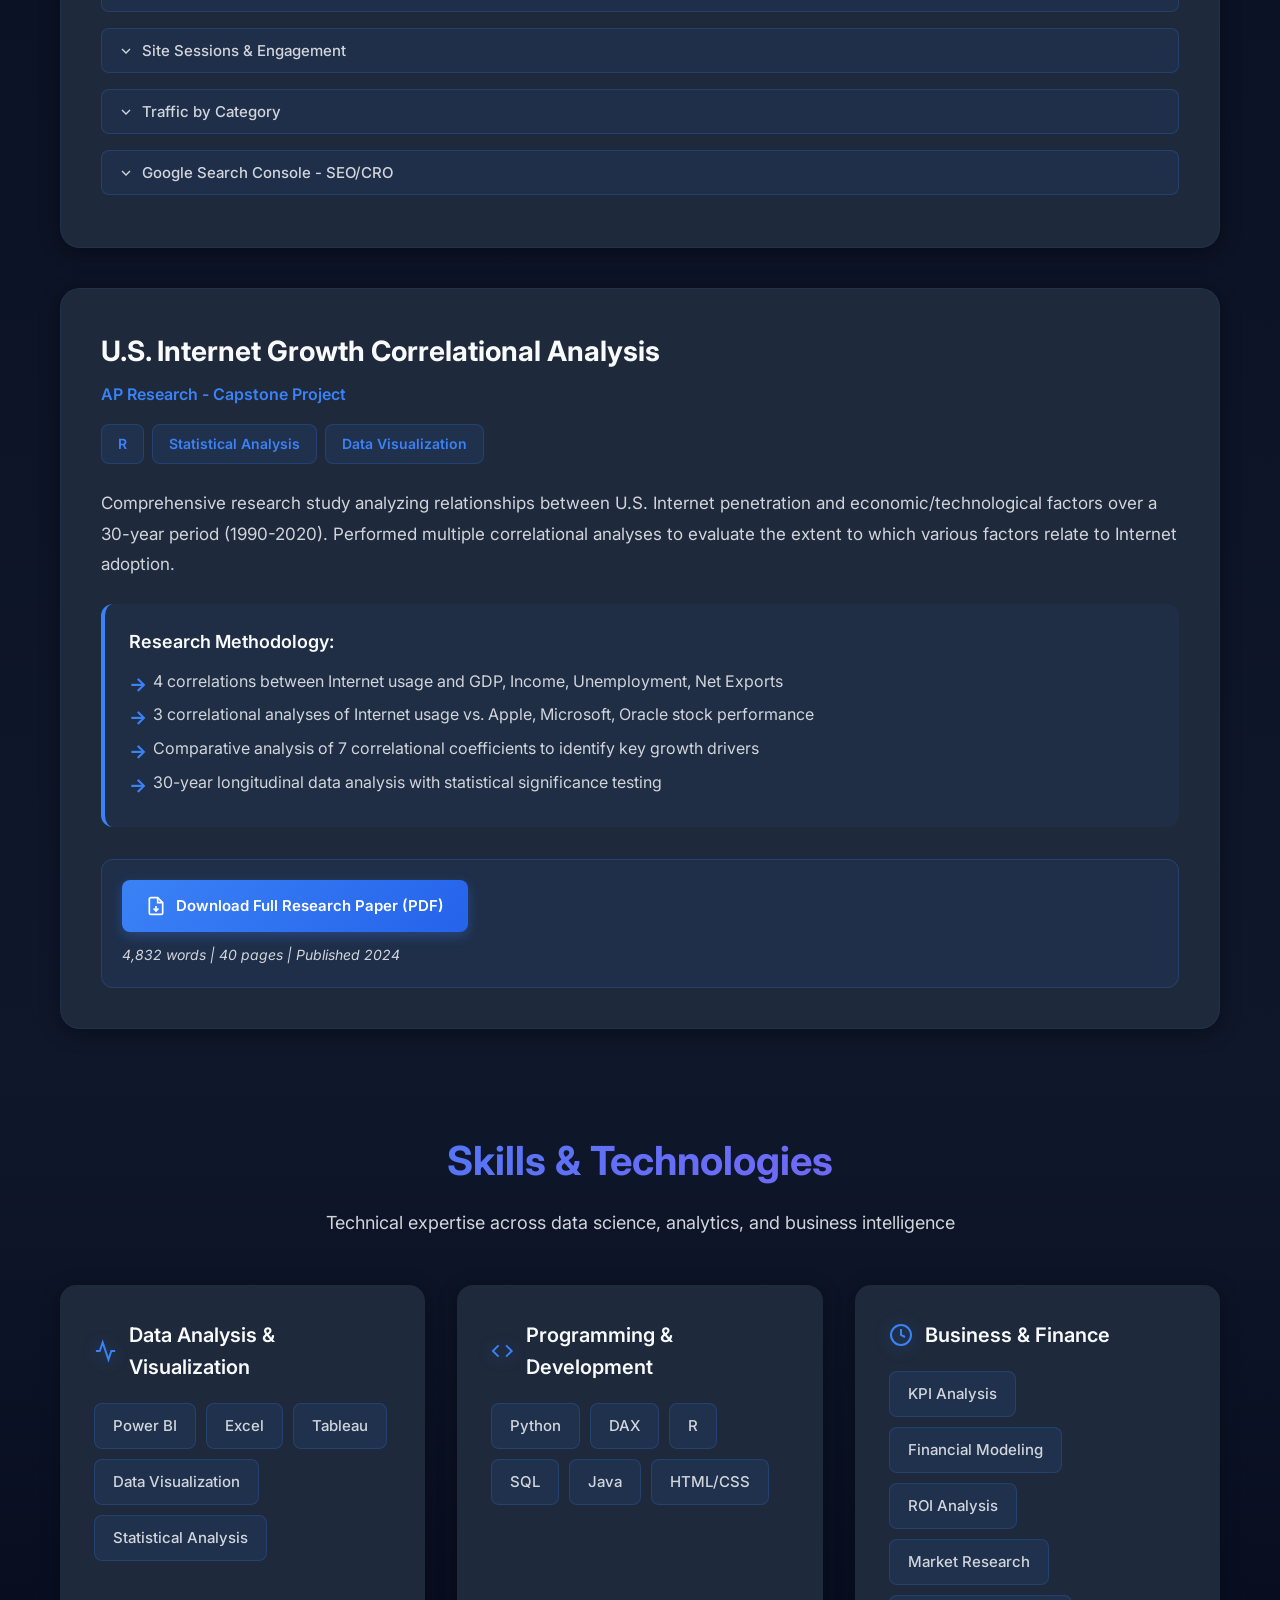
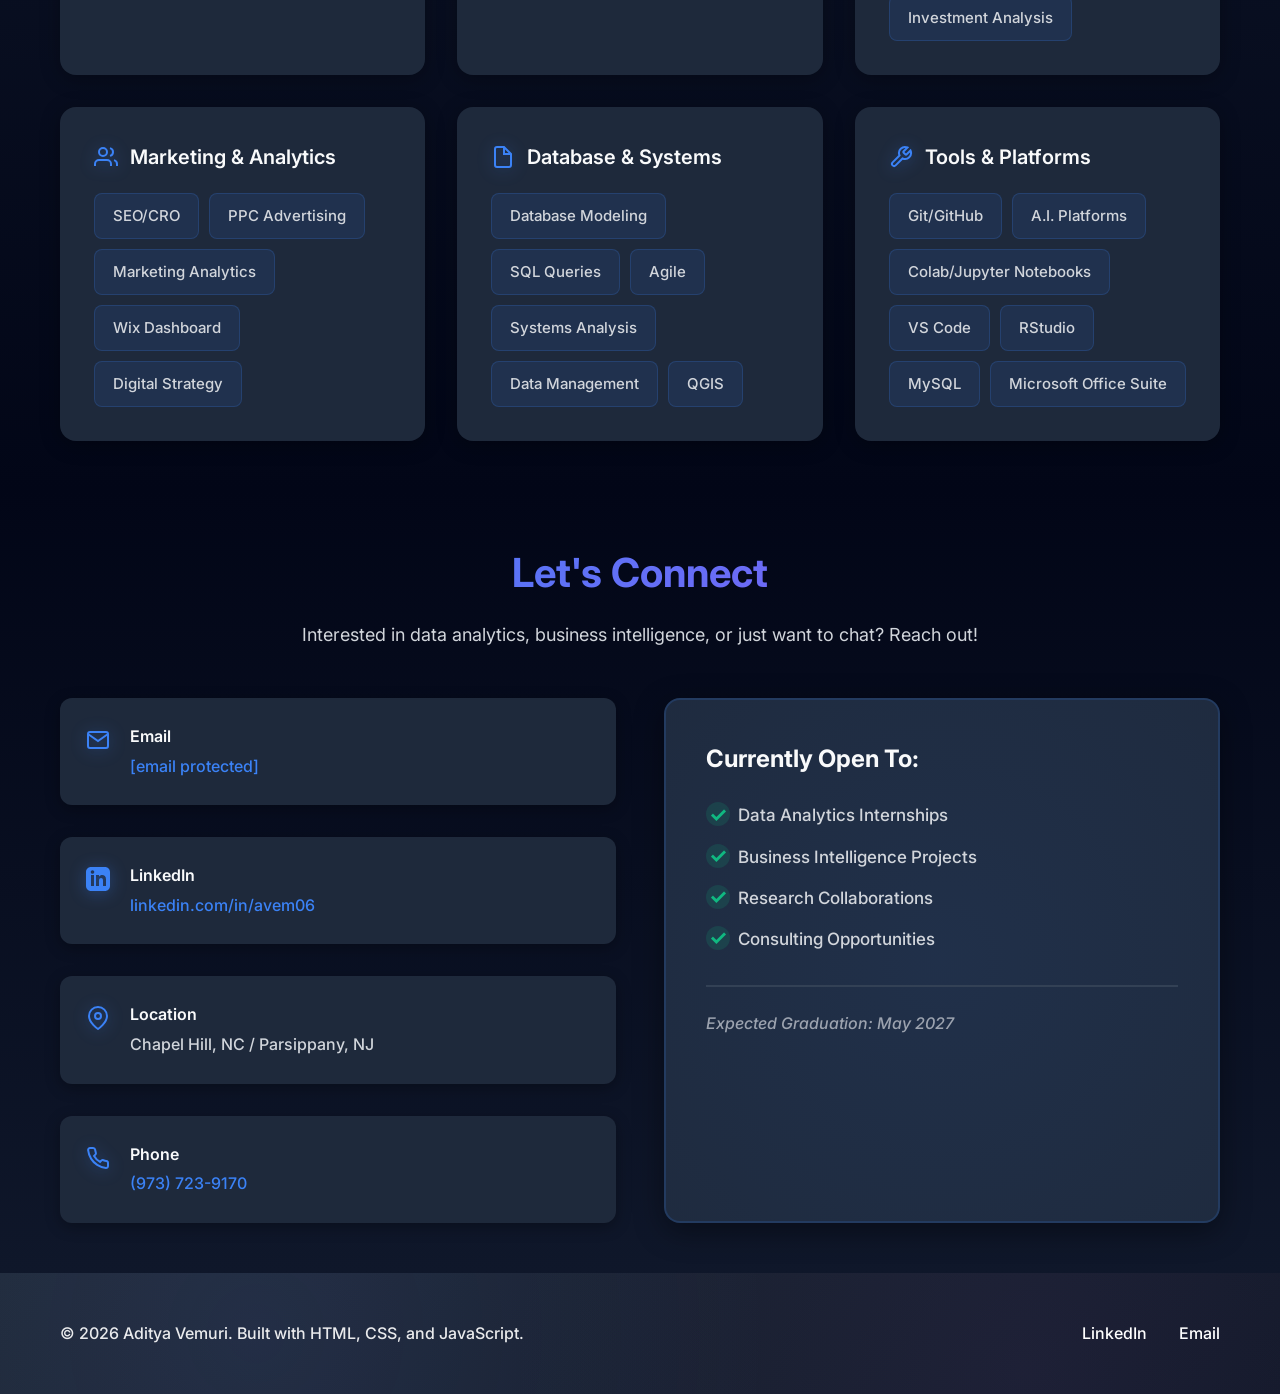
==== commit e19e758e: "Add files via upload" ====
--- a/index.html
+++ b/index.html
@@ -37,7 +37,9 @@
     <div class="container">
       <div class="hero-content">
         <h1 class="hero-title">Hi, I'm <span class="highlight">Aditya Vemuri</span></h1>
-        <p class="hero-subtitle">Data Science | Business Intelligence | Analytics</p>
+        <p class="hero-subtitle">Data Scientist 
+ Analytics Professional 
+ Business Intelligence Developer</p>
         <p class="hero-description">
           Dual degree student at UNC Chapel Hill pursuing Data Science and Information Science.
           Passionate about transforming complex data into actionable insights through analytics, visualization, and strategic decision-making.
@@ -52,7 +54,7 @@
               <path d="M19 0h-14c-2.761 0-5 2.239-5 5v14c0 2.761 2.239 5 5 5h14c2.762 0 5-2.239 5-5v-14c0-2.761-2.238-5-5-5zm-11 19h-3v-11h3v11zm-1.5-12.268c-.966 0-1.75-.79-1.75-1.764s.784-1.764 1.75-1.764 1.75.79 1.75 1.764-.783 1.764-1.75 1.764zm13.5 12.268h-3v-5.604c0-3.368-4-3.113-4 0v5.604h-3v-11h3v1.765c1.396-2.586 7-2.777 7 2.476v6.759z"/>
             </svg>
           </a>
-          <a href="/cdn-cgi/l/email-protection#4f2e392a223a3d260f3a212c612a2b3a" class="social-link">
+          <a href="/cdn-cgi/l/email-protection#48293e2d253d3a21083d262b662d2c3d" class="social-link">
             <svg xmlns="http://www.w3.org/2000/svg" width="24" height="24" viewBox="0 0 24 24" fill="none" stroke="currentColor" stroke-width="2">
               <path d="M4 4h16c1.1 0 2 .9 2 2v12c0 1.1-.9 2-2 2H4c-1.1 0-2-.9-2-2V6c0-1.1.9-2 2-2z"></path>
               <polyline points="22,6 12,13 2,6"></polyline>
@@ -85,8 +87,8 @@
         </div>
         <div class="about-stats">
           <div class="stat-card">
-            <div class="stat-number">3+ years</div>
-            <div class="stat-label">Professional Experience</div>
+            <div class="stat-number">3.8</div>
+            <div class="stat-label">GPA</div>
           </div>
           <div class="stat-card">
             <div class="stat-number">$100K</div>
@@ -395,50 +397,6 @@
             </ul>
           </div>
           
-          <!-- Research Visualizations with Individual Toggles -->
-          <div class="dashboard-section">
-            <h4 class="dashboard-section-title">Research Visualizations:</h4>
-            
-            <!-- Visualization 1: R-Scores Comparison -->
-            <div class="dashboard-item">
-              <button class="dashboard-toggle-btn" onclick="toggleImage(this)">
-                <svg xmlns="http://www.w3.org/2000/svg" width="16" height="16" viewBox="0 0 24 24" fill="none" stroke="currentColor" stroke-width="2">
-                  <polyline points="6 9 12 15 18 9"></polyline>
-                </svg>
-                Correlation Strength Comparison
-              </button>
-              <div class="dashboard-image-container" style="display: none;">
-                <img src="research-r-scores-cropped.png" alt="Relative Strength of Factors Influencing Internet Adoption" class="dashboard-image">
-              </div>
-            </div>
-            
-            <!-- Visualization 2: Indexed Growth Graph -->
-            <div class="dashboard-item">
-              <button class="dashboard-toggle-btn" onclick="toggleImage(this)">
-                <svg xmlns="http://www.w3.org/2000/svg" width="16" height="16" viewBox="0 0 24 24" fill="none" stroke="currentColor" stroke-width="2">
-                  <polyline points="6 9 12 15 18 9"></polyline>
-                </svg>
-                Normalized Growth Trends (1990-2020)
-              </button>
-              <div class="dashboard-image-container" style="display: none;">
-                <img src="research-indexed-graph.png" alt="Normalized Growth of Internet Adoption and Software Company Performance" class="dashboard-image">
-              </div>
-            </div>
-            
-            <!-- Visualization 3: Statistical Analysis Example -->
-            <div class="dashboard-item">
-              <button class="dashboard-toggle-btn" onclick="toggleImage(this)">
-                <svg xmlns="http://www.w3.org/2000/svg" width="16" height="16" viewBox="0 0 24 24" fill="none" stroke="currentColor" stroke-width="2">
-                  <polyline points="6 9 12 15 18 9"></polyline>
-                </svg>
-                Example Statistical Analysis
-              </button>
-              <div class="dashboard-image-container" style="display: none;">
-                <img src="research-correlation-enhanced.png" alt="Correlation Analysis: Internet Use vs Median Household Income" class="dashboard-image">
-              </div>
-            </div>
-          </div>
-          
           <!-- Research Paper Download -->
           <div class="research-download">
             <a href="research-paper.pdf" class="pdf-download-btn" download>
@@ -535,7 +493,7 @@
               <path d="M13 2H6a2 2 0 0 0-2 2v16a2 2 0 0 0 2 2h12a2 2 0 0 0 2-2V9z"></path>
               <polyline points="13 2 13 9 20 9"></polyline>
             </svg>
-            Databases & Systems
+            Database & Systems
           </h3>
           <div class="skill-tags">
             <span class="skill-tag">Database Modeling</span>
@@ -582,7 +540,7 @@
             </svg>
             <div>
               <h4>Email</h4>
-              <a href="/cdn-cgi/l/email-protection#e68790838b93948fa6938885c8838293"><span class="__cf_email__" data-cfemail="accddac9c1d9dec5ecd9c2cf82c9c8d9">[email&#160;protected]</span></a>
+              <a href="/cdn-cgi/l/email-protection#650413000810170c25100b064b000110"><span class="__cf_email__" data-cfemail="a3c2d5c6ced6d1cae3d6cdc08dc6c7d6">[email&#160;protected]</span></a>
             </div>
           </div>
           
@@ -637,4 +595,12 @@
     <div class="container">
       <p>&copy; 2025 Aditya Vemuri. Built with HTML, CSS, and JavaScript.</p>
       <div class="footer-links">
-        <a href="https://www.linkedin.com/in/avem06" target="_blank">Li+        <a href="https://www.linkedin.com/in/avem06" target="_blank">LinkedIn</a>
+        <a href="/cdn-cgi/l/email-protection#58392e3d352d2a31182d363b763d3c2d">Email</a>
+      </div>
+    </div>
+  </footer>
+
+  <script src="script.js"></script>
+</body>
+</html>
--- a/styles.css
+++ b/styles.css
@@ -1,3 +1,1558 @@
+/* Global Styles */
+* {
+  margin: 0;
+  padding: 0;
+  box-sizing: border-box;
+}
+:root {
+  --primary-color: #3b82f6;
+  --secondary-color: #2563eb;
+  --accent-color: #60a5fa;
+  --text-dark: #f9fafb;
+  --text-light: #d1d5db;
+  --text-muted: #9ca3af;
+  --bg-dark: #0f172a;
+  --bg-darker: #020617;
+  --bg-card: #1e293b;
+  --bg-card-hover: #334155;
+  --border-color: #334155;
+  --success-color: #10b981;
+  --warning-color: #f59e0b;
+  --shadow-sm: 0 1px 2px 0 rgba(0, 0, 0, 0.3);
+  --shadow-md: 0 4px 6px -1px rgba(0, 0, 0, 0.4);
+  --shadow-lg: 0 10px 15px -3px rgba(0, 0, 0, 0.5);
+  --shadow-xl: 0 20px 25px -5px rgba(0, 0, 0, 0.6);
+  --shadow-glow: 0 0 30px rgba(59, 130, 246, 0.3);
+  --gradient-1: linear-gradient(135deg, #3b82f6 0%, #8b5cf6 100%);
+  --gradient-2: linear-gradient(135deg, #ec4899 0%, #f43f5e 100%);
+  --gradient-3: linear-gradient(135deg, #06b6d4 0%, #3b82f6 100%);
+  --gradient-4: linear-gradient(135deg, #10b981 0%, #059669 100%);
+}
+body {
+  font-family: 'Inter', -apple-system, BlinkMacSystemFont, 'Segoe UI', Roboto, Oxygen, Ubuntu, Cantarell, sans-serif;
+  line-height: 1.6;
+  color: var(--text-dark);
+  background-color: var(--bg-dark);
+  overflow-x: hidden;
+}
+html {
+  scroll-behavior: smooth;
+}
+/* Animated background particles */
+body::before {
+  content: '';
+  position: fixed;
+  top: 0;
+  left: 0;
+  width: 100%;
+  height: 100%;
+  background:
+    radial-gradient(circle at 20% 50%, rgba(59, 130, 246, 0.05) 0%, transparent 50%),
+    radial-gradient(circle at 80% 80%, rgba(139, 92, 246, 0.05) 0%, transparent 50%),
+    radial-gradient(circle at 40% 20%, rgba(236, 72, 153, 0.05) 0%, transparent 50%);
+  pointer-events: none;
+  z-index: -1;
+}
+.container {
+  max-width: 1200px;
+  margin: 0 auto;
+  padding: 0 20px;
+}
+/* Navigation */
+.navbar {
+  background: rgba(15, 23, 42, 0.8);
+  backdrop-filter: blur(10px);
+  -webkit-backdrop-filter: blur(10px);
+  box-shadow: 0 4px 30px rgba(0, 0, 0, 0.3);
+  border-bottom: 1px solid rgba(59, 130, 246, 0.2);
+  position: fixed;
+  top: 0;
+  width: 100%;
+  z-index: 1000;
+  transition: all 0.3s ease;
+}
+.navbar .container {
+  display: flex;
+  justify-content: space-between;
+  align-items: center;
+  padding: 1rem 20px;
+}
+.nav-brand {
+  font-size: 1.5rem;
+  font-weight: 700;
+  color: #ffffff;
+  transition: transform 0.3s ease;
+}
+.nav-brand:hover {
+  transform: scale(1.05);
+}
+.nav-menu {
+  display: flex;
+  list-style: none;
+  gap: 2rem;
+}
+.nav-link {
+  color: var(--text-light);
+  text-decoration: none;
+  font-weight: 500;
+  transition: all 0.3s ease;
+  position: relative;
+  padding: 0.5rem 0;
+}
+.nav-link:hover {
+  color: var(--primary-color);
+}
+.nav-link::after {
+  content: '';
+  position: absolute;
+  bottom: 0;
+  left: 50%;
+  transform: translateX(-50%);
+  width: 0;
+  height: 2px;
+  background: linear-gradient(135deg, #3b82f6 0%, #8b5cf6 100%);
+  transition: width 0.3s ease;
+}
+.nav-link:hover::after {
+  width: 100%;
+}
+.hamburger {
+  display: none;
+  flex-direction: column;
+  cursor: pointer;
+  gap: 4px;
+}
+.hamburger span {
+  width: 25px;
+  height: 3px;
+  background: var(--primary-color);
+  transition: all 0.3s ease;
+  border-radius: 2px;
+}
+/* Hero Section */
+.hero {
+  padding: 140px 0 80px;
+  background: linear-gradient(135deg, #0f172a 0%, #1e293b 100%);
+  position: relative;
+  color: white;
+  min-height: 90vh;
+  display: flex;
+  align-items: center;
+  overflow: hidden;
+}
+/* Animated gradient overlay */
+.hero::before {
+  content: '';
+  position: absolute;
+  top: 0;
+  left: 0;
+  right: 0;
+  bottom: 0;
+  background: linear-gradient(45deg,
+    rgba(59, 130, 246, 0.1) 0%,
+    rgba(139, 92, 246, 0.1) 25%,
+    rgba(236, 72, 153, 0.1) 50%,
+    rgba(139, 92, 246, 0.1) 75%,
+    rgba(59, 130, 246, 0.1) 100%);
+  background-size: 400% 400%;
+  animation: gradientShift 15s ease infinite;
+  pointer-events: none;
+}
+@keyframes gradientShift {
+  0% { background-position: 0% 50%; }
+  50% { background-position: 100% 50%; }
+  100% { background-position: 0% 50%; }
+}
+/* Floating particles effect */
+.hero::after {
+  content: '';
+  position: absolute;
+  top: 0;
+  left: 0;
+  width: 100%;
+  height: 100%;
+  background-image:
+    radial-gradient(2px 2px at 20% 30%, rgba(59, 130, 246, 0.4), transparent),
+    radial-gradient(2px 2px at 60% 70%, rgba(139, 92, 246, 0.4), transparent),
+    radial-gradient(1px 1px at 50% 50%, rgba(236, 72, 153, 0.4), transparent),
+    radial-gradient(1px 1px at 80% 10%, rgba(59, 130, 246, 0.4), transparent),
+    radial-gradient(2px 2px at 90% 60%, rgba(139, 92, 246, 0.4), transparent),
+    radial-gradient(1px 1px at 33% 80%, rgba(236, 72, 153, 0.4), transparent),
+    radial-gradient(1px 1px at 70% 40%, rgba(59, 130, 246, 0.4), transparent);
+  background-size: 200% 200%;
+  background-position: 0% 0%;
+  opacity: 0.6;
+  animation: particlesFloat 20s linear infinite;
+  pointer-events: none;
+}
+@keyframes particlesFloat {
+  0% { background-position: 0% 0%; }
+  100% { background-position: 100% 100%; }
+}
+.hero-content {
+  max-width: 800px;
+  position: relative;
+  z-index: 1;
+}
+.hero-title {
+  font-size: 3.5rem;
+  font-weight: 700;
+  margin-bottom: 1rem;
+  line-height: 1.2;
+  text-shadow: 2px 2px 4px rgba(0, 0, 0, 0.5);
+  animation: fadeInUp 0.8s ease-out;
+}
+.highlight {
+  color: #ffffff;
+  position: relative;
+  display: inline-block;
+}
+.highlight::after {
+  content: '';
+  position: absolute;
+  bottom: 0;
+  left: 0;
+  width: 100%;
+  height: 3px;
+  background: #ffffff;
+  opacity: 0.5;
+}
+.hero-subtitle {
+  font-size: 1.5rem;
+  font-weight: 500;
+  margin-bottom: 1.5rem;
+  opacity: 0.95;
+  animation: fadeInUp 1s ease-out;
+  color: var(--text-light);
+}
+.hero-description {
+  font-size: 1.125rem;
+  line-height: 1.8;
+  margin-bottom: 2rem;
+  opacity: 0.85;
+  animation: fadeInUp 1.2s ease-out;
+  color: var(--text-light);
+}
+.hero-buttons {
+  display: flex;
+  gap: 1rem;
+  margin-bottom: 2rem;
+  flex-wrap: wrap;
+  animation: fadeInUp 1.4s ease-out;
+}
+.btn {
+  padding: 0.875rem 2rem;
+  border-radius: 8px;
+  text-decoration: none;
+  font-weight: 600;
+  transition: all 0.3s ease;
+  display: inline-block;
+  border: 2px solid transparent;
+  position: relative;
+  overflow: hidden;
+}
+.btn::before {
+  content: '';
+  position: absolute;
+  top: 50%;
+  left: 50%;
+  width: 0;
+  height: 0;
+  border-radius: 50%;
+  background: rgba(255, 255, 255, 0.2);
+  transform: translate(-50%, -50%);
+  transition: width 0.6s, height 0.6s;
+}
+.btn:hover::before {
+  width: 300px;
+  height: 300px;
+}
+.btn-primary {
+  background: #3b82f6;
+  color: white;
+  box-shadow: 0 4px 15px rgba(59, 130, 246, 0.4);
+}
+.btn-primary:hover {
+  transform: translateY(-3px);
+  box-shadow: 0 8px 25px rgba(59, 130, 246, 0.5);
+  background: #2563eb;
+}
+.btn-secondary {
+  background-color: transparent;
+  color: white;
+  border-color: rgba(59, 130, 246, 0.5);
+  box-shadow: 0 4px 15px rgba(0, 0, 0, 0.3);
+}
+.btn-secondary:hover {
+  background: linear-gradient(135deg, #3b82f6 0%, #8b5cf6 100%);
+  border-color: transparent;
+  transform: translateY(-3px);
+  box-shadow: 0 8px 25px rgba(59, 130, 246, 0.4);
+}
+.social-links {
+  display: flex;
+  gap: 1rem;
+  animation: fadeInUp 1.6s ease-out;
+}
+.social-link {
+  width: 48px;
+  height: 48px;
+  border-radius: 50%;
+  background: rgba(59, 130, 246, 0.1);
+  backdrop-filter: blur(10px);
+  display: flex;
+  align-items: center;
+  justify-content: center;
+  color: var(--primary-color);
+  transition: all 0.4s cubic-bezier(0.175, 0.885, 0.32, 1.275);
+  border: 2px solid rgba(59, 130, 246, 0.3);
+  position: relative;
+}
+.social-link svg {
+  transition: all 0.4s cubic-bezier(0.175, 0.885, 0.32, 1.275);
+  position: relative;
+  z-index: 1;
+}
+.social-link::before {
+  content: '';
+  position: absolute;
+  top: 0;
+  left: 0;
+  width: 100%;
+  height: 100%;
+  background: linear-gradient(135deg, #3b82f6 0%, #8b5cf6 100%);
+  border-radius: 50%;
+  transform: scale(0);
+  transition: transform 0.4s cubic-bezier(0.175, 0.885, 0.32, 1.275);
+}
+.social-link:hover {
+  transform: translateY(-5px) scale(1.1);
+  box-shadow: 0 10px 25px rgba(59, 130, 246, 0.4);
+  border-color: var(--primary-color);
+}
+.social-link:hover::before {
+  transform: scale(1);
+}
+.social-link:hover svg {
+  color: white;
+  transform: scale(1.2);
+}
+/* Section Styles */
+section {
+  padding: 50px 0;
+}
+.section-title {
+  font-size: 2.5rem;
+  font-weight: 700;
+  text-align: center;
+  margin-bottom: 1rem;
+  color: var(--text-dark);
+}
+.section-subtitle {
+  font-size: 1.125rem;
+  text-align: center;
+  color: var(--text-light);
+  margin-bottom: 3rem;
+  max-width: 700px;
+  margin-left: auto;
+  margin-right: auto;
+}
+/* About Section */
+.about {
+  background: linear-gradient(180deg, var(--bg-dark) 0%, var(--bg-darker) 100%);
+  position: relative;
+}
+.about::before {
+  content: '';
+  position: absolute;
+  top: -100px;
+  left: 0;
+  right: 0;
+  height: 100px;
+  background: linear-gradient(to bottom, transparent, var(--bg-dark));
+}
+.about-content {
+  display: grid;
+  grid-template-columns: 2fr 1fr;
+  gap: 3rem;
+  align-items: start;
+}
+.about-text p {
+  margin-bottom: 1.5rem;
+  font-size: 1.0625rem;
+  line-height: 1.8;
+  color: var(--text-light);
+}
+.about-stats {
+  display: flex;
+  flex-direction: column;
+  gap: 1.5rem;
+}
+.stat-card {
+  background: linear-gradient(135deg, #3b82f6 0%, #8b5cf6 100%);
+  padding: 2rem;
+  border-radius: 16px;
+  text-align: center;
+  color: white;
+  box-shadow: 0 8px 30px rgba(59, 130, 246, 0.3);
+  transition: all 0.4s cubic-bezier(0.175, 0.885, 0.32, 1.275);
+  position: relative;
+  overflow: hidden;
+}
+.stat-card::before {
+  content: '';
+  position: absolute;
+  top: -50%;
+  left: -50%;
+  width: 200%;
+  height: 200%;
+  background: radial-gradient(circle, rgba(255, 255, 255, 0.1) 0%, transparent 70%);
+  transform: scale(0);
+  transition: transform 0.6s ease;
+}
+.stat-card:hover {
+  transform: translateY(-8px) scale(1.03);
+  box-shadow: 0 15px 40px rgba(59, 130, 246, 0.5);
+}
+.stat-card:hover::before {
+  transform: scale(1);
+}
+.stat-number {
+  font-size: 2.5rem;
+  font-weight: 700;
+  margin-bottom: 0.5rem;
+  text-shadow: 2px 2px 4px rgba(0, 0, 0, 0.3);
+  position: relative;
+  z-index: 1;
+}
+.stat-label {
+  font-size: 0.875rem;
+  opacity: 0.95;
+  font-weight: 500;
+  position: relative;
+  z-index: 1;
+}
+/* Projects Section */
+.projects {
+  background: linear-gradient(180deg, var(--bg-darker) 0%, var(--bg-dark) 100%);
+  position: relative;
+}
+.projects-grid {
+  display: grid;
+  grid-template-columns: 1fr;
+  gap: 2.5rem;
+}
+.project-card {
+  background: var(--bg-card);
+  border-radius: 20px;
+  padding: 2.5rem;
+  box-shadow: 0 4px 20px rgba(0, 0, 0, 0.4);
+  transition: all 0.4s cubic-bezier(0.175, 0.885, 0.32, 1.275);
+  border: 1px solid rgba(59, 130, 246, 0.1);
+  position: relative;
+  overflow: hidden;
+}
+.project-card::before {
+  content: '';
+  position: absolute;
+  top: 0;
+  left: 0;
+  width: 100%;
+  height: 4px;
+  background: linear-gradient(135deg, #3b82f6 0%, #8b5cf6 100%);
+  transform: scaleX(0);
+  transition: transform 0.4s ease;
+}
+.project-card:hover::before {
+  transform: scaleX(1);
+}
+/* Removed per-card color overrides for project cards to keep a single accent */
+/* (previous nth-child(2/3/4) blocks deleted) */
+
+.project-card:hover {
+  box-shadow: 0 15px 50px rgba(0, 0, 0, 0.6), 0 0 40px rgba(59, 130, 246, 0.2);
+  transform: translateY(-10px);
+  border-color: rgba(59, 130, 246, 0.3);
+  background: var(--bg-card-hover);
+}
+.project-header {
+  margin-bottom: 1rem;
+}
+.project-title {
+  font-size: 1.75rem;
+  font-weight: 700;
+  color: var(--text-dark);
+  margin-bottom: 0.5rem;
+  transition: color 0.3s ease;
+}
+.project-card:hover .project-title {
+  background: linear-gradient(135deg, #3b82f6 0%, #8b5cf6 100%);
+  -webkit-background-clip: text;
+  -webkit-text-fill-color: transparent;
+  background-clip: text;
+}
+.project-company {
+  color: var(--primary-color);
+  font-weight: 600;
+  font-size: 1rem;
+  display: inline-flex;
+  align-items: center;
+  gap: 0.5rem;
+}
+.project-tags {
+  display: flex;
+  flex-wrap: wrap;
+  gap: 0.5rem;
+  margin-bottom: 1.5rem;
+}
+.tag {
+  background: rgba(59, 130, 246, 0.1);
+  color: var(--primary-color);
+  padding: 0.5rem 1rem;
+  border-radius: 8px;
+  font-size: 0.875rem;
+  font-weight: 600;
+  border: 1px solid rgba(59, 130, 246, 0.2);
+  transition: all 0.3s cubic-bezier(0.175, 0.885, 0.32, 1.275);
+}
+.tag:hover {
+  background: linear-gradient(135deg, #3b82f6 0%, #8b5cf6 100%);
+  color: white;
+  transform: translateY(-2px) scale(1.05);
+  box-shadow: 0 4px 12px rgba(59, 130, 246, 0.4);
+  border-color: transparent;
+}
+.project-description {
+  font-size: 1.0625rem;
+  line-height: 1.8;
+  color: var(--text-light);
+  margin-bottom: 1.5rem;
+}
+.project-results {
+  margin-bottom: 2rem;
+  background: rgba(59, 130, 246, 0.05);
+  padding: 1.5rem;
+  border-radius: 12px;
+  border-left: 4px solid var(--primary-color);
+}
+.project-results h4 {
+  font-size: 1.125rem;
+  font-weight: 600;
+  color: var(--text-dark);
+  margin-bottom: 0.75rem;
+  display: flex;
+  align-items: center;
+  gap: 0.5rem;
+}
+.project-results ul {
+  list-style: none;
+  padding-left: 0;
+}
+.project-results li {
+  padding-left: 1.5rem;
+  position: relative;
+  margin-bottom: 0.5rem;
+  color: var(--text-light);
+  line-height: 1.6;
+}
+.project-results li::before {
+  content: "→";
+  position: absolute;
+  left: 0;
+  color: var(--primary-color);
+  font-weight: 700;
+  font-size: 1.2rem;
+}
+.project-embed-placeholder {
+  background: rgba(30, 41, 59, 0.5);
+  border: 2px dashed var(--border-color);
+  border-radius: 16px;
+  padding: 3rem;
+  margin-bottom: 1.5rem;
+  min-height: 300px;
+  display: flex;
+  align-items: center;
+  justify-content: center;
+  transition: all 0.3s ease;
+}
+.project-embed-placeholder:hover {
+  background: rgba(59, 130, 246, 0.05);
+  border-color: var(--primary-color);
+}
+.embed-message {
+  text-align: center;
+  color: var(--text-light);
+}
+.embed-message svg {
+  margin-bottom: 1rem;
+  opacity: 0.6;
+  color: var(--primary-color);
+  transition: all 0.3s ease;
+}
+.project-embed-placeholder:hover .embed-message svg {
+  opacity: 1;
+  transform: scale(1.1);
+}
+.embed-message p {
+  font-size: 1.125rem;
+  font-weight: 600;
+  margin-bottom: 0.5rem;
+  color: var(--text-dark);
+}
+.embed-message small {
+  font-size: 0.875rem;
+  color: var(--text-muted);
+}
+.project-links {
+  display: flex;
+  gap: 1rem;
+}
+.project-link {
+  color: var(--primary-color);
+  text-decoration: none;
+  font-weight: 600;
+  transition: all 0.3s cubic-bezier(0.175, 0.885, 0.32, 1.275);
+  display: inline-flex;
+  align-items: center;
+  gap: 0.5rem;
+  padding: 0.5rem 1rem;
+  border-radius: 8px;
+  background: rgba(59, 130, 246, 0.1);
+  border: 1px solid rgba(59, 130, 246, 0.2);
+}
+.project-link:hover {
+  background: linear-gradient(135deg, #3b82f6 0%, #8b5cf6 100%);
+  color: white;
+  transform: translateX(5px);
+  box-shadow: 0 4px 12px rgba(59, 130, 246, 0.4);
+  border-color: transparent;
+}
+/* Skills Section */
+.skills {
+  background: linear-gradient(180deg, var(--bg-dark) 0%, var(--bg-darker) 100%);
+  position: relative;
+}
+.skills-grid {
+  display: grid;
+  grid-template-columns: repeat(auto-fit, minmax(350px, 1fr));
+  gap: 2rem;
+}
+.skill-category {
+  background: var(--bg-card);
+  padding: 2rem;
+  border-radius: 16px;
+  transition: all 0.4s cubic-bezier(0.175, 0.885, 0.32, 1.275);
+  border: 2px solid transparent;
+  box-shadow: 0 4px 20px rgba(0, 0, 0, 0.3);
+  position: relative;
+  overflow: hidden;
+}
+.skill-category::before {
+  content: '';
+  position: absolute;
+  top: 0;
+  left: 0;
+  width: 100%;
+  height: 100%;
+  background: linear-gradient(135deg, #3b82f6 0%, #8b5cf6 100%);
+  opacity: 0;
+  transition: opacity 0.4s ease;
+  z-index: 0;
+}
+.skill-category:hover::before {
+  opacity: 0.05;
+}
+.skill-category:hover {
+  box-shadow: 0 12px 40px rgba(0, 0, 0, 0.5), 0 0 30px rgba(59, 130, 246, 0.2);
+  transform: translateY(-8px);
+  border-color: rgba(59, 130, 246, 0.4); /* unified blue */
+  background: var(--bg-card-hover);
+}
+.skill-category-title {
+  font-size: 1.25rem;
+  font-weight: 600;
+  color: var(--text-dark);
+  margin-bottom: 1.25rem;
+  display: flex;
+  align-items: center;
+  gap: 0.75rem;
+  position: relative;
+  z-index: 1;
+}
+/* Make ALL skill icons blue like Data Analysis & Visualization */
+.skill-category-title svg {
+  color: var(--primary-color);
+  transition: all 0.4s cubic-bezier(0.175, 0.885, 0.32, 1.275);
+  filter: drop-shadow(0 2px 8px rgba(59, 130, 246, 0.4));
+}
+.skill-category:hover .skill-category-title svg {
+  transform: scale(1.3) rotate(5deg);
+  filter: drop-shadow(0 4px 12px rgba(59, 130, 246, 0.6));
+}
+/* Removed per-card icon color overrides and hover border overrides */
+/* (previous nth-child(2..6) blocks deleted) */
+
+.skill-tags {
+  display: flex;
+  flex-wrap: wrap;
+  gap: 0.625rem;
+  position: relative;
+  z-index: 1;
+}
+.skill-tag {
+  background: rgba(59, 130, 246, 0.1);
+  color: var(--text-light);
+  padding: 0.625rem 1.125rem;
+  border-radius: 8px;
+  font-size: 0.9375rem;
+  font-weight: 500;
+  border: 1px solid rgba(59, 130, 246, 0.2);
+  transition: all 0.3s cubic-bezier(0.175, 0.885, 0.32, 1.275);
+  cursor: default;
+}
+.skill-tag:hover {
+  background: linear-gradient(135deg, #3b82f6 0%, #8b5cf6 100%);
+  color: white;
+  border-color: transparent;
+  transform: translateY(-3px) scale(1.05);
+  box-shadow: 0 6px 20px rgba(59, 130, 246, 0.4);
+}
+/* Contact Section */
+.contact {
+  background: linear-gradient(180deg, var(--bg-darker) 0%, var(--bg-dark) 100%);
+  position: relative;
+}
+.contact-content {
+  display: grid;
+  grid-template-columns: 1fr 1fr;
+  gap: 3rem;
+  margin-top: 3rem;
+}
+.contact-info {
+  display: flex;
+  flex-direction: column;
+  gap: 2rem;
+}
+.contact-item {
+  display: flex;
+  gap: 1.25rem;
+  align-items: start;
+  padding: 1.5rem;
+  background: var(--bg-card);
+  border-radius: 12px;
+  box-shadow: 0 4px 15px rgba(0, 0, 0, 0.3);
+  transition: all 0.3s cubic-bezier(0.175, 0.885, 0.32, 1.275);
+  border: 2px solid transparent;
+}
+.contact-item:hover {
+  transform: translateX(8px);
+  box-shadow: 0 8px 25px rgba(0, 0, 0, 0.4), 0 0 20px rgba(59, 130, 246, 0.2);
+  border-color: rgba(59, 130, 246, 0.3);
+  background: var(--bg-card-hover);
+}
+.contact-item svg {
+  color: var(--primary-color);
+  flex-shrink: 0;
+  margin-top: 0.25rem;
+  transition: all 0.4s cubic-bezier(0.175, 0.885, 0.32, 1.275);
+  filter: drop-shadow(0 2px 8px rgba(59, 130, 246, 0.4));
+}
+.contact-item:hover svg {
+  transform: scale(1.3) rotate(5deg);
+  filter: drop-shadow(0 4px 12px rgba(59, 130, 246, 0.6));
+}
+.contact-item h4 {
+  font-size: 1rem;
+  font-weight: 600;
+  color: var(--text-dark);
+  margin-bottom: 0.25rem;
+}
+.contact-item a {
+  color: var(--primary-color);
+  text-decoration: none;
+  transition: all 0.3s ease;
+  font-weight: 500;
+}
+.contact-item a:hover {
+  color: var(--accent-color);
+  text-decoration: underline;
+}
+.contact-item p {
+  color: var(--text-light);
+  font-weight: 500;
+}
+.contact-cta {
+  background: var(--bg-card);
+  padding: 2.5rem;
+  border-radius: 16px;
+  box-shadow: 0 8px 30px rgba(0, 0, 0, 0.4);
+  border: 2px solid rgba(59, 130, 246, 0.2);
+  position: relative;
+  overflow: hidden;
+}
+.contact-cta::before {
+  content: '';
+  position: absolute;
+  top: -50%;
+  right: -50%;
+  width: 200%;
+  height: 200%;
+  background: radial-gradient(circle, rgba(59, 130, 246, 0.08) 0%, transparent 70%);
+  animation: rotateGradient 10s linear infinite;
+}
+@keyframes rotateGradient {
+  0% { transform: rotate(0deg); }
+  100% { transform: rotate(360deg); }
+}
+.contact-cta h3 {
+  font-size: 1.5rem;
+  font-weight: 700;
+  color: var(--text-dark);
+  margin-bottom: 1.5rem;
+  position: relative;
+  z-index: 1;
+  display: flex;
+  align-items: center;
+  gap: 0.5rem;
+}
+.contact-cta ul {
+  list-style: none;
+  padding-left: 0;
+  margin-bottom: 2rem;
+  position: relative;
+  z-index: 1;
+}
+.contact-cta li {
+  padding-left: 2rem;
+  position: relative;
+  margin-bottom: 0.875rem;
+  color: var(--text-light);
+  font-size: 1.0625rem;
+  font-weight: 500;
+  transition: all 0.3s ease;
+}
+.contact-cta li::before {
+  content: "✓";
+  position: absolute;
+  left: 0;
+  color: var(--success-color);
+  font-weight: 700;
+  font-size: 1.3rem;
+  transition: all 0.3s ease;
+  width: 24px;
+  height: 24px;
+  display: flex;
+  align-items: center;
+  justify-content: center;
+  background: rgba(16, 185, 129, 0.15);
+  border-radius: 50%;
+}
+.contact-cta li:hover {
+  color: var(--text-dark);
+  transform: translateX(5px);
+}
+.contact-cta li:hover::before {
+  background: var(--success-color);
+  color: white;
+  transform: scale(1.2);
+  box-shadow: 0 0 15px rgba(16, 185, 129, 0.5);
+}
+.graduation-note {
+  color: var(--text-muted);
+  font-style: italic;
+  padding-top: 1.5rem;
+  border-top: 2px solid var(--border-color);
+  position: relative;
+  z-index: 1;
+  font-weight: 500;
+}
+/* Footer */
+.footer {
+  background: linear-gradient(135deg, #1f2937 0%, #111827 100%);
+  color: white;
+  padding: 2.5rem 0;
+  text-align: center;
+  position: relative;
+  overflow: hidden;
+}
+.footer::before {
+  content: '';
+  position: absolute;
+  top: 0;
+  left: 0;
+  right: 0;
+  bottom: 0;
+  background:
+    radial-gradient(circle at 20% 50%, rgba(102, 126, 234, 0.1) 0%, transparent 50%),
+    radial-gradient(circle at 80% 80%, rgba(118, 75, 162, 0.1) 0%, transparent 50%);
+  pointer-events: none;
+}
+.footer .container {
+  display: flex;
+  justify-content: space-between;
+  align-items: center;
+  position: relative;
+  z-index: 1;
+}
+.footer p {
+  opacity: 0.9;
+  font-weight: 500;
+}
+.footer-links {
+  display: flex;
+  gap: 2rem;
+}
+.footer-links a {
+  color: white;
+  text-decoration: none;
+  transition: all 0.3s ease;
+  font-weight: 500;
+  position: relative;
+  padding: 0.5rem 0;
+}
+.footer-links a::after {
+  content: '';
+  position: absolute;
+  bottom: 0;
+  left: 0;
+  width: 0;
+  height: 2px;
+  background: linear-gradient(90deg, #fbbf24, #f59e0b);
+  transition: width 0.3s ease;
+}
+.footer-links a:hover::after {
+  width: 100%;
+}
+.footer-links a:hover {
+  color: #fbbf24;
+  transform: translateY(-2px);
+}
+/* Responsive Design */
+@media (max-width: 968px) {
+  .about-content {
+    grid-template-columns: 1fr;
+  }
+  .contact-content {
+    grid-template-columns: 1fr;
+  }
+  .skills-grid {
+    grid-template-columns: 1fr;
+  }
+}
+@media (max-width: 768px) {
+  .nav-menu {
+    position: fixed;
+    left: -100%;
+    top: 70px;
+    flex-direction: column;
+    background-color: var(--bg-white);
+    width: 100%;
+    text-align: center;
+    transition: left 0.3s ease;
+    box-shadow: var(--shadow-lg);
+    padding: 2rem 0;
+  }
+  .nav-menu.active {
+    left: 0;
+  }
+  .hamburger {
+    display: flex;
+  }
+  .hero-title {
+    font-size: 2.5rem;
+  }
+  .hero-subtitle {
+    font-size: 1.25rem;
+  }
+  .hero-buttons {
+    flex-direction: column;
+  }
+  .btn {
+    width: 100%;
+    text-align: center;
+  }
+  .section-title {
+    font-size: 2rem;
+  }
+  .project-card {
+    padding: 1.5rem;
+  }
+  .footer .container {
+    flex-direction: column;
+    gap: 1rem;
+  }
+}
+@media (max-width: 480px) {
+  .hero {
+    padding: 120px 0 60px;
+  }
+  .hero-title {
+    font-size: 2rem;
+  }
+  .hero-subtitle {
+    font-size: 1.125rem;
+  }
+  section {
+    padding: 40px 0;
+  }
+  .stat-number {
+    font-size: 2rem;
+  }
+}
+/* Animation */
+@keyframes fadeInUp {
+  from {
+    opacity: 0;
+    transform: translateY(30px);
+  }
+  to {
+    opacity: 1;
+    transform: translateY(0);
+  }
+}
+@keyframes float {
+  0%, 100% {
+    transform: translateY(0px);
+  }
+  50% {
+    transform: translateY(-20px);
+  }
+}
+@keyframes pulse {
+  0%, 100% { transform: scale(1); }
+  50% { transform: scale(1.05); }
+}
+@keyframes shimmer {
+  0% { background-position: -1000px 0; }
+  100% { background-position: 1000px 0; }
+}
+.project-card,
+.skill-category,
+.stat-card,
+.contact-item {
+  animation: fadeInUp 0.6s ease-out;
+}
+/* Scroll reveal animation */
+.scroll-reveal {
+  opacity: 0;
+  transform: translateY(50px);
+  transition: all 0.8s cubic-bezier(0.175, 0.885, 0.32, 1.275);
+}
+.scroll-reveal.revealed {
+  opacity: 1;
+  transform: translateY(0);
+}
+/* Loading shimmer effect for placeholders */
+.shimmer {
+  background: linear-gradient(
+    90deg,
+    rgba(255, 255, 255, 0) 0%,
+    rgba(255, 255, 255, 0.2) 20%,
+    rgba(255, 255, 255, 0.5) 60%,
+    rgba(255, 255, 255, 0)
+  );
+  animation: shimmer 2s infinite;
+  background-size: 1000px 100%;
+}
+/* Dark Theme Section Title Enhancement */
+.section-title {
+  background: linear-gradient(135deg, #3b82f6 0%, #8b5cf6 100%);
+  -webkit-background-clip: text;
+  -webkit-text-fill-color: transparent;
+  background-clip: text;
+}
+/* Experience Timeline Section */
+.experience {
+  background: linear-gradient(180deg, var(--bg-dark) 0%, var(--bg-darker) 100%);
+  position: relative;
+  overflow: visible;
+}
+.timeline {
+  position: relative;
+  max-width: 900px;
+  margin: 0 auto;
+  padding: 2rem 0;
+}
+/* Vertical line */
+.timeline::before {
+  content: '';
+  position: absolute;
+  left: 30px;
+  top: 0;
+  bottom: 0;
+  width: 2px;
+  background: linear-gradient(180deg, rgba(59, 130, 246, 0.5) 0%, rgba(139, 92, 246, 0.5) 100%);
+}
+.timeline-item {
+  position: relative;
+  padding-left: 80px;
+  padding-bottom: 3rem;
+  transition: all 0.3s ease;
+}
+.timeline-item:last-child {
+  padding-bottom: 0;
+}
+.timeline-item:hover {
+  transform: translateX(5px);
+}
+.timeline-dot {
+  position: absolute;
+  left: 21px;
+  top: 0;
+  width: 20px;
+  height: 20px;
+  background: var(--bg-card);
+  border: 3px solid #3b82f6;
+  border-radius: 50%;
+  z-index: 2;
+  transition: all 0.4s cubic-bezier(0.175, 0.885, 0.32, 1.275);
+  box-shadow: 0 0 0 0 rgba(59, 130, 246, 0.4);
+}
+.timeline-item:hover .timeline-dot {
+  transform: scale(1.3);
+  background: #3b82f6;
+  border-color: #3b82f6;
+  box-shadow: 0 0 20px rgba(59, 130, 246, 0.6);
+}
+.timeline-content {
+  background: var(--bg-card);
+  padding: 1.5rem 2rem;
+  border-radius: 12px;
+  box-shadow: 0 4px 15px rgba(0, 0, 0, 0.3);
+  border-left: 3px solid #3b82f6;
+  transition: all 0.3s ease;
+}
+.timeline-item:hover .timeline-content {
+  box-shadow: 0 8px 25px rgba(0, 0, 0, 0.4), 0 0 20px rgba(59, 130, 246, 0.2);
+  background: var(--bg-card-hover);
+}
+.timeline-date {
+  display: inline-block;
+  background: rgba(59, 130, 246, 0.1);
+  color: #3b82f6;
+  padding: 0.25rem 0.75rem;
+  border-radius: 6px;
+  font-size: 0.875rem;
+  font-weight: 600;
+  margin-bottom: 0.75rem;
+  border: 1px solid rgba(59, 130, 246, 0.2);
+}
+.timeline-title {
+  font-size: 1.25rem;
+  font-weight: 700;
+  color: var(--text-dark);
+  margin-bottom: 0.5rem;
+}
+.timeline-company {
+  color: #3b82f6;
+  font-weight: 600;
+  font-size: 1rem;
+  margin-bottom: 0.75rem;
+  display: flex;
+  align-items: center;
+  gap: 0.5rem;
+}
+.timeline-description {
+  color: var(--text-light);
+  line-height: 1.6;
+  font-size: 0.9375rem;
+}
+/* Responsive Timeline */
+@media (max-width: 768px) {
+  .timeline::before {
+    left: 15px;
+  }
+  .timeline-item {
+    padding-left: 50px;
+  }
+  .timeline-dot {
+    left: 6px;
+  }
+}
+
+/* =========================
+   Horizontal Experience Timeline
+/* ===========================
+   Horizontal Timeline Styles
+   =========================== */
+.experience-horizontal .timeline-h {
+  position: relative;
+  padding: 80px 0 180px;
+}
+
+/* Track */
+.experience-horizontal .timeline-track {
+  position: relative;
+  height: 4px;
+  border-radius: 2px;
+  background: linear-gradient(90deg, rgba(59,130,246,0.3) 0%, rgba(139,92,246,0.3) 100%);
+  box-shadow: 0 0 0 1px rgba(59,130,246,0.1) inset;
+  margin-top: 88px;
+}
+
+/* Item container - positioned on the track */
+.experience-horizontal .tl-item {
+  --pos: 50%;
+  position: absolute;
+  top: 50%;
+  left: var(--pos);
+  transform: translate(-50%, -50%);
+  width: max-content;
+  display: flex;
+  align-items: center;
+  justify-content: center;
+}
+
+/* Dot on the track - perfect circles centered on line */
+.experience-horizontal .tl-item .dot {
+  position: relative;
+  width: 18px;
+  height: 18px;
+  min-width: 18px;
+  min-height: 18px;
+  background: var(--bg-card);
+  border: 3px solid var(--primary-color);
+  border-radius: 50%;
+  box-shadow: 0 0 0 0 rgba(59,130,246,0.4);
+  transition: all 0.3s cubic-bezier(0.175, 0.885, 0.32, 1.275);
+  z-index: 3;
+  cursor: pointer;
+  flex-shrink: 0;
+}
+
+/* Larger invisible hover area */
+.experience-horizontal .tl-item .dot::before {
+  content: '';
+  position: absolute;
+  top: 50%;
+  left: 50%;
+  width: 50px;
+  height: 50px;
+  transform: translate(-50%, -50%);
+  border-radius: 50%;
+}
+
+.experience-horizontal .tl-item:hover .dot {
+  background: var(--primary-color);
+  box-shadow: 0 0 20px rgba(59,130,246,1);
+  transform: scale(1.4);
+}
+
+/* Card */
+.experience-horizontal .tl-card {
+  position: absolute;
+  min-width: 200px;
+  max-width: 240px;
+  padding: 10px 12px;
+  border-radius: 10px;
+  background: var(--bg-card);
+  border: 1px solid rgba(59,130,246,0.3);
+  box-shadow: 0 8px 24px rgba(0,0,0,0.4);
+  transition: all 0.3s ease;
+  opacity: 0;
+  pointer-events: none;
+  z-index: 10;
+  top: 100%;
+  left: 50%;
+  transform: translateX(-50%);
+  margin-top: 20px;
+}
+
+/* Show card on hover */
+.experience-horizontal .tl-item:hover .tl-card {
+  opacity: 1;
+  pointer-events: auto;
+  border-color: rgba(59,130,246,0.5);
+  box-shadow: 0 12px 35px rgba(0,0,0,0.6), 0 0 20px rgba(59,130,246,0.2);
+}
+
+
+/* Card content */
+.experience-horizontal .tl-date {
+  display: inline-block;
+  font-size: 0.75rem;
+  font-weight: 600;
+  color: #3b82f6;
+  background: rgba(59,130,246,0.12);
+  border: 1px solid rgba(59,130,246,0.25);
+  border-radius: 4px;
+  padding: 2px 6px;
+  margin-bottom: 5px;
+}
+
+.experience-horizontal .tl-company {
+  font-size: 0.95rem;
+  font-weight: 700;
+  color: var(--text-dark);
+  margin-bottom: 2px;
+  line-height: 1.3;
+}
+
+.experience-horizontal .tl-title {
+  color: var(--text-light);
+  font-size: 0.85rem;
+  line-height: 1.3;
+}
+
+/* Promotion badge */
+.experience-horizontal .tl-item.promotion .tl-card {
+  border-color: rgba(59,130,246,0.6);
+  background: linear-gradient(135deg, rgba(59,130,246,0.08), rgba(139,92,246,0.08));
+}
+
+.experience-horizontal .promotion-badge {
+  display: inline-flex;
+  align-items: center;
+  gap: 4px;
+  font-size: 0.7rem;
+  font-weight: 700;
+  color: var(--primary-color);
+  background: rgba(59,130,246,0.15);
+  border: 1px solid rgba(59,130,246,0.35);
+  border-radius: 999px;
+  padding: 2px 8px;
+  margin-bottom: 5px;
+}
+
+.experience-horizontal .promo-icon {
+  width: 12px;
+  height: 12px;
+  color: var(--primary-color);
+}
+
+/* Year markers */
+.year-marker {
+  --pos: 0%;
+  position: absolute;
+  top: 15px;
+  left: var(--pos);
+  transform: translateX(-50%);
+  color: var(--text-light);
+  font-size: 0.85rem;
+  font-weight: 700;
+  opacity: 0.8;
+  pointer-events: none;
+  z-index: 1;
+}
+
+/* Hash mark (vertical line) connecting year to timeline */
+.year-marker::before {
+  content: '';
+  position: absolute;
+  bottom: 100%;
+  left: 50%;
+  transform: translateX(-50%);
+  width: 2px;
+  height: 12px;
+  background: rgba(59, 130, 246, 0.5);
+  margin-bottom: 3px;
+}
+
+/* Dashboard Gallery Styling */
+.dashboard-gallery {
+  display: grid;
+  grid-template-columns: 1fr;
+  gap: 1.5rem;
+  margin-top: 1.5rem;
+}
+
+.dashboard-image {
+  width: 100%;
+  height: auto;
+  border-radius: 12px;
+  border: 1px solid rgba(59, 130, 246, 0.2);
+  box-shadow: 0 4px 15px rgba(0, 0, 0, 0.3);
+  transition: all 0.3s ease;
+  cursor: pointer;
+}
+
+.dashboard-image:hover {
+  transform: translateY(-5px);
+  box-shadow: 0 8px 25px rgba(0, 0, 0, 0.5), 0 0 20px rgba(59, 130, 246, 0.3);
+  border-color: rgba(59, 130, 246, 0.4);
+}
+
+@media (max-width: 768px) {
+  .dashboard-gallery {
+    gap: 1rem;
+  }
+}
+
+/* Dashboard Toggle Button */
+.dashboard-toggle-btn {
+  display: inline-flex;
+  align-items: center;
+  gap: 0.5rem;
+  padding: 0.75rem 1.5rem;
+  margin-top: 1rem;
+  background: rgba(59, 130, 246, 0.1);
+  color: var(--primary-color);
+  border: 1px solid rgba(59, 130, 246, 0.3);
+  border-radius: 8px;
+  font-weight: 600;
+  font-size: 0.9375rem;
+  cursor: pointer;
+  transition: all 0.3s ease;
+  font-family: inherit;
+}
+
+.dashboard-toggle-btn:hover {
+  background: var(--primary-color);
+  color: white;
+  border-color: var(--primary-color);
+  transform: translateY(-2px);
+  box-shadow: 0 4px 12px rgba(59, 130, 246, 0.4);
+}
+
+.dashboard-toggle-btn.active {
+  background: var(--primary-color);
+  color: white;
+  border-color: var(--primary-color);
+}
+
+.dashboard-toggle-btn svg {
+  flex-shrink: 0;
+}
+
+/* Dashboard Section with Individual Toggles */
+.dashboard-section {
+  margin-top: 1.5rem;
+}
+
+.dashboard-section-title {
+  font-size: 1.125rem;
+  font-weight: 600;
+  color: var(--text-dark);
+  margin-bottom: 1rem;
+}
+
+.dashboard-item {
+  margin-bottom: 0.75rem;
+}
+
+/* Dashboard Toggle Button - Redesigned for individual items */
+.dashboard-toggle-btn {
+  display: flex;
+  align-items: center;
+  gap: 0.5rem;
+  width: 100%;
+  padding: 0.75rem 1rem;
+  background: rgba(59, 130, 246, 0.08);
+  color: var(--text-light);
+  border: 1px solid rgba(59, 130, 246, 0.2);
+  border-radius: 8px;
+  font-weight: 500;
+  font-size: 0.9375rem;
+  cursor: pointer;
+  transition: all 0.3s ease;
+  font-family: inherit;
+  text-align: left;
+}
+
+.dashboard-toggle-btn:hover {
+  background: rgba(59, 130, 246, 0.15);
+  border-color: rgba(59, 130, 246, 0.3);
+  color: var(--primary-color);
+}
+
+.dashboard-toggle-btn.active {
+  background: rgba(59, 130, 246, 0.15);
+  color: var(--primary-color);
+  border-color: rgba(59, 130, 246, 0.3);
+}
+
+.dashboard-toggle-btn svg {
+  flex-shrink: 0;
+  transition: transform 0.3s ease;
+}
+
+.dashboard-image-container {
+  margin-top: 0.75rem;
+  padding-left: 0.5rem;
+}
+
+/* Research Paper Download Section */
+.research-download {
+  margin-top: 1.5rem;
+  padding: 1.25rem;
+  background: rgba(59, 130, 246, 0.08);
+  border: 1px solid rgba(59, 130, 246, 0.2);
+  border-radius: 12px;
+}
+
+.pdf-download-btn {
+  display: inline-flex;
+  align-items: center;
+  gap: 0.625rem;
+  padding: 0.875rem 1.5rem;
+  background: linear-gradient(135deg, #3b82f6 0%, #2563eb 100%);
+  color: white;
+  border: none;
+  border-radius: 8px;
+  font-weight: 600;
+  font-size: 0.9375rem;
+  text-decoration: none;
+  cursor: pointer;
+  transition: all 0.3s ease;
+  box-shadow: 0 4px 12px rgba(59, 130, 246, 0.3);
+}
+
+.pdf-download-btn:hover {
+  transform: translateY(-2px);
+  box-shadow: 0 6px 20px rgba(59, 130, 246, 0.4);
+  background: linear-gradient(135deg, #2563eb 0%, #1d4ed8 100%);
+}
+
+.pdf-download-btn svg {
+  flex-shrink: 0;
+}
+
+.paper-details {
+  margin-top: 0.75rem;
+  font-size: 0.875rem;
+  color: var(--text-light);
+  font-style: italic;
+}
+
+/* Copy Email Toast Notification */
+.copy-toast {
+  position: fixed;
+  bottom: 30px;
+  left: 50%;
+  transform: translateX(-50%) translateY(100px);
+  background: linear-gradient(135deg, #22c55e 0%, #16a34a 100%);
+  color: white;
+  padding: 1rem 1.5rem;
+  border-radius: 12px;
+  box-shadow: 0 8px 30px rgba(34, 197, 94, 0.4);
+  display: flex;
+  align-items: center;
+  gap: 0.75rem;
+  font-weight: 600;
+  font-size: 0.9375rem;
+  z-index: 10000;
+  opacity: 0;
+  transition: all 0.3s cubic-bezier(0.175, 0.885, 0.32, 1.275);
+}
+
+.copy-toast.show {
+  opacity: 1;
+  transform: translateX(-50%) translateY(0);
+}
+
+.copy-toast svg {
+  flex-shrink: 0;
+}
+
+/* Hover effect on email links */
+a[href^="mailto:"] {
+  cursor: pointer;
+  transition: all 0.2s ease;
+}
+
+a[href^="mailto:"]:hover {
+  color: var(--primary-color) !important;
+}
 
 /* Confidentiality Note */
 .confidentiality-note {
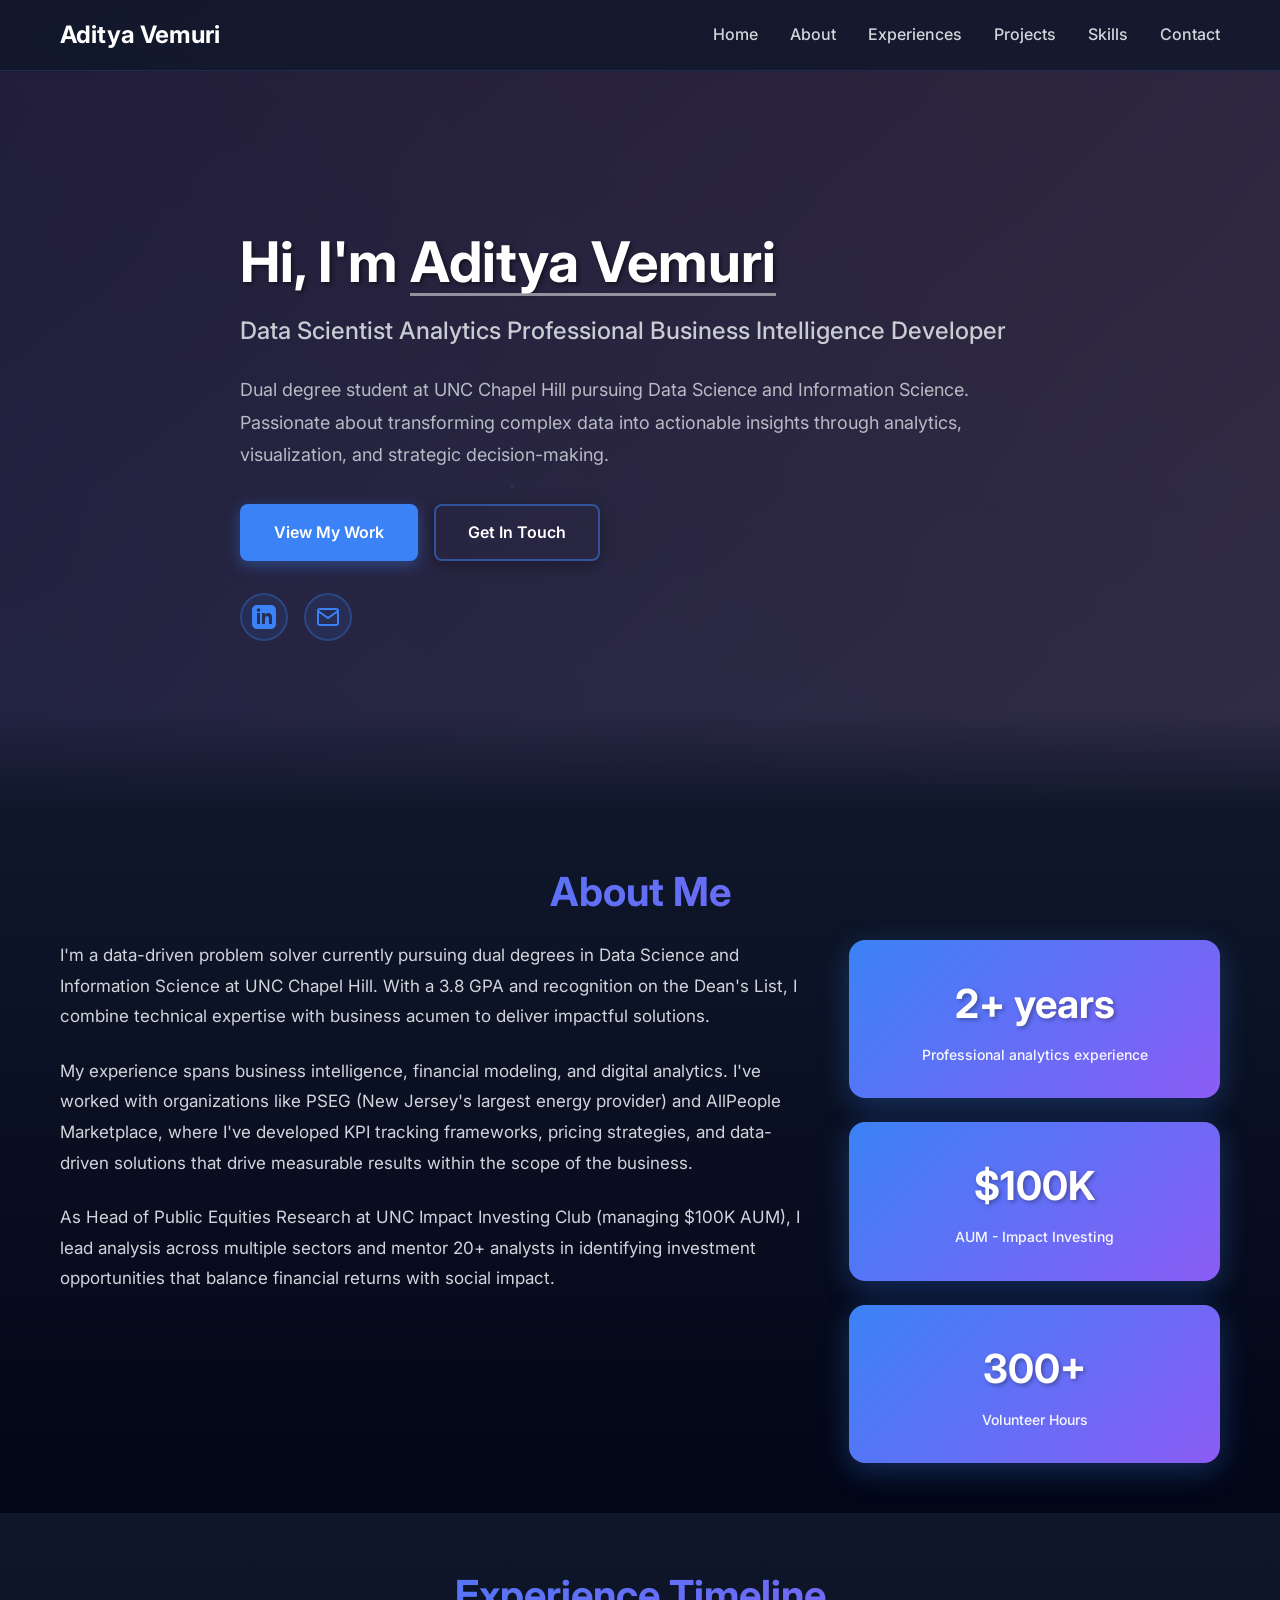
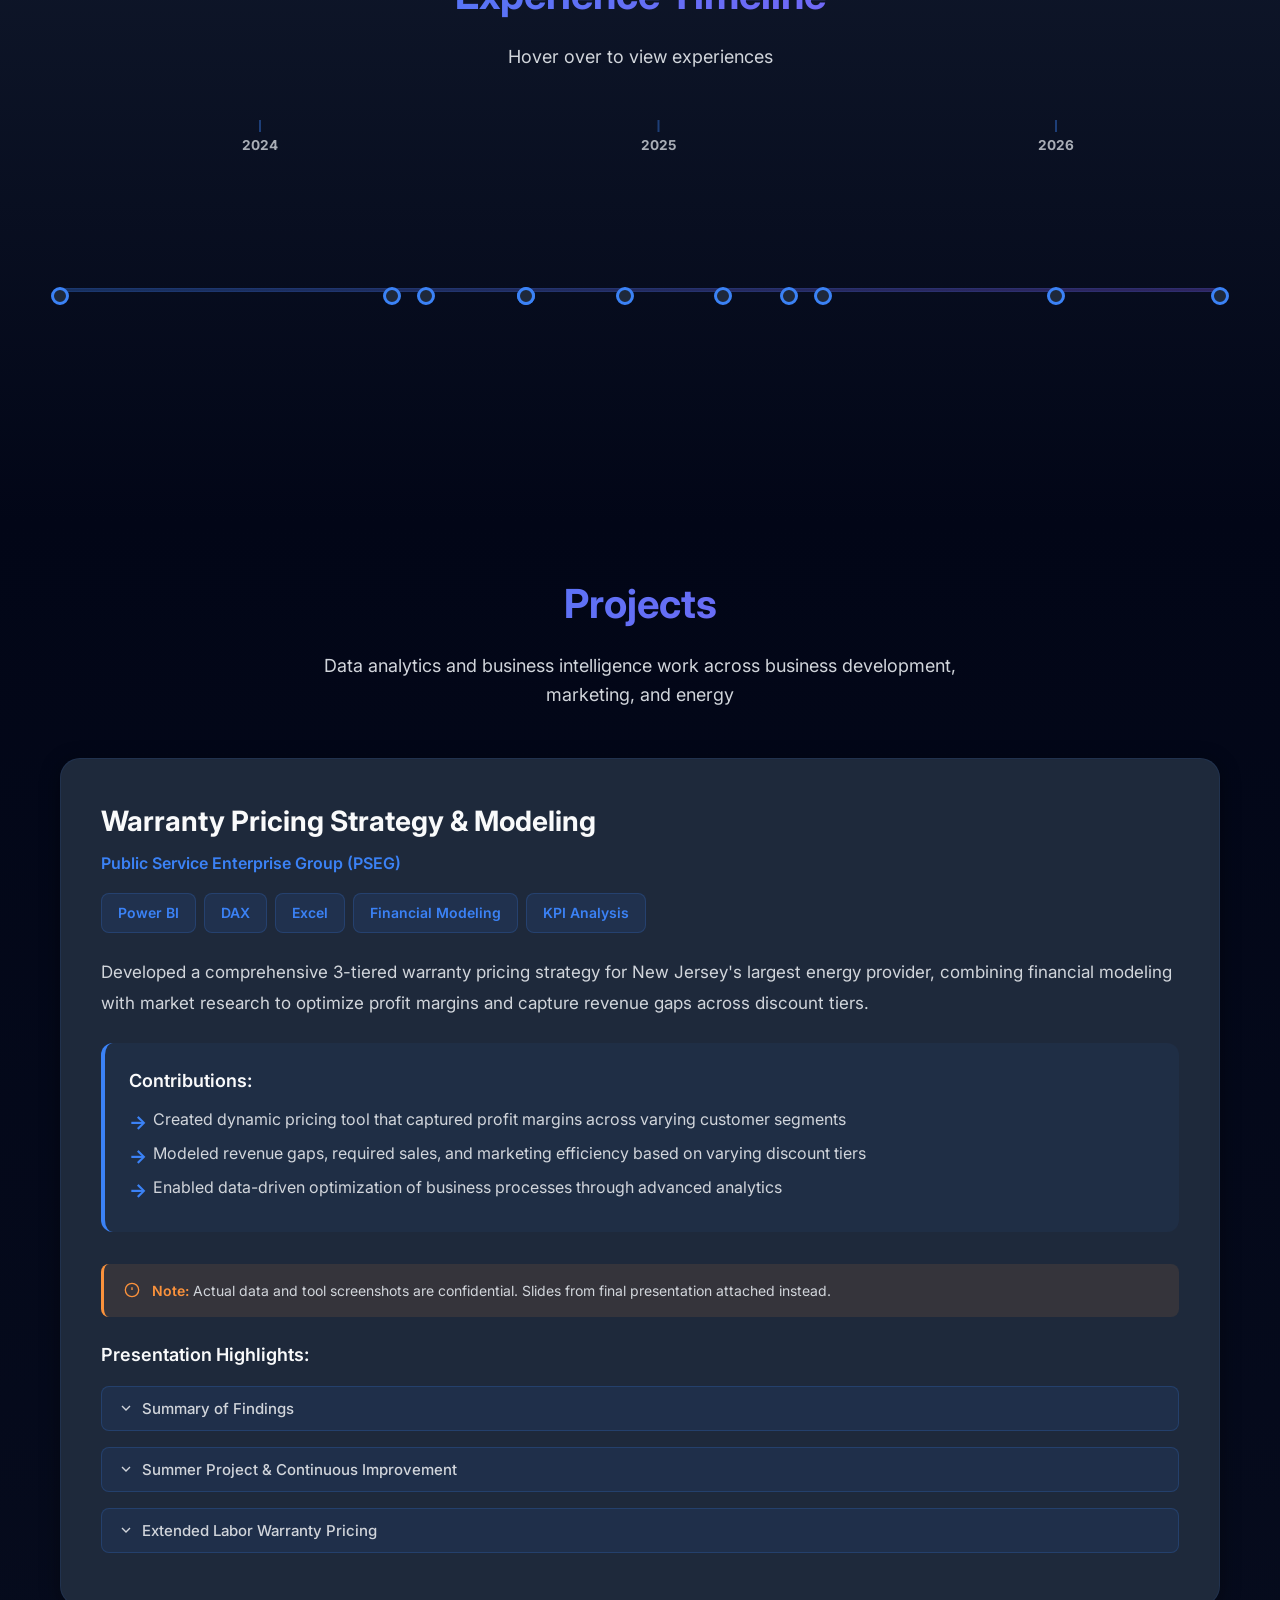
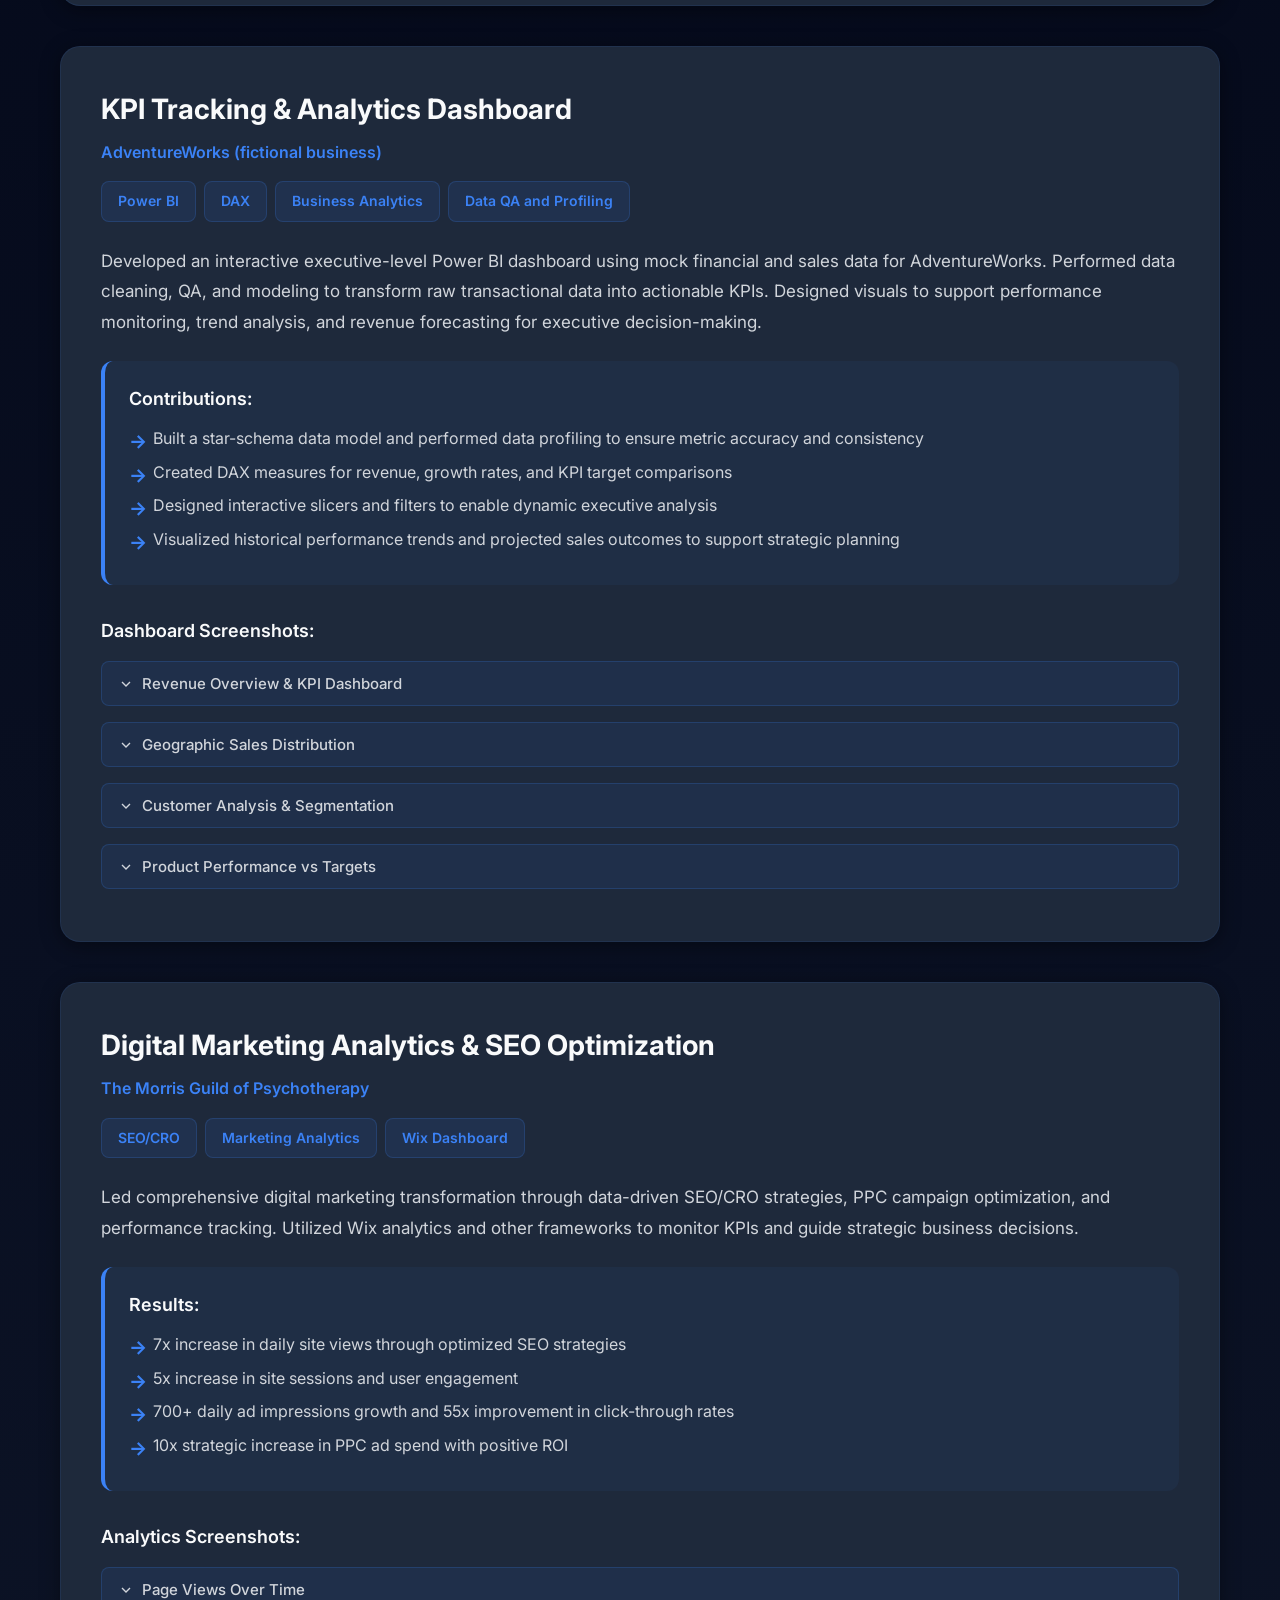
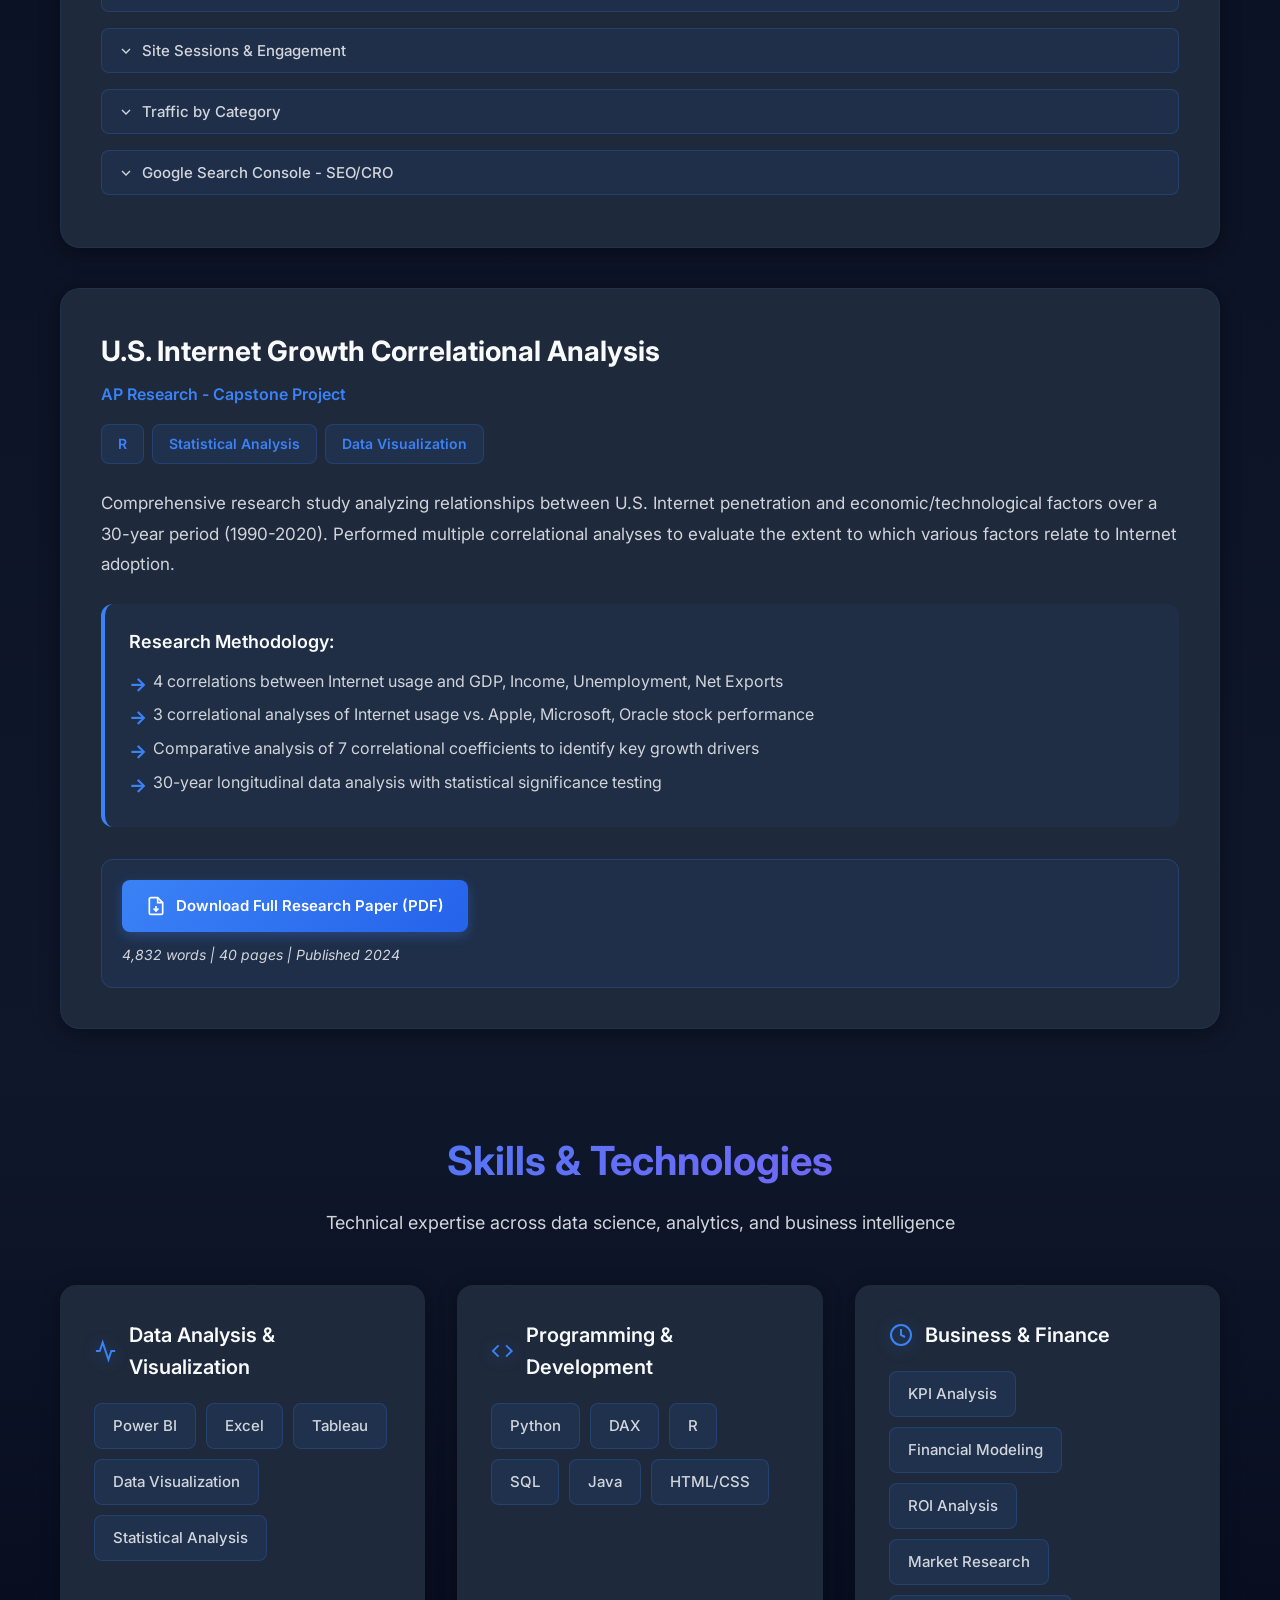
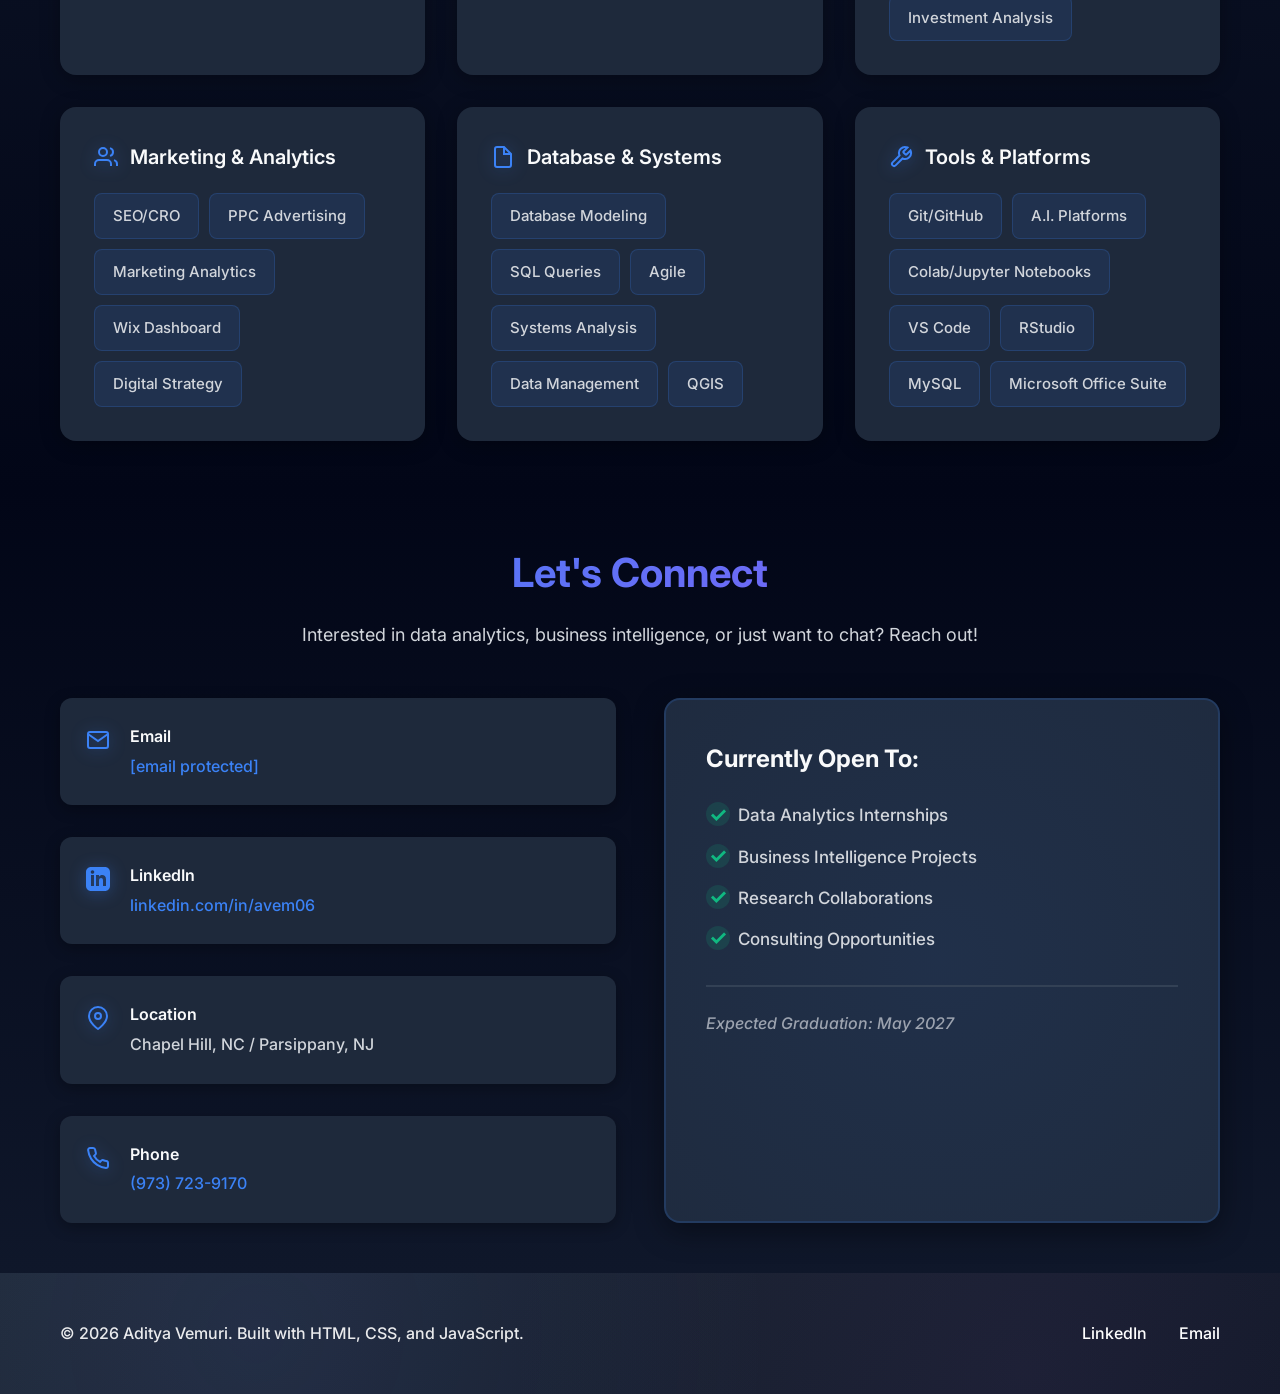
==== commit caebf281: "Add files via upload" ====
--- a/index.html
+++ b/index.html
@@ -87,8 +87,8 @@
         </div>
         <div class="about-stats">
           <div class="stat-card">
-            <div class="stat-number">3.8</div>
-            <div class="stat-label">GPA</div>
+            <div class="stat-number">2+ years</div>
+            <div class="stat-label">Professional analytics experience</div>
           </div>
           <div class="stat-card">
             <div class="stat-number">$100K</div>
